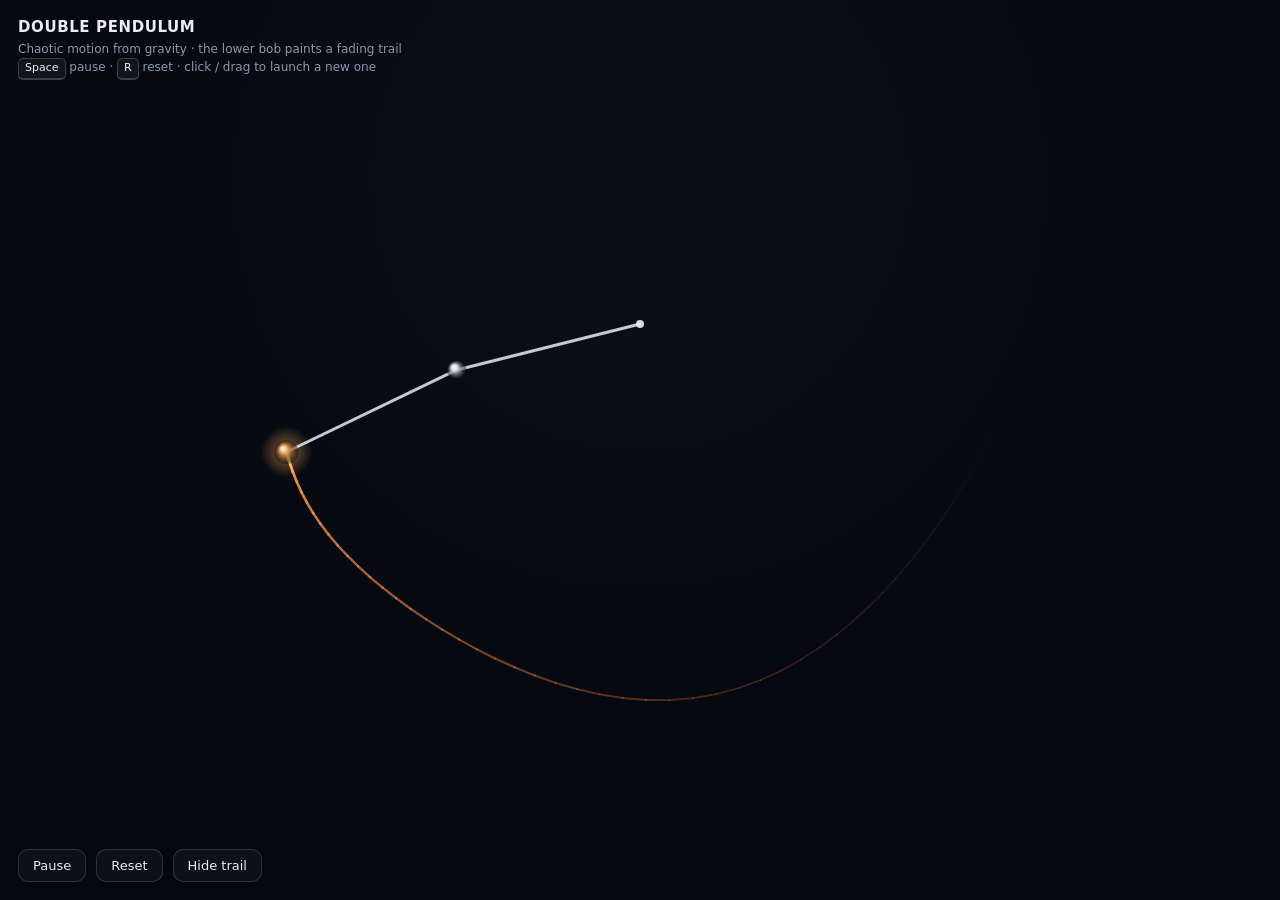
==== index.html @ 977352c2 "Add chaotic double pendulum animation with fading trail Self-contained HTML/CSS/JS page that simulat" ====
<!DOCTYPE html>
<html lang="en">
<head>
<meta charset="UTF-8">
<meta name="viewport" content="width=device-width, initial-scale=1.0">
<title>Double Pendulum</title>
<style>
  :root {
    --bg-top: #0b0f1a;
    --bg-bottom: #05070d;
    --ink: #e7ecf5;
    --muted: #8b97ad;
    --accent: #4fd1ff;
  }

  * { box-sizing: border-box; }

  html, body {
    margin: 0;
    height: 100%;
    overflow: hidden;
    background: radial-gradient(circle at 50% 20%, var(--bg-top), var(--bg-bottom) 70%);
    color: var(--ink);
    font-family: "Inter", "Segoe UI", system-ui, -apple-system, sans-serif;
    -webkit-font-smoothing: antialiased;
  }

  #stage { position: fixed; inset: 0; display: block; }

  .hud {
    position: fixed;
    top: 18px;
    left: 18px;
    z-index: 2;
    user-select: none;
    pointer-events: none;
  }

  .hud h1 {
    margin: 0;
    font-size: 15px;
    font-weight: 600;
    letter-spacing: 0.04em;
    text-transform: uppercase;
    color: var(--ink);
  }

  .hud p {
    margin: 4px 0 0;
    font-size: 12px;
    line-height: 1.5;
    color: var(--muted);
  }

  .hud kbd {
    display: inline-block;
    padding: 1px 6px;
    border: 1px solid rgba(255, 255, 255, 0.18);
    border-bottom-width: 2px;
    border-radius: 5px;
    background: rgba(255, 255, 255, 0.05);
    font: inherit;
    font-size: 11px;
    color: var(--ink);
  }

  .controls {
    position: fixed;
    bottom: 18px;
    left: 18px;
    z-index: 2;
    display: flex;
    gap: 10px;
    flex-wrap: wrap;
  }

  .controls button {
    appearance: none;
    border: 1px solid rgba(255, 255, 255, 0.14);
    border-radius: 10px;
    padding: 8px 14px;
    background: rgba(255, 255, 255, 0.04);
    color: var(--ink);
    font: inherit;
    font-size: 13px;
    cursor: pointer;
    transition: background 0.15s ease, border-color 0.15s ease, transform 0.05s ease;
  }

  .controls button:hover {
    background: rgba(79, 209, 255, 0.14);
    border-color: rgba(79, 209, 255, 0.5);
  }

  .controls button:active { transform: translateY(1px); }
</style>
</head>
<body>
  <canvas id="stage"></canvas>

  <div class="hud">
    <h1>Double Pendulum</h1>
    <p>
      Chaotic motion from gravity &middot; the lower bob paints a fading trail<br>
      <kbd>Space</kbd> pause &middot; <kbd>R</kbd> reset &middot; click / drag to launch a new one
    </p>
  </div>

  <div class="controls">
    <button id="btn-pause" type="button">Pause</button>
    <button id="btn-reset" type="button">Reset</button>
    <button id="btn-trail" type="button">Hide trail</button>
  </div>

<script>
(() => {
  "use strict";

  const canvas = document.getElementById("stage");
  const ctx = canvas.getContext("2d");

  // ---- Physics parameters -------------------------------------------------
  // A double pendulum: two rods pinned end-to-end, swinging under gravity.
  const G  = 9.81;   // gravitational acceleration
  const L1 = 1.0;    // length of upper rod
  const L2 = 1.0;    // length of lower rod
  const M1 = 1.0;    // mass of upper bob
  const M2 = 1.0;    // mass of lower bob

  // State: angles (from vertical) and angular velocities.
  let state = { t1: 0, t2: 0, w1: 0, w2: 0 };

  // Fixed-timestep accumulator keeps the simulation deterministic and stable
  // regardless of the display frame rate.
  const DT = 1 / 240;      // seconds per physics step
  let acc = 0;
  let lastTime = 0;

  // ---- Trail --------------------------------------------------------------
  const trail = [];            // recent world positions of the lower bob
  const MAX_TRAIL = 1400;      // how many points we keep
  let showTrail = true;
  let hue = 0;                 // slowly rotating hue for the ribbon

  // ---- View / layout ------------------------------------------------------
  let dpr = 1, cx = 0, cy = 0, scale = 1;

  function resize() {
    dpr = Math.min(window.devicePixelRatio || 1, 2);
    canvas.width  = Math.floor(window.innerWidth  * dpr);
    canvas.height = Math.floor(window.innerHeight * dpr);
    canvas.style.width  = window.innerWidth + "px";
    canvas.style.height = window.innerHeight + "px";

    // Pivot sits a little above centre; scale so the pendulum fits the view.
    cx = canvas.width / 2;
    cy = canvas.height * 0.36;
    const reach = L1 + L2;
    scale = Math.min(canvas.width, canvas.height) * 0.42 / reach;
  }

  // Map physics coordinates (metres, +y down from pivot) to canvas pixels.
  function bobPositions(s) {
    const x1 = cx + Math.sin(s.t1) * L1 * scale;
    const y1 = cy + Math.cos(s.t1) * L1 * scale;
    const x2 = x1 + Math.sin(s.t2) * L2 * scale;
    const y2 = y1 + Math.cos(s.t2) * L2 * scale;
    return { x1, y1, x2, y2 };
  }

  // ---- Equations of motion ------------------------------------------------
  // Standard analytic angular accelerations for the double pendulum
  // (derived from the Lagrangian). Given a state, return its derivative.
  function derivatives(s) {
    const { t1, t2, w1, w2 } = s;
    const d = t1 - t2;
    const sd = Math.sin(d), cd = Math.cos(d);
    const den = 2 * M1 + M2 - M2 * Math.cos(2 * d);

    const a1 = (
      -G * (2 * M1 + M2) * Math.sin(t1)
      - M2 * G * Math.sin(t1 - 2 * t2)
      - 2 * sd * M2 * (w2 * w2 * L2 + w1 * w1 * L1 * cd)
    ) / (L1 * den);

    const a2 = (
      2 * sd * (
        w1 * w1 * L1 * (M1 + M2)
        + G * (M1 + M2) * Math.cos(t1)
        + w2 * w2 * L2 * M2 * cd
      )
    ) / (L2 * den);

    return { t1: w1, t2: w2, w1: a1, w2: a2 };
  }

  // Fourth-order Runge–Kutta step — accurate enough that energy stays put
  // and the chaos is the real thing, not integrator drift.
  function step(s, dt) {
    const add = (a, b, h) => ({
      t1: a.t1 + b.t1 * h, t2: a.t2 + b.t2 * h,
      w1: a.w1 + b.w1 * h, w2: a.w2 + b.w2 * h,
    });
    const k1 = derivatives(s);
    const k2 = derivatives(add(s, k1, dt / 2));
    const k3 = derivatives(add(s, k2, dt / 2));
    const k4 = derivatives(add(s, k3, dt));
    return {
      t1: s.t1 + (dt / 6) * (k1.t1 + 2 * k2.t1 + 2 * k3.t1 + k4.t1),
      t2: s.t2 + (dt / 6) * (k1.t2 + 2 * k2.t2 + 2 * k3.t2 + k4.t2),
      w1: s.w1 + (dt / 6) * (k1.w1 + 2 * k2.w1 + 2 * k3.w1 + k4.w1),
      w2: s.w2 + (dt / 6) * (k1.w2 + 2 * k2.w2 + 2 * k3.w2 + k4.w2),
    };
  }

  // ---- Setup / reset ------------------------------------------------------
  function reset(t1, t2) {
    // Near-horizontal start with a tiny random nudge → immediate chaos.
    state = {
      t1: t1 !== undefined ? t1 : Math.PI / 2 + (Math.random() - 0.5) * 0.6,
      t2: t2 !== undefined ? t2 : Math.PI / 2 + (Math.random() - 0.5) * 0.6,
      w1: 0,
      w2: 0,
    };
    trail.length = 0;
  }

  // ---- Rendering ----------------------------------------------------------
  function drawTrail() {
    if (!showTrail || trail.length < 2) return;
    ctx.lineCap = "round";
    ctx.lineJoin = "round";
    for (let i = 1; i < trail.length; i++) {
      const p0 = trail[i - 1], p1 = trail[i];
      const a = i / trail.length;            // 0 = oldest, 1 = newest
      ctx.beginPath();
      ctx.moveTo(p0.x, p0.y);
      ctx.lineTo(p1.x, p1.y);
      ctx.strokeStyle = `hsla(${p1.hue}, 90%, 62%, ${a * a})`;
      ctx.lineWidth = (0.6 + a * 2.2) * dpr;
      ctx.stroke();
    }
    // Soft glow at the leading tip.
    const tip = trail[trail.length - 1];
    ctx.save();
    ctx.globalCompositeOperation = "lighter";
    const glow = ctx.createRadialGradient(tip.x, tip.y, 0, tip.x, tip.y, 26 * dpr);
    glow.addColorStop(0, `hsla(${tip.hue}, 95%, 68%, 0.55)`);
    glow.addColorStop(1, `hsla(${tip.hue}, 95%, 68%, 0)`);
    ctx.fillStyle = glow;
    ctx.beginPath();
    ctx.arc(tip.x, tip.y, 26 * dpr, 0, Math.PI * 2);
    ctx.fill();
    ctx.restore();
  }

  function drawPendulum(p) {
    // Rods
    ctx.lineCap = "round";
    ctx.strokeStyle = "rgba(231, 236, 245, 0.85)";
    ctx.lineWidth = 3 * dpr;
    ctx.beginPath();
    ctx.moveTo(cx, cy);
    ctx.lineTo(p.x1, p.y1);
    ctx.lineTo(p.x2, p.y2);
    ctx.stroke();

    // Pivot
    ctx.fillStyle = "rgba(231, 236, 245, 0.9)";
    ctx.beginPath();
    ctx.arc(cx, cy, 4 * dpr, 0, Math.PI * 2);
    ctx.fill();

    // Bobs
    bob(p.x1, p.y1, 10 * dpr, "#cfd8e6");
    bob(p.x2, p.y2, 12 * dpr, `hsl(${hue}, 90%, 65%)`);
  }

  function bob(x, y, r, color) {
    const g = ctx.createRadialGradient(x - r * 0.3, y - r * 0.3, r * 0.1, x, y, r);
    g.addColorStop(0, "rgba(255,255,255,0.95)");
    g.addColorStop(0.25, color);
    g.addColorStop(1, "rgba(0,0,0,0.35)");
    ctx.fillStyle = g;
    ctx.beginPath();
    ctx.arc(x, y, r, 0, Math.PI * 2);
    ctx.fill();
  }

  // ---- Main loop ----------------------------------------------------------
  let paused = false;

  function frame(now) {
    requestAnimationFrame(frame);
    if (!lastTime) lastTime = now;
    let elapsed = (now - lastTime) / 1000;
    lastTime = now;
    if (elapsed > 0.25) elapsed = 0.25;   // avoid a huge jump after a tab switch

    if (!paused) {
      acc += elapsed;
      while (acc >= DT) {
        state = step(state, DT);
        acc -= DT;
      }
      hue = (hue + elapsed * 24) % 360;

      const p = bobPositions(state);
      trail.push({ x: p.x2, y: p.y2, hue });
      if (trail.length > MAX_TRAIL) trail.shift();
    }

    // Clear to the background gradient each frame; the trail array carries
    // the persistence, so old paths fade by their own per-point alpha.
    ctx.clearRect(0, 0, canvas.width, canvas.height);

    drawTrail();
    drawPendulum(bobPositions(state));
  }

  // ---- Interaction --------------------------------------------------------
  function pointToAngles(clientX, clientY) {
    // Launch a fresh pendulum aimed at wherever the user clicked.
    const dx = clientX * dpr - cx;
    const dy = clientY * dpr - cy;
    const t = Math.atan2(dx, dy);
    reset(t, t + (Math.random() - 0.5) * 0.4);
  }

  canvas.addEventListener("pointerdown", (e) => {
    pointToAngles(e.clientX, e.clientY);
  });

  const btnPause = document.getElementById("btn-pause");
  const btnTrail = document.getElementById("btn-trail");

  function togglePause() {
    paused = !paused;
    btnPause.textContent = paused ? "Play" : "Pause";
  }

  btnPause.addEventListener("click", togglePause);
  document.getElementById("btn-reset").addEventListener("click", () => reset());
  btnTrail.addEventListener("click", () => {
    showTrail = !showTrail;
    btnTrail.textContent = showTrail ? "Hide trail" : "Show trail";
    if (!showTrail) trail.length = 0;
  });

  window.addEventListener("keydown", (e) => {
    if (e.code === "Space") { e.preventDefault(); togglePause(); }
    else if (e.key === "r" || e.key === "R") reset();
  });

  window.addEventListener("resize", () => {
    const before = trail.length;
    resize();
    // Positions are scale-dependent, so clear a stale trail after a resize.
    if (before) trail.length = 0;
  });

  // ---- Go -----------------------------------------------------------------
  resize();
  reset();
  requestAnimationFrame(frame);
})();
</script>
</body>
</html>
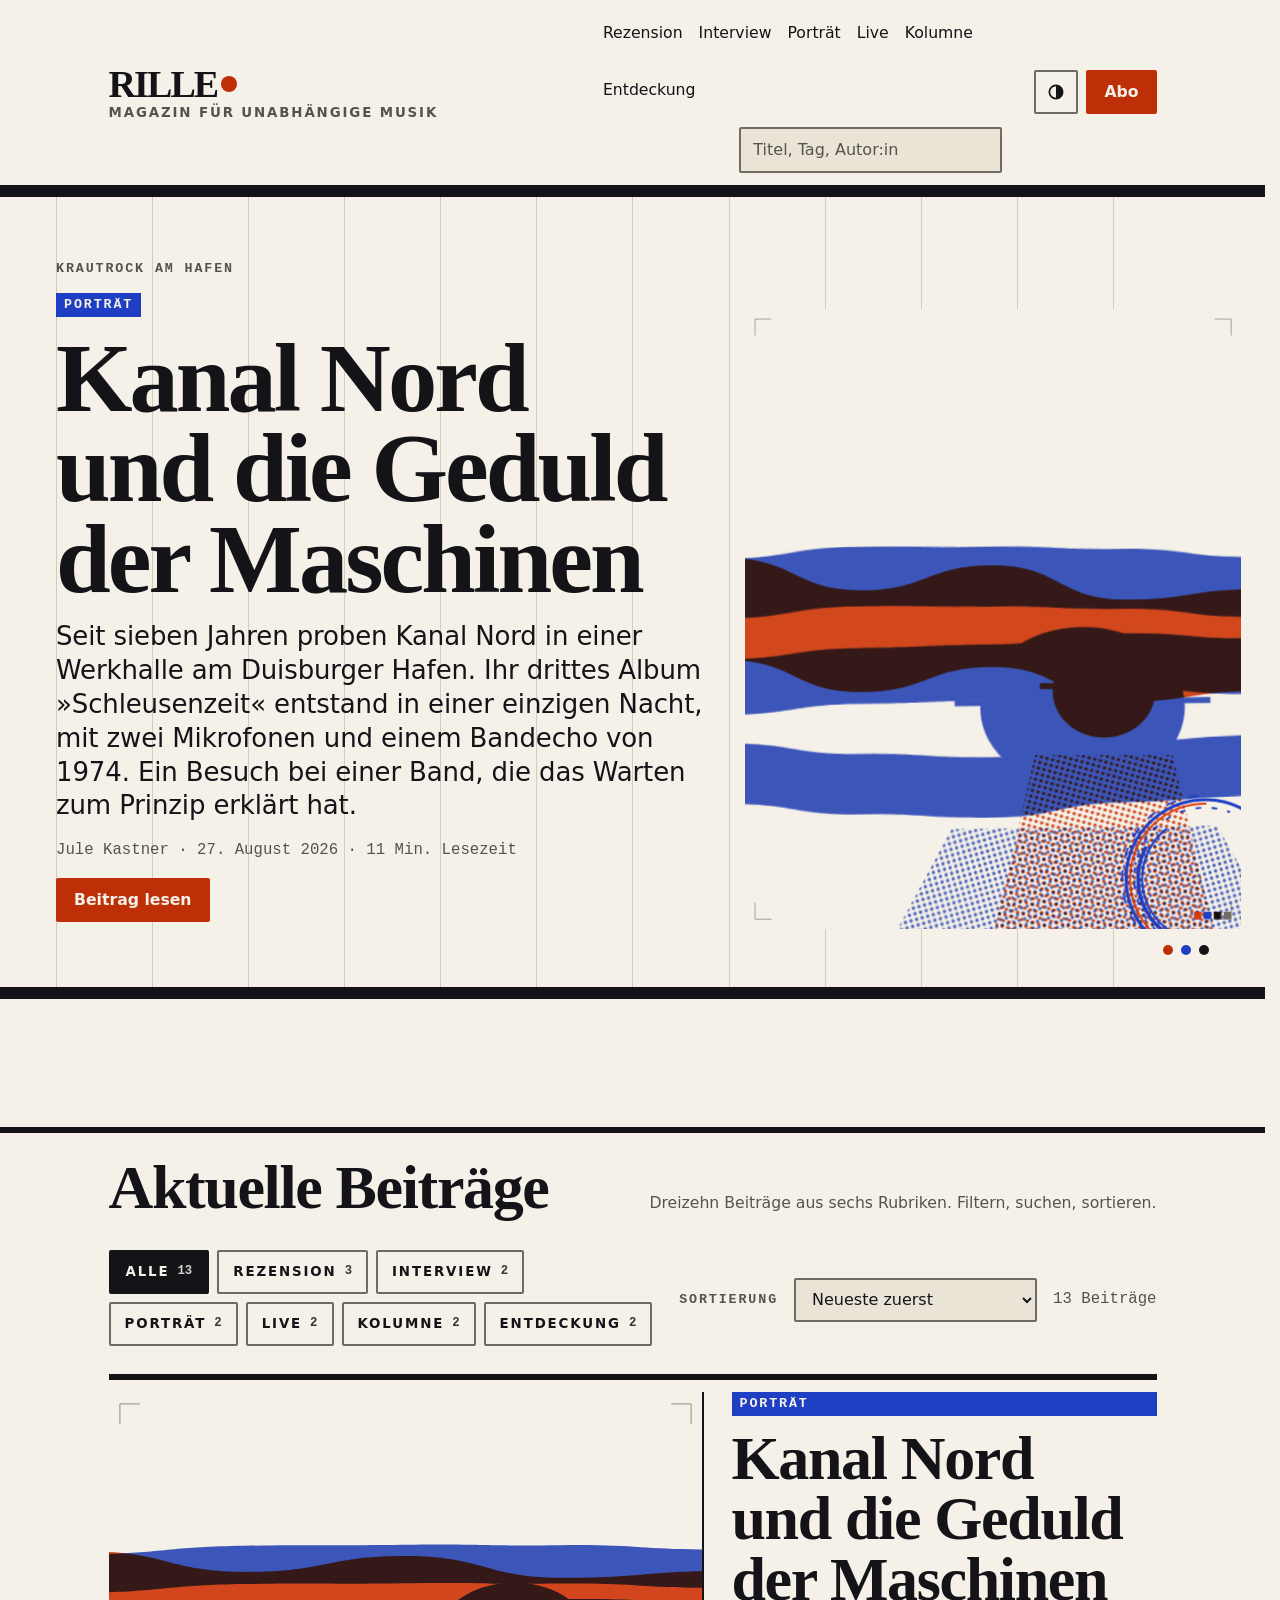
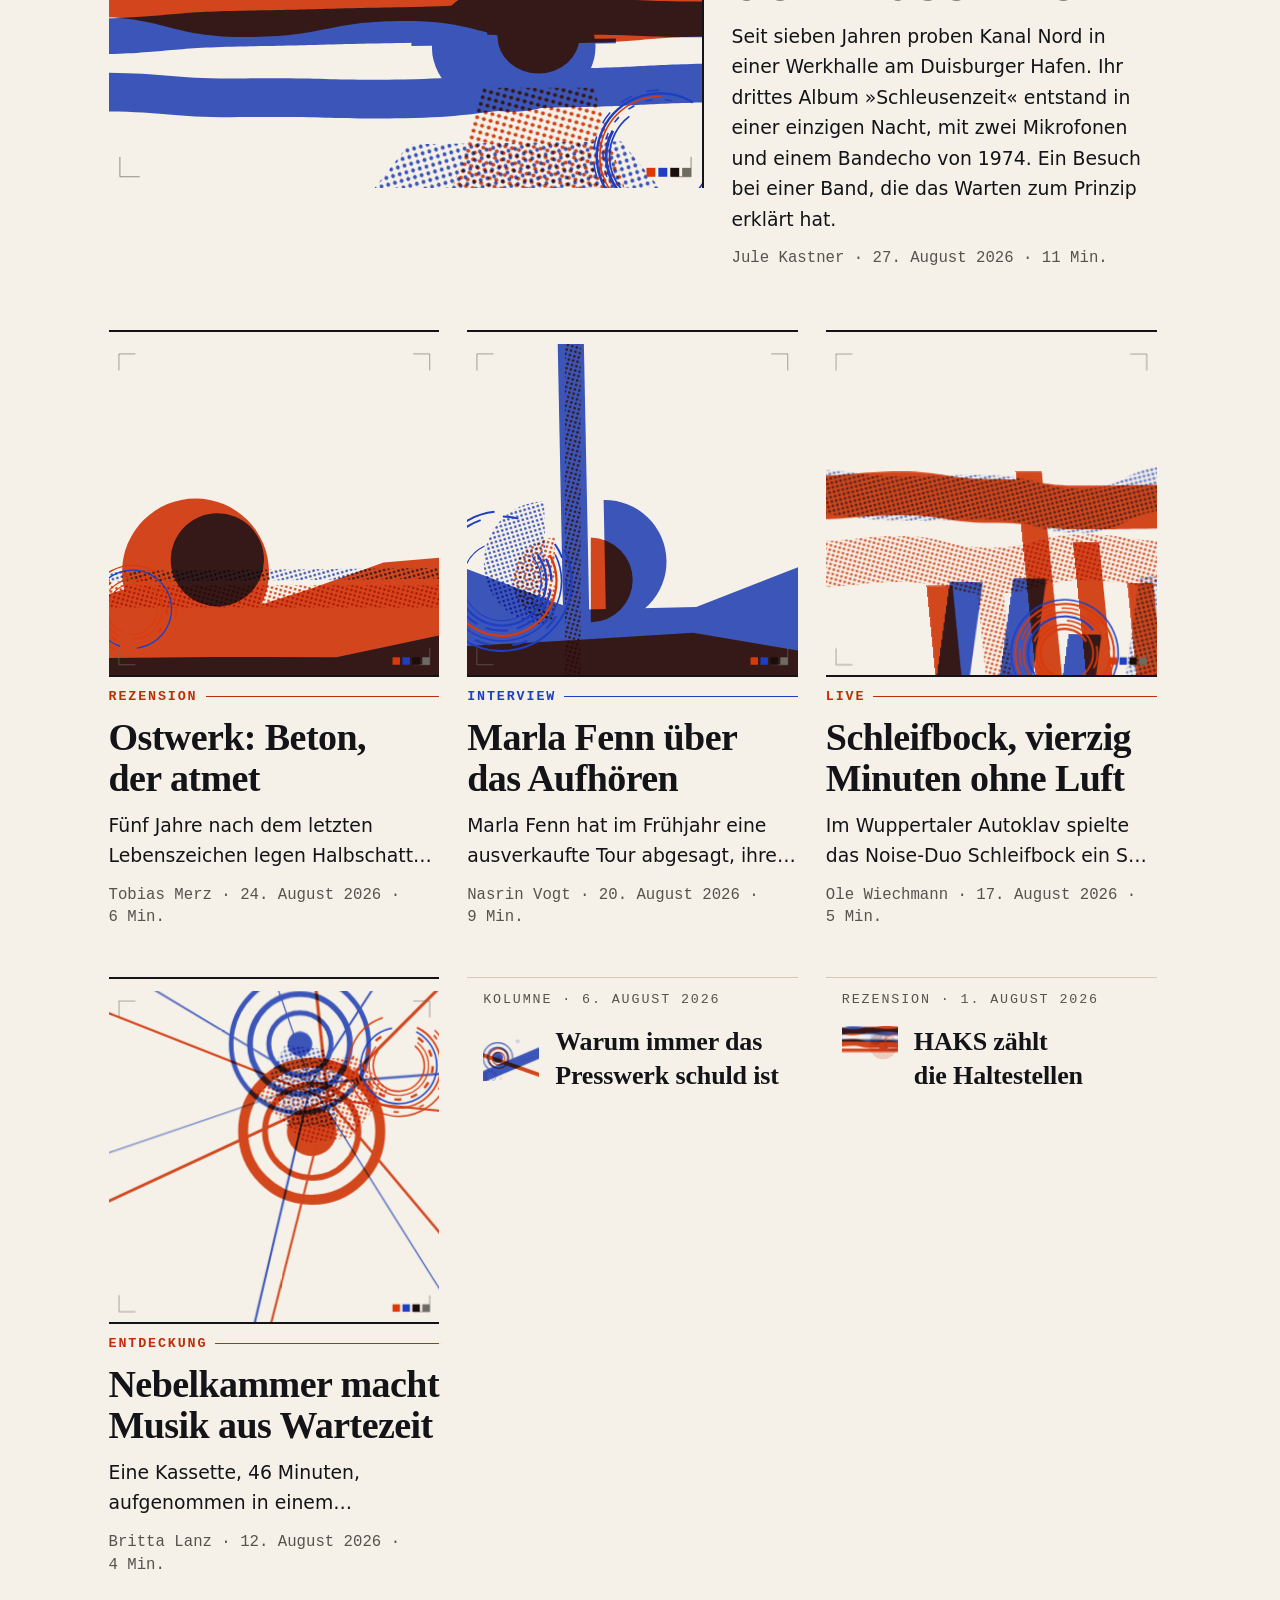
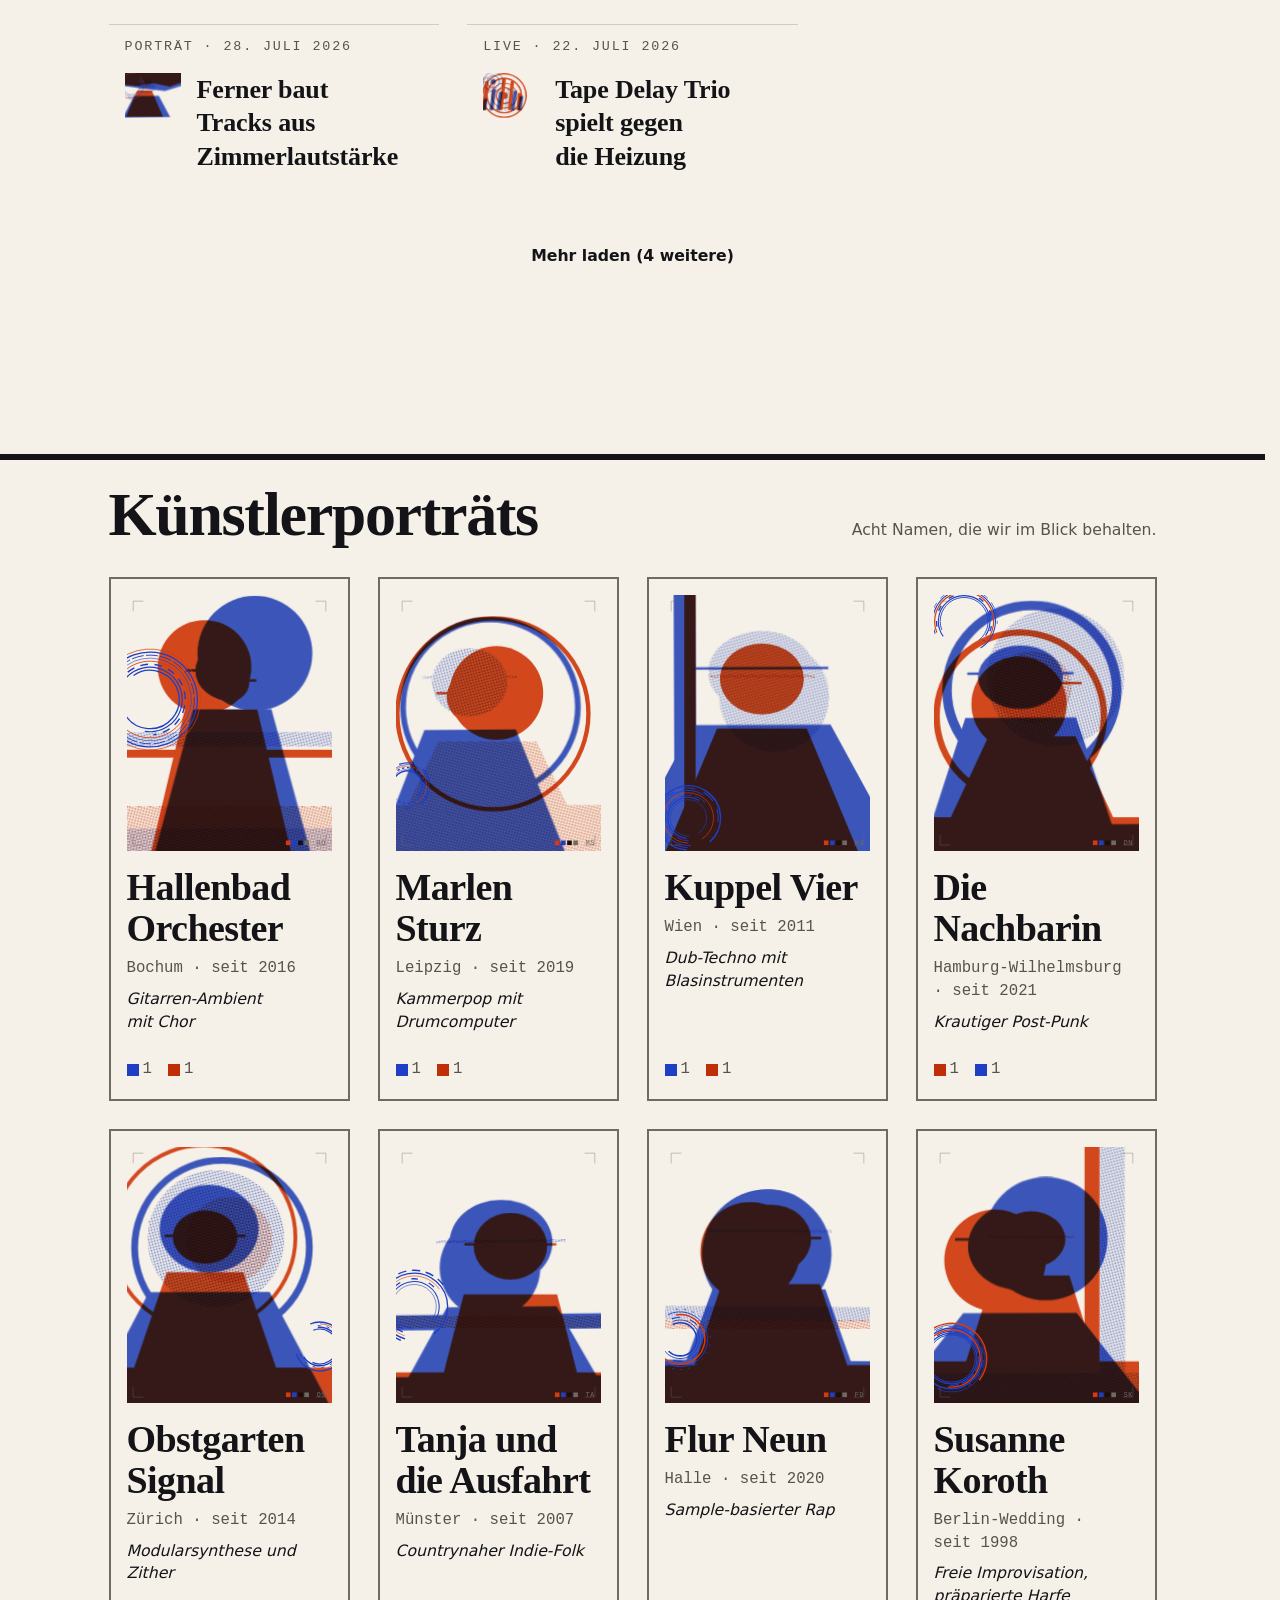
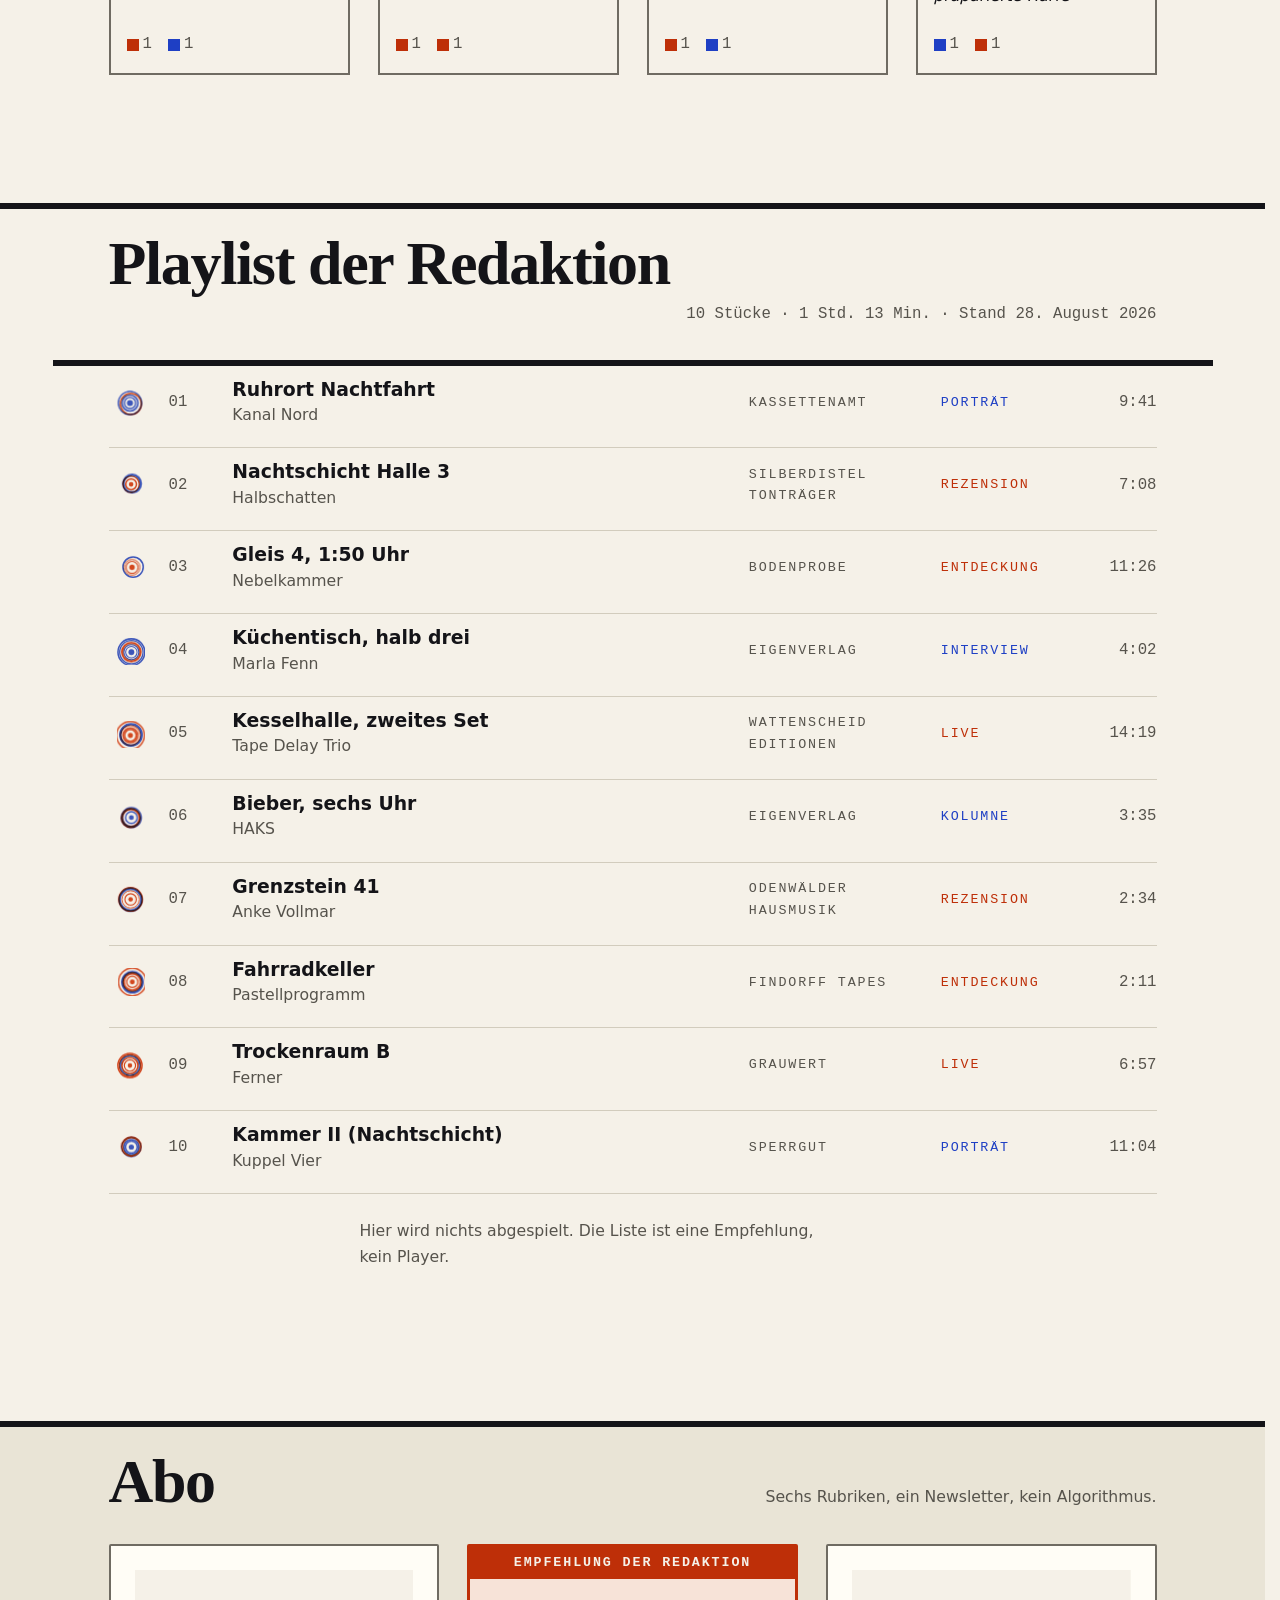
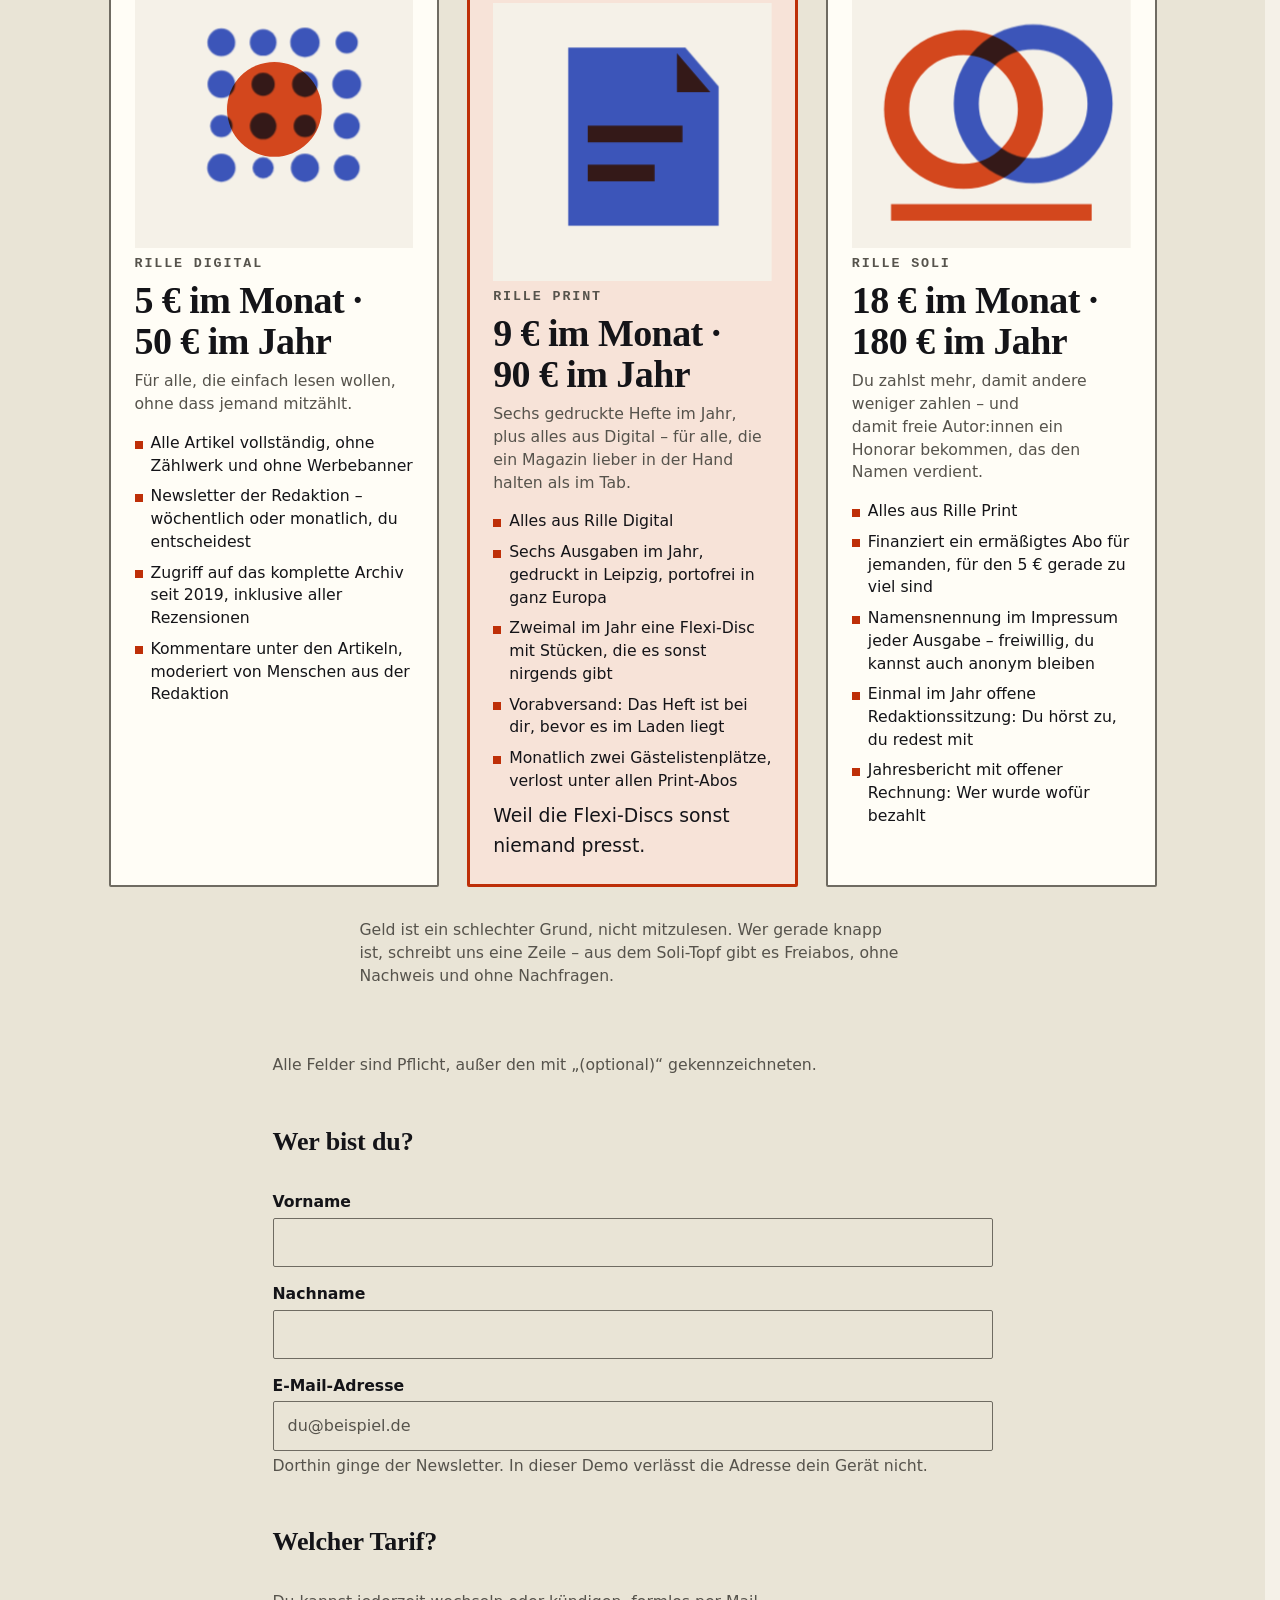
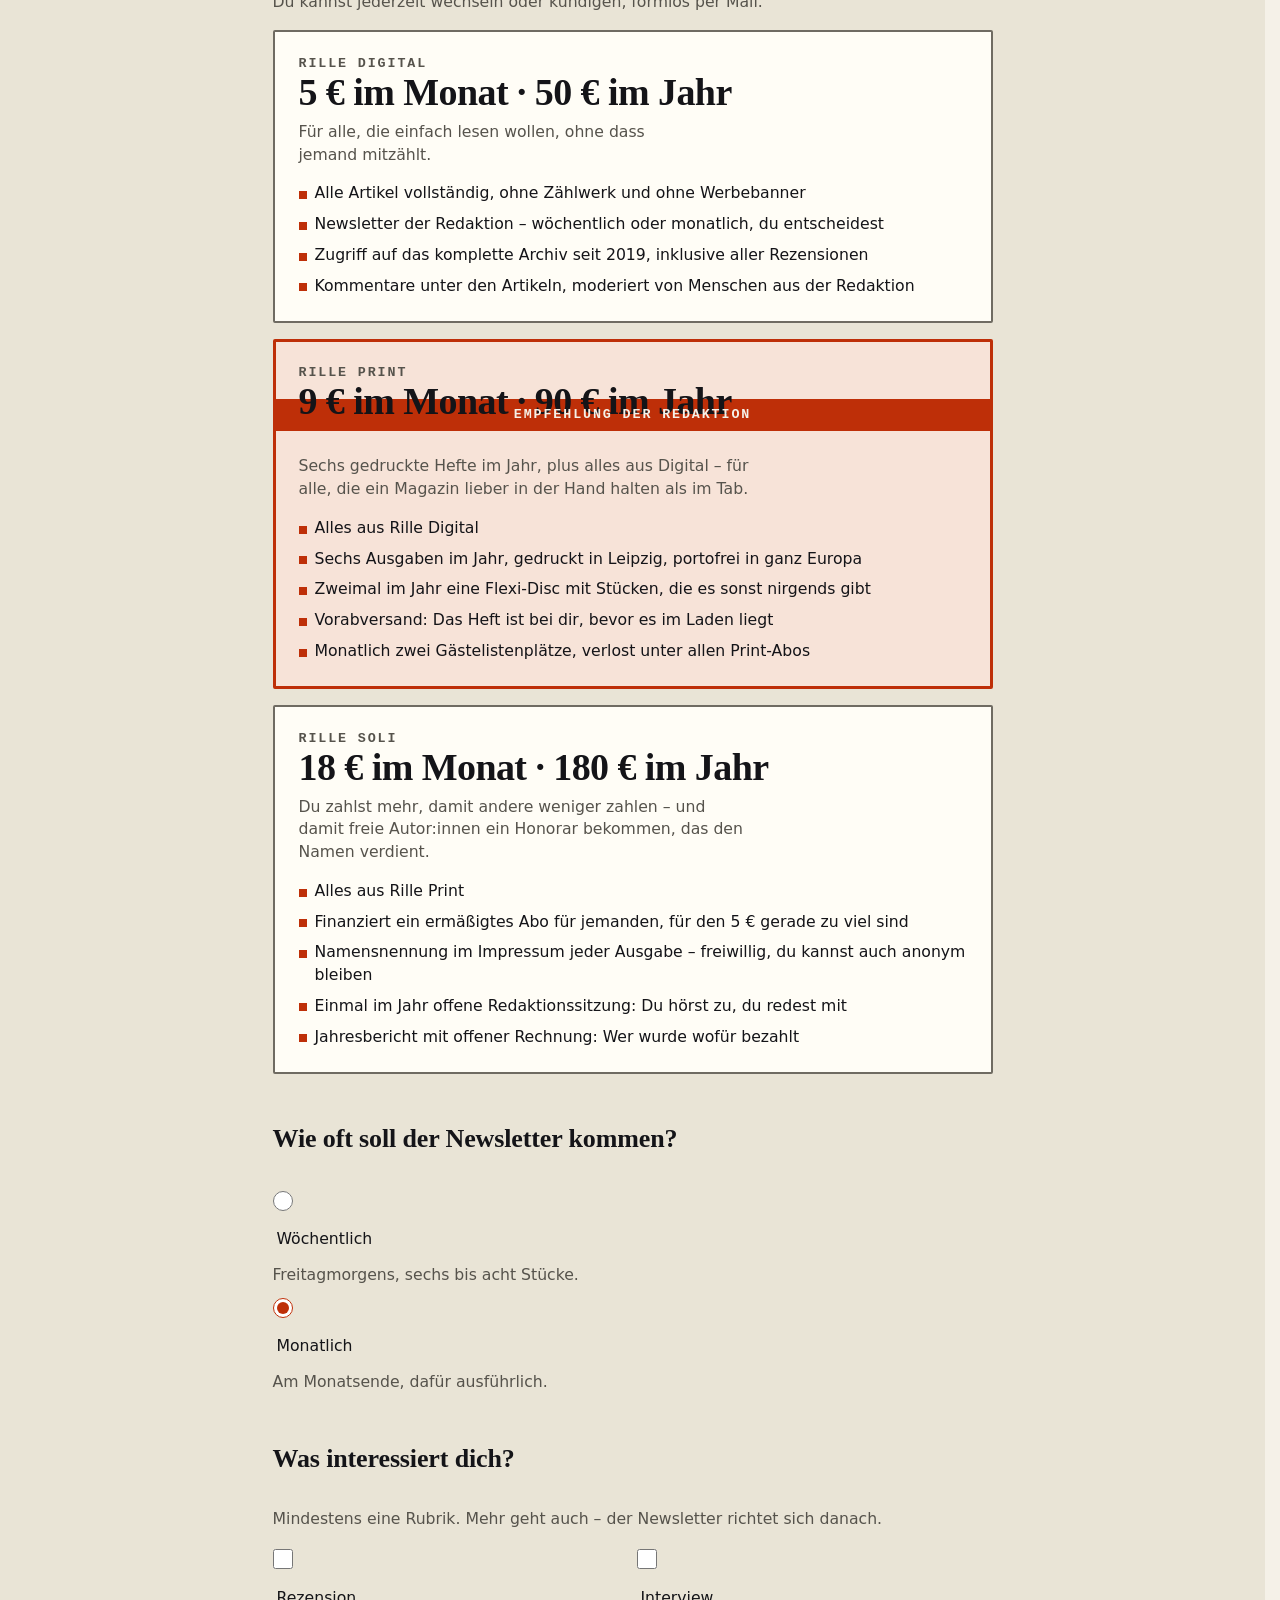
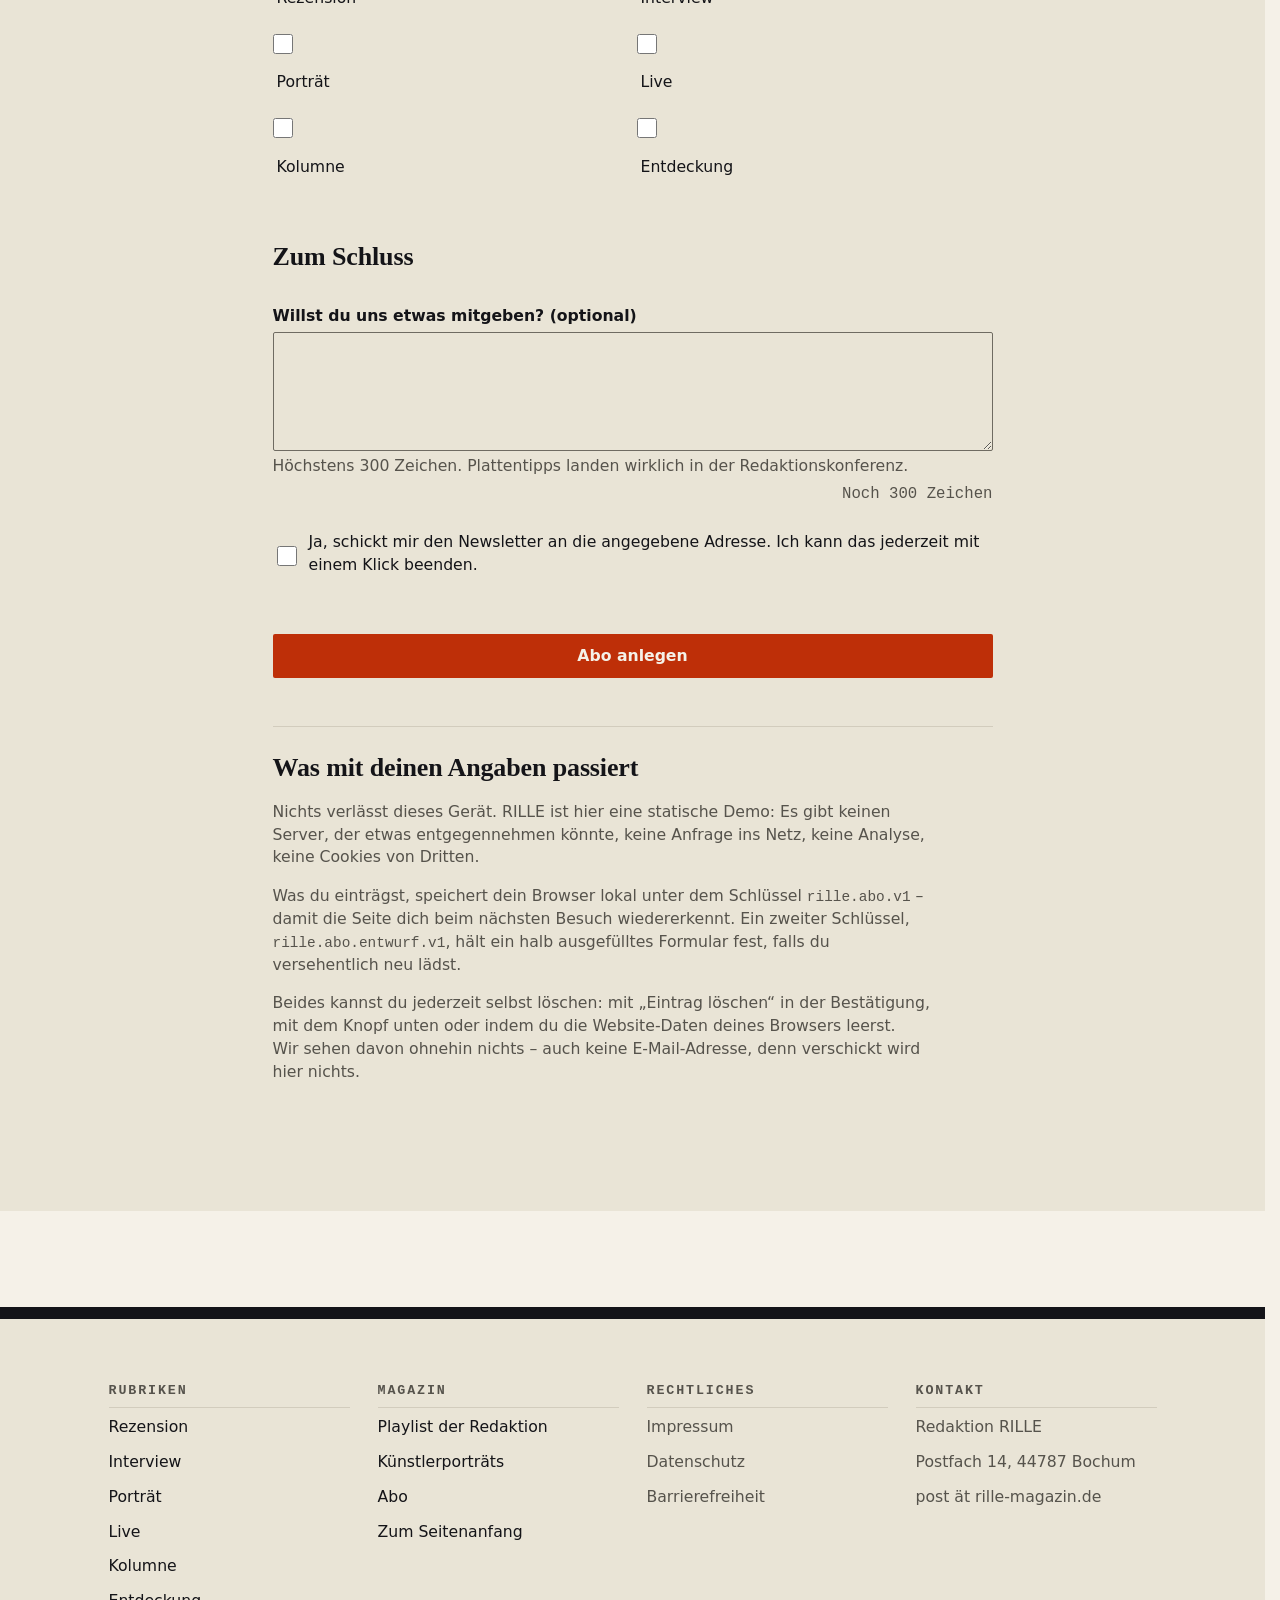
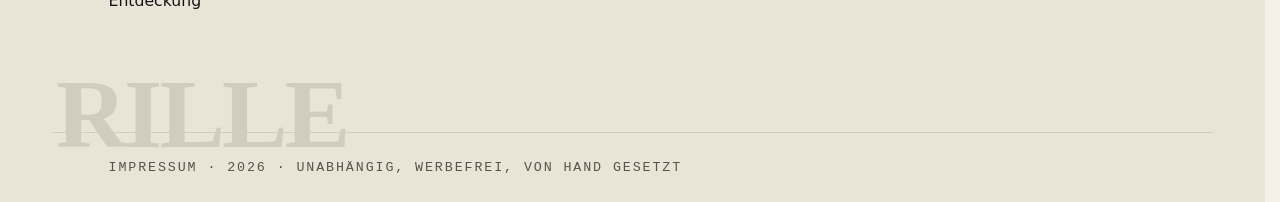
==== commit 69b3b4a0: "Add RILLE indie music magazine site (work in progress) Static, dependency-free single-page magazine " ====
--- a/index.html
+++ b/index.html
@@ -1,369 +1,473 @@
 <!DOCTYPE html>
-<html lang="en">
+<html lang="de">
 <head>
-<meta charset="UTF-8">
-<meta name="viewport" content="width=device-width, initial-scale=1.0">
-<title>Double Pendulum</title>
-<style>
-  :root {
-    --bg-top: #0b0f1a;
-    --bg-bottom: #05070d;
-    --ink: #e7ecf5;
-    --muted: #8b97ad;
-    --accent: #4fd1ff;
-  }
-
-  * { box-sizing: border-box; }
-
-  html, body {
-    margin: 0;
-    height: 100%;
-    overflow: hidden;
-    background: radial-gradient(circle at 50% 20%, var(--bg-top), var(--bg-bottom) 70%);
-    color: var(--ink);
-    font-family: "Inter", "Segoe UI", system-ui, -apple-system, sans-serif;
-    -webkit-font-smoothing: antialiased;
-  }
-
-  #stage { position: fixed; inset: 0; display: block; }
-
-  .hud {
-    position: fixed;
-    top: 18px;
-    left: 18px;
-    z-index: 2;
-    user-select: none;
-    pointer-events: none;
-  }
-
-  .hud h1 {
-    margin: 0;
-    font-size: 15px;
-    font-weight: 600;
-    letter-spacing: 0.04em;
-    text-transform: uppercase;
-    color: var(--ink);
-  }
-
-  .hud p {
-    margin: 4px 0 0;
-    font-size: 12px;
-    line-height: 1.5;
-    color: var(--muted);
-  }
-
-  .hud kbd {
-    display: inline-block;
-    padding: 1px 6px;
-    border: 1px solid rgba(255, 255, 255, 0.18);
-    border-bottom-width: 2px;
-    border-radius: 5px;
-    background: rgba(255, 255, 255, 0.05);
-    font: inherit;
-    font-size: 11px;
-    color: var(--ink);
-  }
-
-  .controls {
-    position: fixed;
-    bottom: 18px;
-    left: 18px;
-    z-index: 2;
-    display: flex;
-    gap: 10px;
-    flex-wrap: wrap;
-  }
-
-  .controls button {
-    appearance: none;
-    border: 1px solid rgba(255, 255, 255, 0.14);
-    border-radius: 10px;
-    padding: 8px 14px;
-    background: rgba(255, 255, 255, 0.04);
-    color: var(--ink);
-    font: inherit;
-    font-size: 13px;
-    cursor: pointer;
-    transition: background 0.15s ease, border-color 0.15s ease, transform 0.05s ease;
-  }
-
-  .controls button:hover {
-    background: rgba(79, 209, 255, 0.14);
-    border-color: rgba(79, 209, 255, 0.5);
-  }
-
-  .controls button:active { transform: translateY(1px); }
-</style>
+<meta charset="utf-8">
+<meta name="viewport" content="width=device-width, initial-scale=1">
+
+<script>
+/* Startthema vor dem ersten Anstrich setzen (verhindert FOUC). Siehe Bauplan V2. */
+(function () {
+  try {
+    var gespeichert = window.localStorage.getItem('rille.thema');
+    if (gespeichert === 'dark' || gespeichert === 'light') {
+      document.documentElement.setAttribute('data-theme', gespeichert);
+    }
+  } catch (fehler) { /* localStorage kann unter file:// werfen – dann gilt das Systemthema. */ }
+})();
+</script>
+
+<title>RILLE – Magazin für unabhängige Musik</title>
+<meta name="description" content="RILLE ist ein unabhängiges Online-Magazin für Musik abseits der Verwertungsketten: Rezensionen, Interviews, Porträts, Konzertberichte, Kolumnen und Entdeckungen – werbefrei und von Hand gesetzt.">
+<meta name="color-scheme" content="dark light">
+<meta name="theme-color" content="#101014" media="(prefers-color-scheme: dark)">
+<meta name="theme-color" content="#F5F1E8" media="(prefers-color-scheme: light)">
+<link rel="icon" href="data:image/svg+xml,%3Csvg xmlns='http://www.w3.org/2000/svg' viewBox='0 0 32 32'%3E%3Crect width='32' height='32' fill='%23101014'/%3E%3Ccircle cx='16' cy='16' r='12.5' fill='none' stroke='%23F5F1E8' stroke-width='1.5'/%3E%3Ccircle cx='16' cy='16' r='8' fill='none' stroke='%23F5F1E8' stroke-width='1.5'/%3E%3Ccircle cx='16' cy='16' r='3.5' fill='%23FF5A1F'/%3E%3C/svg%3E">
+<link rel="stylesheet" href="assets/css/style.css">
+<script src="assets/js/data.js" defer></script>
+<script src="assets/js/artwork.js" defer></script>
+<script src="assets/js/app.js" defer></script>
 </head>
 <body>
-  <canvas id="stage"></canvas>
-
-  <div class="hud">
-    <h1>Double Pendulum</h1>
-    <p>
-      Chaotic motion from gravity &middot; the lower bob paints a fading trail<br>
-      <kbd>Space</kbd> pause &middot; <kbd>R</kbd> reset &middot; click / drag to launch a new one
+
+<a class="sprungmarke" id="sprungmarke" href="#inhalt">Direkt zum Inhalt</a>
+
+<header class="kopfzeile" id="kopf">
+  <div class="kopfzeile__innen inhalt">
+
+    <h1 class="wortmarke">
+      RILLE<span class="wortmarke__punkt" aria-hidden="true"></span>
+      <span class="wortmarke__beizeile">Magazin für unabhängige Musik</span>
+    </h1>
+
+    <button class="menuknopf" id="menuknopf" type="button"
+            data-aktion="menu-umschalten"
+            aria-expanded="false" aria-controls="hauptnav">Menü</button>
+
+    <nav class="hauptnav" id="hauptnav" aria-label="Rubriken">
+      <ul class="hauptnav__liste">
+        <li class="hauptnav__eintrag">
+          <a class="hauptnav__link" href="#beitraege" data-rubrik="rezension">Rezension</a>
+        </li>
+        <li class="hauptnav__eintrag">
+          <a class="hauptnav__link" href="#beitraege" data-rubrik="interview">Interview</a>
+        </li>
+        <li class="hauptnav__eintrag">
+          <a class="hauptnav__link" href="#beitraege" data-rubrik="portraet">Porträt</a>
+        </li>
+        <li class="hauptnav__eintrag">
+          <a class="hauptnav__link" href="#beitraege" data-rubrik="live">Live</a>
+        </li>
+        <li class="hauptnav__eintrag">
+          <a class="hauptnav__link" href="#beitraege" data-rubrik="kolumne">Kolumne</a>
+        </li>
+        <li class="hauptnav__eintrag">
+          <a class="hauptnav__link" href="#beitraege" data-rubrik="entdeckung">Entdeckung</a>
+        </li>
+      </ul>
+
+      <form class="suche" id="suche" role="search" autocomplete="off">
+        <label class="suche__label" for="suchfeld">Beiträge durchsuchen</label>
+        <input class="suche__feld" id="suchfeld" name="suche" type="search"
+               placeholder="Titel, Tag, Autor:in" enterkeyhint="search"
+               aria-describedby="suchstatus">
+        <button class="suche__loeschen" id="suche-loeschen" type="button"
+                data-aktion="suche-loeschen" hidden>Suche löschen</button>
+      </form>
+    </nav>
+
+    <div class="kopfzeile__werkzeuge">
+      <button class="themenschalter" id="themenschalter" type="button"
+              data-aktion="thema-umschalten"
+              aria-label="Zu hellem Design wechseln">
+        <!-- LAUFZEIT: SVG aus RILLE_ARTWORK.symbol('thema', 20) -->
+      </button>
+      <a class="knopf knopf--primaer kopfzeile__abo" href="#abo">Abo</a>
+    </div>
+
+  </div>
+</header>
+
+<main id="inhalt" tabindex="-1">
+
+<noscript>
+  <p class="noscript-hinweis inhalt">
+    Für Rubrikfilter, Suche, Sortierung, Lesemodus, Künstlerblatt und das Abo-Formular braucht
+    diese Seite JavaScript. Ohne JavaScript bleiben Aufmacher, Artikelraster, Künstlerporträts
+    und Playlist leer – die Texte der Abo-Sektion und die Fußzeile stehen weiterhin bereit.
+  </p>
+</noscript>
+
+<section class="aufmacher" id="aufmacher" aria-labelledby="aufmacher-titel">
+  <!-- LAUFZEIT: app.js -> rendereAufmacher(): .aufmacher__text mit
+       p.rubrikmarke, h2#aufmacher-titel, .aufmacher__dachzeile, .aufmacher__lead,
+       .aufmacher__meta, Knopf [data-aktion="lesemodus-oeffnen"];
+       .aufmacher__artwork mit RILLE_ARTWORK.hero(); .aufmacher__marken -->
+</section>
+
+<section class="ressort" id="beitraege" aria-labelledby="beitraege-titel">
+  <div class="ressort__balken" aria-hidden="true"></div>
+  <div class="ressort__kopf inhalt">
+    <h2 class="ressort__titel" id="beitraege-titel">Aktuelle Beiträge</h2>
+    <p class="ressort__beizeile">Dreizehn Beiträge aus sechs Rubriken. Filtern, suchen, sortieren.</p>
+  </div>
+
+  <div class="filterleiste inhalt" id="filter">
+    <h3 class="sr-only">Nach Rubrik filtern</h3>
+    <ul class="filterleiste__liste" id="filterliste">
+      <!-- LAUFZEIT: app.js -> 1 Chip „Alle“ + 6 Rubrik-Chips (li.filterleiste__eintrag > button.filter-chip) -->
+    </ul>
+
+    <div class="filterleiste__werkzeuge">
+      <label class="filterleiste__sortlabel" for="sortierung">Sortierung</label>
+      <select class="filterleiste__sortierung" id="sortierung" data-aktion="sortieren">
+        <option value="datum-neu" selected>Neueste zuerst</option>
+        <option value="datum-alt">Älteste zuerst</option>
+        <option value="lesezeit-kurz">Kürzeste Lesezeit zuerst</option>
+        <option value="titel-az">Titel A–Z</option>
+      </select>
+      <p class="filterleiste__zaehler mono" id="ergebniszaehler">13 Beiträge</p>
+    </div>
+  </div>
+
+  <p class="suchstatus" id="suchstatus" role="status" aria-live="polite"></p>
+
+  <div class="artikelraster raster inhalt" id="artikelraster">
+    <!-- LAUFZEIT: app.js -> Artikelkarten (article.artikelkarte--gross | --mittel | --kompakt) -->
+  </div>
+
+  <p class="leerzustand" id="leerzustand" hidden>
+    <span class="leerzustand__titel">Nichts gefunden.</span>
+    <span class="leerzustand__text" id="leerzustand-text"><!-- LAUFZEIT: Erläuterung --></span>
+    <button class="knopf knopf--geist" type="button" data-aktion="filter-zuruecksetzen">
+      Filter zurücksetzen
+    </button>
+  </p>
+
+  <div class="nachladen inhalt">
+    <button class="knopf knopf--sekundaer" id="nachladen" type="button" data-aktion="mehr-laden">
+      Mehr laden
+    </button>
+  </div>
+</section>
+
+<section class="ressort" id="kuenstler" aria-labelledby="kuenstler-titel">
+  <div class="ressort__balken" aria-hidden="true"></div>
+  <div class="ressort__kopf inhalt">
+    <h2 class="ressort__titel" id="kuenstler-titel">Künstlerporträts</h2>
+    <p class="ressort__beizeile">Acht Namen, die wir im Blick behalten.</p>
+  </div>
+  <div class="kuenstlerraster raster inhalt" id="kuenstlerraster">
+    <!-- LAUFZEIT: app.js -> Künstlerkarten (article.kuenstlerkarte) -->
+  </div>
+</section>
+
+<section class="ressort" id="playlist" aria-labelledby="playlist-titel">
+  <div class="ressort__balken" aria-hidden="true"></div>
+  <div class="ressort__kopf inhalt">
+    <h2 class="ressort__titel" id="playlist-titel">Playlist der Redaktion</h2>
+    <p class="playlist__stand mono" id="playlist-stand"><!-- LAUFZEIT: Gesamtdauer und Stand --></p>
+  </div>
+  <ol class="playlist inhalt" id="playlistliste">
+    <!-- LAUFZEIT: app.js -> li.playlistzeile je Stück -->
+  </ol>
+  <p class="playlist__fussnote inhalt">
+    Hier wird nichts abgespielt. Die Liste ist eine Empfehlung, kein Player.
+  </p>
+</section>
+
+<section class="ressort ressort--abo" id="abo" aria-labelledby="abo-titel">
+  <div class="ressort__balken" aria-hidden="true"></div>
+  <div class="ressort__kopf inhalt">
+    <h2 class="ressort__titel" id="abo-titel">Abo</h2>
+    <p class="ressort__beizeile" id="abo-vorspann">Sechs Rubriken, ein Newsletter, kein Algorithmus.</p>
+  </div>
+
+  <div class="tarife raster inhalt" id="abo-tarife">
+    <!-- LAUFZEIT: app.js -> drei Tarifkarten aus RILLE_DATA.abo.tarife -->
+  </div>
+
+  <p class="abo-hinweis inhalt">
+    Geld ist ein schlechter Grund, nicht mitzulesen. Wer gerade knapp ist, schreibt uns eine Zeile –
+    aus dem Soli-Topf gibt es Freiabos, ohne Nachweis und ohne Nachfragen.
+  </p>
+
+  <div class="abo-block schmal" id="abo-block">
+
+    <p class="abo-entwurf" id="abo-entwurf" hidden>
+      <!-- LAUFZEIT: Hinweis auf wiederhergestellten Entwurf + Knopf [data-aktion="abo-entwurf-verwerfen"] -->
     </p>
-  </div>
-
-  <div class="controls">
-    <button id="btn-pause" type="button">Pause</button>
-    <button id="btn-reset" type="button">Reset</button>
-    <button id="btn-trail" type="button">Hide trail</button>
-  </div>
-
-<script>
-(() => {
-  "use strict";
-
-  const canvas = document.getElementById("stage");
-  const ctx = canvas.getContext("2d");
-
-  // ---- Physics parameters -------------------------------------------------
-  // A double pendulum: two rods pinned end-to-end, swinging under gravity.
-  const G  = 9.81;   // gravitational acceleration
-  const L1 = 1.0;    // length of upper rod
-  const L2 = 1.0;    // length of lower rod
-  const M1 = 1.0;    // mass of upper bob
-  const M2 = 1.0;    // mass of lower bob
-
-  // State: angles (from vertical) and angular velocities.
-  let state = { t1: 0, t2: 0, w1: 0, w2: 0 };
-
-  // Fixed-timestep accumulator keeps the simulation deterministic and stable
-  // regardless of the display frame rate.
-  const DT = 1 / 240;      // seconds per physics step
-  let acc = 0;
-  let lastTime = 0;
-
-  // ---- Trail --------------------------------------------------------------
-  const trail = [];            // recent world positions of the lower bob
-  const MAX_TRAIL = 1400;      // how many points we keep
-  let showTrail = true;
-  let hue = 0;                 // slowly rotating hue for the ribbon
-
-  // ---- View / layout ------------------------------------------------------
-  let dpr = 1, cx = 0, cy = 0, scale = 1;
-
-  function resize() {
-    dpr = Math.min(window.devicePixelRatio || 1, 2);
-    canvas.width  = Math.floor(window.innerWidth  * dpr);
-    canvas.height = Math.floor(window.innerHeight * dpr);
-    canvas.style.width  = window.innerWidth + "px";
-    canvas.style.height = window.innerHeight + "px";
-
-    // Pivot sits a little above centre; scale so the pendulum fits the view.
-    cx = canvas.width / 2;
-    cy = canvas.height * 0.36;
-    const reach = L1 + L2;
-    scale = Math.min(canvas.width, canvas.height) * 0.42 / reach;
-  }
-
-  // Map physics coordinates (metres, +y down from pivot) to canvas pixels.
-  function bobPositions(s) {
-    const x1 = cx + Math.sin(s.t1) * L1 * scale;
-    const y1 = cy + Math.cos(s.t1) * L1 * scale;
-    const x2 = x1 + Math.sin(s.t2) * L2 * scale;
-    const y2 = y1 + Math.cos(s.t2) * L2 * scale;
-    return { x1, y1, x2, y2 };
-  }
-
-  // ---- Equations of motion ------------------------------------------------
-  // Standard analytic angular accelerations for the double pendulum
-  // (derived from the Lagrangian). Given a state, return its derivative.
-  function derivatives(s) {
-    const { t1, t2, w1, w2 } = s;
-    const d = t1 - t2;
-    const sd = Math.sin(d), cd = Math.cos(d);
-    const den = 2 * M1 + M2 - M2 * Math.cos(2 * d);
-
-    const a1 = (
-      -G * (2 * M1 + M2) * Math.sin(t1)
-      - M2 * G * Math.sin(t1 - 2 * t2)
-      - 2 * sd * M2 * (w2 * w2 * L2 + w1 * w1 * L1 * cd)
-    ) / (L1 * den);
-
-    const a2 = (
-      2 * sd * (
-        w1 * w1 * L1 * (M1 + M2)
-        + G * (M1 + M2) * Math.cos(t1)
-        + w2 * w2 * L2 * M2 * cd
-      )
-    ) / (L2 * den);
-
-    return { t1: w1, t2: w2, w1: a1, w2: a2 };
-  }
-
-  // Fourth-order Runge–Kutta step — accurate enough that energy stays put
-  // and the chaos is the real thing, not integrator drift.
-  function step(s, dt) {
-    const add = (a, b, h) => ({
-      t1: a.t1 + b.t1 * h, t2: a.t2 + b.t2 * h,
-      w1: a.w1 + b.w1 * h, w2: a.w2 + b.w2 * h,
-    });
-    const k1 = derivatives(s);
-    const k2 = derivatives(add(s, k1, dt / 2));
-    const k3 = derivatives(add(s, k2, dt / 2));
-    const k4 = derivatives(add(s, k3, dt));
-    return {
-      t1: s.t1 + (dt / 6) * (k1.t1 + 2 * k2.t1 + 2 * k3.t1 + k4.t1),
-      t2: s.t2 + (dt / 6) * (k1.t2 + 2 * k2.t2 + 2 * k3.t2 + k4.t2),
-      w1: s.w1 + (dt / 6) * (k1.w1 + 2 * k2.w1 + 2 * k3.w1 + k4.w1),
-      w2: s.w2 + (dt / 6) * (k1.w2 + 2 * k2.w2 + 2 * k3.w2 + k4.w2),
-    };
-  }
-
-  // ---- Setup / reset ------------------------------------------------------
-  function reset(t1, t2) {
-    // Near-horizontal start with a tiny random nudge → immediate chaos.
-    state = {
-      t1: t1 !== undefined ? t1 : Math.PI / 2 + (Math.random() - 0.5) * 0.6,
-      t2: t2 !== undefined ? t2 : Math.PI / 2 + (Math.random() - 0.5) * 0.6,
-      w1: 0,
-      w2: 0,
-    };
-    trail.length = 0;
-  }
-
-  // ---- Rendering ----------------------------------------------------------
-  function drawTrail() {
-    if (!showTrail || trail.length < 2) return;
-    ctx.lineCap = "round";
-    ctx.lineJoin = "round";
-    for (let i = 1; i < trail.length; i++) {
-      const p0 = trail[i - 1], p1 = trail[i];
-      const a = i / trail.length;            // 0 = oldest, 1 = newest
-      ctx.beginPath();
-      ctx.moveTo(p0.x, p0.y);
-      ctx.lineTo(p1.x, p1.y);
-      ctx.strokeStyle = `hsla(${p1.hue}, 90%, 62%, ${a * a})`;
-      ctx.lineWidth = (0.6 + a * 2.2) * dpr;
-      ctx.stroke();
-    }
-    // Soft glow at the leading tip.
-    const tip = trail[trail.length - 1];
-    ctx.save();
-    ctx.globalCompositeOperation = "lighter";
-    const glow = ctx.createRadialGradient(tip.x, tip.y, 0, tip.x, tip.y, 26 * dpr);
-    glow.addColorStop(0, `hsla(${tip.hue}, 95%, 68%, 0.55)`);
-    glow.addColorStop(1, `hsla(${tip.hue}, 95%, 68%, 0)`);
-    ctx.fillStyle = glow;
-    ctx.beginPath();
-    ctx.arc(tip.x, tip.y, 26 * dpr, 0, Math.PI * 2);
-    ctx.fill();
-    ctx.restore();
-  }
-
-  function drawPendulum(p) {
-    // Rods
-    ctx.lineCap = "round";
-    ctx.strokeStyle = "rgba(231, 236, 245, 0.85)";
-    ctx.lineWidth = 3 * dpr;
-    ctx.beginPath();
-    ctx.moveTo(cx, cy);
-    ctx.lineTo(p.x1, p.y1);
-    ctx.lineTo(p.x2, p.y2);
-    ctx.stroke();
-
-    // Pivot
-    ctx.fillStyle = "rgba(231, 236, 245, 0.9)";
-    ctx.beginPath();
-    ctx.arc(cx, cy, 4 * dpr, 0, Math.PI * 2);
-    ctx.fill();
-
-    // Bobs
-    bob(p.x1, p.y1, 10 * dpr, "#cfd8e6");
-    bob(p.x2, p.y2, 12 * dpr, `hsl(${hue}, 90%, 65%)`);
-  }
-
-  function bob(x, y, r, color) {
-    const g = ctx.createRadialGradient(x - r * 0.3, y - r * 0.3, r * 0.1, x, y, r);
-    g.addColorStop(0, "rgba(255,255,255,0.95)");
-    g.addColorStop(0.25, color);
-    g.addColorStop(1, "rgba(0,0,0,0.35)");
-    ctx.fillStyle = g;
-    ctx.beginPath();
-    ctx.arc(x, y, r, 0, Math.PI * 2);
-    ctx.fill();
-  }
-
-  // ---- Main loop ----------------------------------------------------------
-  let paused = false;
-
-  function frame(now) {
-    requestAnimationFrame(frame);
-    if (!lastTime) lastTime = now;
-    let elapsed = (now - lastTime) / 1000;
-    lastTime = now;
-    if (elapsed > 0.25) elapsed = 0.25;   // avoid a huge jump after a tab switch
-
-    if (!paused) {
-      acc += elapsed;
-      while (acc >= DT) {
-        state = step(state, DT);
-        acc -= DT;
-      }
-      hue = (hue + elapsed * 24) % 360;
-
-      const p = bobPositions(state);
-      trail.push({ x: p.x2, y: p.y2, hue });
-      if (trail.length > MAX_TRAIL) trail.shift();
-    }
-
-    // Clear to the background gradient each frame; the trail array carries
-    // the persistence, so old paths fade by their own per-point alpha.
-    ctx.clearRect(0, 0, canvas.width, canvas.height);
-
-    drawTrail();
-    drawPendulum(bobPositions(state));
-  }
-
-  // ---- Interaction --------------------------------------------------------
-  function pointToAngles(clientX, clientY) {
-    // Launch a fresh pendulum aimed at wherever the user clicked.
-    const dx = clientX * dpr - cx;
-    const dy = clientY * dpr - cy;
-    const t = Math.atan2(dx, dy);
-    reset(t, t + (Math.random() - 0.5) * 0.4);
-  }
-
-  canvas.addEventListener("pointerdown", (e) => {
-    pointToAngles(e.clientX, e.clientY);
-  });
-
-  const btnPause = document.getElementById("btn-pause");
-  const btnTrail = document.getElementById("btn-trail");
-
-  function togglePause() {
-    paused = !paused;
-    btnPause.textContent = paused ? "Play" : "Pause";
-  }
-
-  btnPause.addEventListener("click", togglePause);
-  document.getElementById("btn-reset").addEventListener("click", () => reset());
-  btnTrail.addEventListener("click", () => {
-    showTrail = !showTrail;
-    btnTrail.textContent = showTrail ? "Hide trail" : "Show trail";
-    if (!showTrail) trail.length = 0;
-  });
-
-  window.addEventListener("keydown", (e) => {
-    if (e.code === "Space") { e.preventDefault(); togglePause(); }
-    else if (e.key === "r" || e.key === "R") reset();
-  });
-
-  window.addEventListener("resize", () => {
-    const before = trail.length;
-    resize();
-    // Positions are scale-dependent, so clear a stale trail after a resize.
-    if (before) trail.length = 0;
-  });
-
-  // ---- Go -----------------------------------------------------------------
-  resize();
-  reset();
-  requestAnimationFrame(frame);
-})();
-</script>
+
+    <form class="abo-formular" id="abo-formular" novalidate aria-describedby="abo-vorspann">
+
+      <div class="fehlerliste" id="abo-fehlerliste" tabindex="-1" hidden>
+        <!-- LAUFZEIT: h3 „Da fehlt noch etwas“, Zählsatz, ol mit Links [data-aktion="abo-fehler-springen"] -->
+      </div>
+
+      <p class="abo-pflichthinweis">Alle Felder sind Pflicht, außer den mit „(optional)“ gekennzeichneten.</p>
+
+      <fieldset class="abo-gruppe" id="abo-fs-person">
+        <legend>Wer bist du?</legend>
+
+        <div class="feld" data-feld="vorname">
+          <label for="abo-vorname">Vorname</label>
+          <input type="text" id="abo-vorname" name="vorname" required
+                 autocomplete="given-name" autocapitalize="words" spellcheck="false"
+                 maxlength="60">
+          <p class="feld-fehler" id="abo-vorname-fehler" hidden></p>
+        </div>
+
+        <div class="feld" data-feld="nachname">
+          <label for="abo-nachname">Nachname</label>
+          <input type="text" id="abo-nachname" name="nachname" required
+                 autocomplete="family-name" autocapitalize="words" spellcheck="false"
+                 maxlength="60">
+          <p class="feld-fehler" id="abo-nachname-fehler" hidden></p>
+        </div>
+
+        <div class="feld" data-feld="email">
+          <label for="abo-email">E-Mail-Adresse</label>
+          <input type="email" id="abo-email" name="email" required
+                 autocomplete="email" inputmode="email" placeholder="du@beispiel.de"
+                 maxlength="254" autocapitalize="none" autocorrect="off" spellcheck="false"
+                 aria-describedby="abo-email-hilfe">
+          <p class="feld-hilfe" id="abo-email-hilfe">Dorthin ginge der Newsletter. In dieser Demo verlässt die Adresse dein Gerät nicht.</p>
+          <p class="feld-notiz" id="abo-email-notiz" hidden>
+            <!-- LAUFZEIT: freundlicher Hinweis „schon angemeldet“ bzw. Tippfehler-Vorschlag
+                 mit Knopf [data-aktion="email-vorschlag-uebernehmen"] -->
+          </p>
+          <p class="feld-fehler" id="abo-email-fehler" hidden></p>
+        </div>
+      </fieldset>
+
+      <fieldset class="abo-gruppe tarife-auswahl" id="abo-fs-tarif" data-feld="tarif"
+                aria-describedby="abo-tarif-hilfe">
+        <legend>Welcher Tarif?</legend>
+        <p class="feld-hilfe" id="abo-tarif-hilfe">Du kannst jederzeit wechseln oder kündigen, formlos per Mail.</p>
+        <p class="feld-fehler" id="abo-tarif-fehler" hidden></p>
+        <div class="tarife-auswahl__liste" id="abo-tarif-liste">
+          <!-- LAUFZEIT: app.js -> drei .tarif-karte mit input[type=radio][name=tarif]
+               id="abo-tarif-digital" | "abo-tarif-print" | "abo-tarif-soli" -->
+        </div>
+      </fieldset>
+
+      <fieldset class="abo-gruppe" id="abo-fs-intervall" data-feld="intervall">
+        <legend>Wie oft soll der Newsletter kommen?</legend>
+        <p class="feld-fehler" id="abo-intervall-fehler" hidden></p>
+        <div class="wahlliste" id="abo-intervall-liste">
+          <!-- LAUFZEIT: app.js -> zwei input[type=radio][name=intervall]
+               id="abo-intervall-woechentlich" | "abo-intervall-monatlich" (monatlich vorausgewählt) -->
+        </div>
+      </fieldset>
+
+      <fieldset class="abo-gruppe" id="abo-fs-interessen" data-feld="interessen"
+                aria-describedby="abo-interessen-hilfe">
+        <legend>Was interessiert dich?</legend>
+        <p class="feld-hilfe" id="abo-interessen-hilfe">Mindestens eine Rubrik. Mehr geht auch – der Newsletter richtet sich danach.</p>
+        <p class="feld-fehler" id="abo-interessen-fehler" hidden></p>
+        <div class="wahlliste wahlliste--zweispaltig" id="abo-interessen-liste">
+          <!-- LAUFZEIT: app.js -> sechs input[type=checkbox][name=interessen]
+               id="abo-interesse-<rubrikId>" aus RILLE_DATA.rubriken -->
+        </div>
+      </fieldset>
+
+      <fieldset class="abo-gruppe" id="abo-adresse" data-feld="adresse"
+                aria-describedby="abo-adresse-hilfe" hidden disabled>
+        <legend>Wohin soll das Heft?</legend>
+        <p class="feld-hilfe" id="abo-adresse-hilfe">Brauchen wir nur, damit das gedruckte Heft ankommt.</p>
+
+        <div class="feld" data-feld="strasse">
+          <label for="abo-strasse">Straße und Hausnummer</label>
+          <input type="text" id="abo-strasse" name="strasse"
+                 autocomplete="address-line1" autocapitalize="words" maxlength="80"
+                 placeholder="Bahnhofstraße 4">
+          <p class="feld-fehler" id="abo-strasse-fehler" hidden></p>
+        </div>
+
+        <div class="feld" data-feld="plz">
+          <label for="abo-plz">Postleitzahl</label>
+          <input type="text" id="abo-plz" name="plz"
+                 autocomplete="postal-code" inputmode="numeric" spellcheck="false"
+                 maxlength="5" placeholder="44137"
+                 aria-describedby="abo-plz-hilfe">
+          <p class="feld-hilfe" id="abo-plz-hilfe">Fünf Ziffern.</p>
+          <p class="feld-fehler" id="abo-plz-fehler" hidden></p>
+        </div>
+
+        <div class="feld" data-feld="ort">
+          <label for="abo-ort">Ort</label>
+          <input type="text" id="abo-ort" name="ort"
+                 autocomplete="address-level2" autocapitalize="words" maxlength="60">
+          <p class="feld-fehler" id="abo-ort-fehler" hidden></p>
+        </div>
+
+        <div class="feld" data-feld="land">
+          <label for="abo-land">Land</label>
+          <select id="abo-land" name="land" autocomplete="country-name">
+            <option value="DE" selected>Deutschland</option>
+            <option value="AT">Österreich</option>
+            <option value="CH">Schweiz</option>
+            <option value="EU">Übriges Europa</option>
+          </select>
+          <p class="feld-fehler" id="abo-land-fehler" hidden></p>
+        </div>
+      </fieldset>
+
+      <fieldset class="abo-gruppe" id="abo-fs-schluss">
+        <legend>Zum Schluss</legend>
+
+        <div class="feld" data-feld="kommentar">
+          <label for="abo-kommentar">Willst du uns etwas mitgeben? (optional)</label>
+          <textarea id="abo-kommentar" name="kommentar" rows="4" maxlength="300"
+                    spellcheck="true" autocomplete="off"
+                    aria-describedby="abo-kommentar-hilfe"></textarea>
+          <p class="feld-hilfe" id="abo-kommentar-hilfe">Höchstens 300 Zeichen. Plattentipps landen wirklich in der Redaktionskonferenz.</p>
+          <p class="feld-zaehler mono" id="abo-kommentar-zaehler" aria-hidden="true">Noch 300 Zeichen</p>
+          <p class="feld-fehler" id="abo-kommentar-fehler" hidden></p>
+        </div>
+
+        <div class="feld feld--kontrolle" data-feld="einwilligung">
+          <label class="feld__kontrolle" for="abo-einwilligung">
+            <input type="checkbox" id="abo-einwilligung" name="einwilligung" value="ja" required>
+            <span class="feld__kontrolltext">Ja, schickt mir den Newsletter an die angegebene Adresse. Ich kann das jederzeit mit einem Klick beenden.</span>
+          </label>
+          <p class="feld-fehler" id="abo-einwilligung-fehler" hidden></p>
+        </div>
+      </fieldset>
+
+      <div class="hp" aria-hidden="true">
+        <label for="abo-webseite">Webseite (bitte frei lassen)</label>
+        <input type="text" id="abo-webseite" name="webseite" tabindex="-1" autocomplete="off">
+      </div>
+
+      <button class="knopf knopf--primaer" id="abo-absenden" type="submit">Abo anlegen</button>
+    </form>
+
+    <div class="abo-quittung-ziel" id="abo-quittung-ziel">
+      <!-- LAUFZEIT: Erfolgs-, Aktualisiert- oder „bereits angemeldet“-Karte
+           mit h3[tabindex="-1"], dl.abo-quittung und den Knöpfen
+           [data-aktion="abo-aendern" | "abo-loeschen" | "abo-aktualisieren" | "abo-andere-adresse"] -->
+    </div>
+
+    <div class="datenschutz" id="abo-datenschutz">
+      <h3>Was mit deinen Angaben passiert</h3>
+      <p>
+        Nichts verlässt dieses Gerät. RILLE ist hier eine statische Demo: Es gibt keinen Server,
+        der etwas entgegennehmen könnte, keine Anfrage ins Netz, keine Analyse, keine Cookies
+        von Dritten.
+      </p>
+      <p>
+        Was du einträgst, speichert dein Browser lokal unter dem Schlüssel
+        <code class="mono">rille.abo.v1</code> – damit die Seite dich beim nächsten Besuch
+        wiedererkennt. Ein zweiter Schlüssel, <code class="mono">rille.abo.entwurf.v1</code>,
+        hält ein halb ausgefülltes Formular fest, falls du versehentlich neu lädst.
+      </p>
+      <p>
+        Beides kannst du jederzeit selbst löschen: mit „Eintrag löschen“ in der Bestätigung, mit
+        dem Knopf unten oder indem du die Website-Daten deines Browsers leerst. Wir sehen davon
+        ohnehin nichts – auch keine E-Mail-Adresse, denn verschickt wird hier nichts.
+      </p>
+      <button class="knopf knopf--geist" id="abo-alles-loeschen" type="button"
+              data-aktion="abo-alles-loeschen" hidden>
+        Alle lokal gespeicherten Abo-Daten löschen
+      </button>
+    </div>
+
+    <p class="sr-only" id="abo-status" role="status" aria-live="polite"></p>
+  </div>
+</section>
+
+</main>
+
+<footer class="fusszeile" id="fuss" aria-labelledby="fuss-titel">
+  <h2 class="sr-only" id="fuss-titel">Fußzeile</h2>
+  <div class="fusszeile__innen inhalt raster">
+    <nav class="fussgruppe" aria-label="Rubriken">
+      <h3 class="fussgruppe__kopf">Rubriken</h3>
+      <ul class="fussgruppe__liste">
+        <li><a class="fussgruppe__link" href="#beitraege" data-rubrik="rezension">Rezension</a></li>
+        <li><a class="fussgruppe__link" href="#beitraege" data-rubrik="interview">Interview</a></li>
+        <li><a class="fussgruppe__link" href="#beitraege" data-rubrik="portraet">Porträt</a></li>
+        <li><a class="fussgruppe__link" href="#beitraege" data-rubrik="live">Live</a></li>
+        <li><a class="fussgruppe__link" href="#beitraege" data-rubrik="kolumne">Kolumne</a></li>
+        <li><a class="fussgruppe__link" href="#beitraege" data-rubrik="entdeckung">Entdeckung</a></li>
+      </ul>
+    </nav>
+    <nav class="fussgruppe" aria-label="Magazin">
+      <h3 class="fussgruppe__kopf">Magazin</h3>
+      <ul class="fussgruppe__liste">
+        <li><a class="fussgruppe__link" href="#playlist">Playlist der Redaktion</a></li>
+        <li><a class="fussgruppe__link" href="#kuenstler">Künstlerporträts</a></li>
+        <li><a class="fussgruppe__link" href="#abo">Abo</a></li>
+        <li><a class="fussgruppe__link" href="#kopf">Zum Seitenanfang</a></li>
+      </ul>
+    </nav>
+    <div class="fussgruppe">
+      <h3 class="fussgruppe__kopf">Rechtliches</h3>
+      <ul class="fussgruppe__liste">
+        <li><span class="fussgruppe__eintrag">Impressum</span></li>
+        <li><span class="fussgruppe__eintrag">Datenschutz</span></li>
+        <li><span class="fussgruppe__eintrag">Barrierefreiheit</span></li>
+      </ul>
+    </div>
+    <div class="fussgruppe">
+      <h3 class="fussgruppe__kopf">Kontakt</h3>
+      <ul class="fussgruppe__liste">
+        <li><span class="fussgruppe__eintrag">Redaktion RILLE</span></li>
+        <li><span class="fussgruppe__eintrag">Postfach 14, 44787 Bochum</span></li>
+        <li><span class="fussgruppe__eintrag">post ät rille-magazin.de</span></li>
+      </ul>
+    </div>
+  </div>
+  <p class="fusszeile__marke" aria-hidden="true">RILLE</p>
+  <p class="fusszeile__kolophon mono inhalt">
+    Impressum · <span id="fuss-jahr">2026</span> · Unabhängig, werbefrei, von Hand gesetzt
+  </p>
+</footer>
+
+<div class="overlay" id="lesemodus" role="dialog" aria-modal="true"
+     aria-labelledby="lesemodus-titel" hidden>
+  <div class="overlay__verdunkler" data-aktion="overlay-schliessen"></div>
+  <div class="overlay__panel lesemodus__panel" data-schriftgroesse="m">
+
+    <div class="lesemodus__leiste">
+      <p class="rubrikmarke" id="lesemodus-rubrik" data-rubrik=""></p>
+      <div class="lesemodus__fortschritt" aria-hidden="true">
+        <div class="lesemodus__balken" id="lesemodus-balken"></div>
+      </div>
+      <div class="lesemodus__groesse" role="group" aria-label="Schriftgröße">
+        <button type="button" data-aktion="schriftgroesse" data-groesse="s" aria-pressed="false">S</button>
+        <button type="button" data-aktion="schriftgroesse" data-groesse="m" aria-pressed="true">M</button>
+        <button type="button" data-aktion="schriftgroesse" data-groesse="l" aria-pressed="false">L</button>
+      </div>
+      <button class="overlay__schliessen" type="button" data-aktion="overlay-schliessen">
+        Schließen
+      </button>
+    </div>
+
+    <article class="lesemodus__inhalt" id="lesemodus-inhalt" tabindex="-1">
+      <!-- LAUFZEIT: .lesemodus__dachzeile, h2.lesemodus__titel#lesemodus-titel,
+           .lesemodus__meta, .lesemodus__text mit .lesemodus__absatz und blockquote.pullquote,
+           ul.taglist -->
+    </article>
+  </div>
+</div>
+
+<div class="overlay" id="kuenstlerblatt" role="dialog" aria-modal="true"
+     aria-labelledby="kuenstlerblatt-titel" hidden>
+  <div class="overlay__verdunkler" data-aktion="overlay-schliessen"></div>
+  <div class="overlay__panel kuenstlerblatt__panel">
+    <button class="overlay__schliessen" type="button" data-aktion="overlay-schliessen">
+      Schließen
+    </button>
+    <div class="kuenstlerblatt__inhalt" id="kuenstlerblatt-inhalt" tabindex="-1">
+      <!-- LAUFZEIT: .kuenstlerblatt__kopf mit h2#kuenstlerblatt-titel und dl.steckbrief,
+           .kuenstlerblatt__satz mit .kuenstlerblatt__text und aside.marginalie,
+           .kuenstlerblatt__bezuege, Knopf .kuenstlerblatt__zurueck -->
+    </div>
+  </div>
+</div>
+
+<p class="sr-only" id="seiten-status" role="status" aria-live="polite"></p>
+
 </body>
 </html>
--- a/assets/css/style.css
+++ b/assets/css/style.css
@@ -0,0 +1,3016 @@
+@charset "utf-8";
+
+/* ============================================================
+   RILLE - Magazin fuer unabhaengige Musik
+   style.css - einziges Stylesheet, keine Abhaengigkeiten,
+   keine Netzanfragen, keine Webfonts. Laeuft ueber file://.
+
+   Gliederung (Bauplan 6.3):
+     01 TOKENS UND THEMES
+     02 GRUNDLAGEN
+     03 TYPOGRAFIE
+     04 LAYOUT UND RASTER
+     05 SPRUNGMARKE UND KOPFZEILE
+     06 KNOEPFE UND CHIPS
+     07 AUFMACHER
+     08 RESSORT UND FILTERLEISTE
+     09 ARTIKELKARTEN
+     10 KUENSTLERKARTEN
+     11 PLAYLIST
+     12 ABO
+     13 FUSSZEILE
+     14 OVERLAYS
+     15 ARTWORK
+     16 BEWEGUNG UND REDUZIERTE BEWEGUNG
+   ============================================================ */
+
+
+/* ============================================================
+   01 · TOKENS UND THEMES
+   ============================================================ */
+
+/* Dark ist der Standard und steht vollstaendig auf :root.
+   Die Light-Werte stehen zweimal (Medienblock fuer den Startwert ohne
+   gespeicherte Wahl, Attributblock fuer den Umschalter). Das ist der
+   einzige zulaessige Duplikatblock - Bauplan 6.2. */
+
+:root {
+  color-scheme: dark;
+
+  /* --- Flaechen --- */
+  --flaeche-basis:            #101014;
+  --flaeche-erhoben:          #17171C;
+  --flaeche-vertieft:         #0A0A0D;
+  --flaeche-invers:           #F5F1E8;
+  --flaeche-akzent-a-leise:   #2E1A12;
+  --flaeche-akzent-b-leise:   #161E33;
+
+  /* --- Schriftfarben --- */
+  --farbe-text:               #F5F1E8;
+  --farbe-text-leise:         #ABA69B;
+  --farbe-text-invers:        #101014;
+
+  /* --- Linienfarben --- */
+  --linie-stark:              #F5F1E8;
+  --linie-ui:                 #686874;
+  --linie-leise:              #2A2A31;
+
+  /* --- Akzente --- */
+  --akzent-a:                 #FF5A1F;
+  --akzent-a-flaeche:         #FF5A1F;
+  --akzent-a-auf:             #101014;
+  --akzent-b:                 #6E96FF;
+  --akzent-b-flaeche:         #6E96FF;
+  --akzent-b-auf:             #101014;
+  --akzent-fokus:             #FFD166;
+
+  /* --- Zustaende (ENTSCHEIDUNG 0.3) --- */
+  --fehler:                   #FF8080;
+  --fehler-flaeche:           #2A1416;
+  --erfolg:                   #7BD88F;
+  --erfolg-flaeche:           #12241A;
+
+  /* --- Artwork-Inks --- */
+  --artwork-papier:           #17171C;
+  --artwork-ink-a:            #FF5A1F;
+  --artwork-ink-b:            #2F6BFF;
+  --artwork-ueberdruck:       #FFA0FF;
+  --artwork-marken:           #686874;
+
+  /* --- Schriftstapel (systemsicher, keine Webfonts) --- */
+  --schrift-display:
+    "Hoefler Text", "Iowan Old Style", "Charter", "Bitstream Charter",
+    Constantia, "Palatino Linotype", Palatino, "Book Antiqua",
+    P052, "URW Palladio L", "Liberation Serif", Georgia,
+    "Times New Roman", ui-serif, serif;
+  --schrift-text:
+    system-ui, -apple-system, "Segoe UI", Roboto, "Helvetica Neue",
+    "Liberation Sans", "Noto Sans", "DejaVu Sans", Arial, sans-serif;
+  --schrift-meta:
+    ui-monospace, SFMono-Regular, "SF Mono", Menlo, Consolas,
+    "Liberation Mono", "DejaVu Sans Mono", "Courier New", monospace;
+
+  /* --- Type-Scale, sieben Stufen (AD 3.2) --- */
+  --schrift-xxl:   clamp(2.875rem, 1.55rem + 5.75vw, 6.5rem);
+  --schrift-xl:    clamp(2rem, 1.25rem + 3.4vw, 3.875rem);
+  --schrift-l:     clamp(1.5rem, 1.05rem + 1.9vw, 2.375rem);
+  --schrift-m:     clamp(1.25rem, 1.05rem + 0.85vw, 1.625rem);
+  --schrift-basis: clamp(1.0625rem, 1rem + 0.22vw, 1.1875rem);
+  --schrift-s:     clamp(0.9375rem, 0.9rem + 0.1vw, 1rem);
+  --schrift-xs:    clamp(0.8125rem, 0.78rem + 0.07vw, 0.875rem);
+
+  /* --- Abstandsskala, 4er-Basis (AD 4.4) --- */
+  --raum-3xs:   4px;
+  --raum-2xs:   8px;
+  --raum-xs:   12px;
+  --raum-s:    16px;
+  --raum-m:    24px;
+  --raum-l:    32px;
+  --raum-xl:   48px;
+  --raum-2xl:  64px;
+  --raum-3xl:  96px;
+  --raum-4xl: 128px;
+  --raum-5xl: 192px;
+
+  /* Startwerte; die Stufen stehen bei den Breakpoints in Abschnitt 04. */
+  --gasse: var(--raum-s);
+  --rand:  20px;
+
+  /* --- Containerbreiten (AD 4.2) --- */
+  --breite-schmal:  720px;
+  --breite-inhalt: 1160px;
+  --breite-weit:   1440px;
+  --breite-rand:   1600px;
+
+  /* --- Regellinien-Staerken (AD 4.5) --- */
+  --linie-haar:    1px;
+  --linie-fein:    2px;
+  --linie-mittel:  3px;
+  --linie-fett:    6px;
+  --linie-block:  12px;
+  --radius:        2px;
+
+  /* --- Bewegung (AD 6.1) --- */
+  --dauer-mikro:  120ms;
+  --dauer-kurz:   180ms;
+  --dauer-mittel: 260ms;
+  --dauer-lang:   420ms;
+  --kurve-standard: cubic-bezier(.2, .7, .3, 1);
+  --kurve-rein:     cubic-bezier(0, 0, .2, 1);
+  --kurve-raus:     cubic-bezier(.4, 0, 1, 1);
+}
+
+/* Startwert ohne gespeicherte Wahl: das Systemthema. */
+@media (prefers-color-scheme: light) {
+  :root:not([data-theme="dark"]) {
+    color-scheme: light;
+
+    --flaeche-basis:          #F5F1E8;
+    --flaeche-erhoben:        #FFFDF6;
+    --flaeche-vertieft:       #E9E4D6;
+    --flaeche-invers:         #141418;
+    --flaeche-akzent-a-leise: #F7E3D8;
+    --flaeche-akzent-b-leise: #E2E6F7;
+
+    --farbe-text:             #141418;
+    --farbe-text-leise:       #56534C;
+    --farbe-text-invers:      #F5F1E8;
+
+    --linie-stark:            #141418;
+    --linie-ui:               #6F6B62;
+    --linie-leise:            #D2CCBD;
+
+    --akzent-a:               #BE2F08;
+    --akzent-a-flaeche:       #BE2F08;
+    --akzent-a-auf:           #F5F1E8;
+    --akzent-b:               #1E3FC4;
+    --akzent-b-flaeche:       #1E3FC4;
+    --akzent-b-auf:           #F5F1E8;
+    --akzent-fokus:           #1E3FC4;
+
+    --fehler:                 #A8102A;
+    --fehler-flaeche:         #FBE4E4;
+    --erfolg:                 #1F6B36;
+    --erfolg-flaeche:         #E4EFE2;
+
+    --artwork-papier:         #F5F1E8;
+    --artwork-ink-a:          #D93A0C;
+    --artwork-ink-b:          #1E3FC4;
+    --artwork-ueberdruck:     #190E09;
+    --artwork-marken:         #6F6B62;
+  }
+}
+
+/* Die ausdrueckliche Wahl gewinnt immer - in beide Richtungen. */
+:root[data-theme="light"] {
+  color-scheme: light;
+
+  --flaeche-basis:          #F5F1E8;
+  --flaeche-erhoben:        #FFFDF6;
+  --flaeche-vertieft:       #E9E4D6;
+  --flaeche-invers:         #141418;
+  --flaeche-akzent-a-leise: #F7E3D8;
+  --flaeche-akzent-b-leise: #E2E6F7;
+
+  --farbe-text:             #141418;
+  --farbe-text-leise:       #56534C;
+  --farbe-text-invers:      #F5F1E8;
+
+  --linie-stark:            #141418;
+  --linie-ui:               #6F6B62;
+  --linie-leise:            #D2CCBD;
+
+  --akzent-a:               #BE2F08;
+  --akzent-a-flaeche:       #BE2F08;
+  --akzent-a-auf:           #F5F1E8;
+  --akzent-b:               #1E3FC4;
+  --akzent-b-flaeche:       #1E3FC4;
+  --akzent-b-auf:           #F5F1E8;
+  --akzent-fokus:           #1E3FC4;
+
+  --fehler:                 #A8102A;
+  --fehler-flaeche:         #FBE4E4;
+  --erfolg:                 #1F6B36;
+  --erfolg-flaeche:         #E4EFE2;
+
+  --artwork-papier:         #F5F1E8;
+  --artwork-ink-a:          #D93A0C;
+  --artwork-ink-b:          #1E3FC4;
+  --artwork-ueberdruck:     #190E09;
+  --artwork-marken:         #6F6B62;
+}
+
+:root[data-theme="dark"] {
+  color-scheme: dark;
+
+  --flaeche-basis:          #101014;
+  --flaeche-erhoben:        #17171C;
+  --flaeche-vertieft:       #0A0A0D;
+  --flaeche-invers:         #F5F1E8;
+  --flaeche-akzent-a-leise: #2E1A12;
+  --flaeche-akzent-b-leise: #161E33;
+
+  --farbe-text:             #F5F1E8;
+  --farbe-text-leise:       #ABA69B;
+  --farbe-text-invers:      #101014;
+
+  --linie-stark:            #F5F1E8;
+  --linie-ui:               #686874;
+  --linie-leise:            #2A2A31;
+
+  --akzent-a:               #FF5A1F;
+  --akzent-a-flaeche:       #FF5A1F;
+  --akzent-a-auf:           #101014;
+  --akzent-b:               #6E96FF;
+  --akzent-b-flaeche:       #6E96FF;
+  --akzent-b-auf:           #101014;
+  --akzent-fokus:           #FFD166;
+
+  --fehler:                 #FF8080;
+  --fehler-flaeche:         #2A1416;
+  --erfolg:                 #7BD88F;
+  --erfolg-flaeche:         #12241A;
+
+  --artwork-papier:         #17171C;
+  --artwork-ink-a:          #FF5A1F;
+  --artwork-ink-b:          #2F6BFF;
+  --artwork-ueberdruck:     #FFA0FF;
+  --artwork-marken:         #686874;
+}
+
+/* Rubrikfarbe als ortsgebundener Alias. Fuehrt keine neuen Farbwerte ein,
+   sondern zeigt je Rubrik auf einen der beiden bereits definierten Akzente
+   (AD 7.5: Rezension, Live, Entdeckung fuehren mit Ink A; Interview,
+   Portraet, Kolumne mit Ink B). Erspart sechs fast gleiche Regelbloecke
+   je Bauteil. */
+[data-rubrik] {
+  --akzent-rubrik:         var(--akzent-a);
+  --akzent-rubrik-flaeche: var(--akzent-a-flaeche);
+  --akzent-rubrik-auf:     var(--akzent-a-auf);
+}
+[data-rubrik="interview"],
+[data-rubrik="portraet"],
+[data-rubrik="kolumne"] {
+  --akzent-rubrik:         var(--akzent-b);
+  --akzent-rubrik-flaeche: var(--akzent-b-flaeche);
+  --akzent-rubrik-auf:     var(--akzent-b-auf);
+}
+/* „Alle“ und der noch leere Wert im Lesemodus bleiben neutral. */
+[data-rubrik=""],
+[data-rubrik="alle"] {
+  --akzent-rubrik:         var(--farbe-text);
+  --akzent-rubrik-flaeche: var(--flaeche-invers);
+  --akzent-rubrik-auf:     var(--farbe-text-invers);
+}
+
+
+/* ============================================================
+   02 · GRUNDLAGEN
+   ============================================================ */
+
+*,
+*::before,
+*::after { box-sizing: border-box; }
+
+html {
+  -webkit-text-size-adjust: 100%;
+  text-size-adjust: 100%;
+  scroll-behavior: smooth;
+  scrollbar-gutter: stable;
+}
+
+body {
+  margin: 0;
+  background: var(--flaeche-basis);
+  color: var(--farbe-text);
+  font-family: var(--schrift-text);
+  font-size: var(--schrift-basis);
+  line-height: 1.62;
+  font-synthesis-weight: none;
+  /* clip statt hidden: hidden wuerde aus dem body einen Scrollcontainer
+     machen und die klebende Kopfzeile aushebeln. */
+  overflow-x: clip;
+}
+
+/* Scrollsperre bei offenem Overlay (Bauplan V23). */
+.body--fixiert {
+  overflow: hidden;
+  scrollbar-gutter: stable;
+}
+
+h1, h2, h3, h4,
+p, figure, blockquote, dl, dd, ol, ul, fieldset, legend { margin: 0; }
+
+ul, ol { padding: 0; list-style: none; }
+
+img, svg, video { display: block; max-width: 100%; }
+svg { height: auto; }
+
+a { color: inherit; }
+
+button, input, select, textarea {
+  font: inherit;
+  color: inherit;
+  letter-spacing: inherit;
+  margin: 0;
+}
+
+button {
+  background: none;
+  border: 0;
+  padding: 0;
+  cursor: pointer;
+  text-align: inherit;
+  color: inherit;
+}
+
+button[disabled],
+button[aria-disabled="true"] { cursor: not-allowed; }
+
+fieldset { border: 0; padding: 0; min-width: 0; }
+
+textarea { resize: vertical; }
+
+table { border-collapse: collapse; }
+
+[hidden] { display: none; }
+
+hr {
+  border: 0;
+  border-block-start: var(--linie-haar) solid var(--linie-leise);
+  margin: var(--raum-m) 0;
+}
+
+::selection {
+  background: var(--akzent-a-flaeche);
+  color: var(--akzent-a-auf);
+}
+
+::placeholder {
+  color: var(--farbe-text-leise);
+  opacity: 1;
+}
+
+/* Fokus, einheitlich und nicht verhandelbar (AD 2.5).
+   Der box-shadow fuellt den 2-px-Spalt, damit der Ring auch auf einer
+   Zinnoberflaeche gegen die Grundflaeche gemessen wird. */
+:where(a, button, input, select, textarea, summary, [tabindex]):focus-visible {
+  outline: 3px solid var(--akzent-fokus);
+  outline-offset: 2px;
+  box-shadow: 0 0 0 2px var(--flaeche-basis);
+  border-radius: var(--radius);
+}
+
+/* Programmatisch fokussierte Container (main, Overlay-Inhalte,
+   Fehlerliste) sollen keinen Ring zeigen - sie sind kein Bedienelement. */
+[tabindex="-1"]:focus { outline: none; }
+[tabindex="-1"]:focus-visible {
+  outline: 3px solid var(--akzent-fokus);
+  outline-offset: 2px;
+}
+
+/* --- Die genau sechs erlaubten Utility-Klassen (Bauplan 6.5) --- */
+
+.sr-only {
+  position: absolute;
+  width: 1px;
+  height: 1px;
+  margin: -1px;
+  padding: 0;
+  overflow: hidden;
+  clip-path: inset(50%);
+  white-space: nowrap;
+  border: 0;
+}
+
+/* Botfalle: niemals display:none, sonst fuellen Browser sie automatisch
+   nicht aus und manche Bots erkennen sie (AF 2.7 / Bauplan V45). */
+.hp {
+  position: absolute;
+  left: -9999px;
+  top: auto;
+  width: 1px;
+  height: 1px;
+  overflow: hidden;
+}
+
+.inhalt {
+  inline-size: 100%;
+  max-inline-size: var(--breite-inhalt);
+  margin-inline: auto;
+  padding-inline: var(--rand);
+}
+
+.schmal {
+  inline-size: 100%;
+  max-inline-size: var(--breite-schmal);
+  margin-inline: auto;
+  padding-inline: var(--rand);
+}
+
+.raster {
+  display: grid;
+  grid-template-columns: repeat(12, minmax(0, 1fr));
+  gap: var(--gasse);
+}
+
+.mono {
+  font-family: var(--schrift-meta);
+  font-variant-numeric: tabular-nums;
+}
+
+
+/* ============================================================
+   03 · TYPOGRAFIE
+   ============================================================ */
+
+h1, h2, h3, h4 {
+  font-family: var(--schrift-display);
+  font-weight: 600;
+  text-wrap: balance;
+  hyphens: manual;
+  /* Deutsche Komposita sprengen sonst bei 360 px die Spalte. */
+  overflow-wrap: break-word;
+}
+
+h2 {
+  font-size: var(--schrift-xl);
+  line-height: 0.98;
+  letter-spacing: -0.022em;
+  font-weight: 700;
+}
+
+h3 {
+  font-size: var(--schrift-m);
+  line-height: 1.3;
+  letter-spacing: -0.005em;
+}
+
+h4 {
+  font-size: var(--schrift-s);
+  line-height: 1.45;
+  letter-spacing: 0.005em;
+}
+
+p { text-wrap: pretty; }
+
+strong, b { font-weight: 700; }
+
+em, i, cite { font-style: italic; }
+
+code, kbd, samp {
+  font-family: var(--schrift-meta);
+  font-size: 0.92em;
+}
+
+small { font-size: var(--schrift-s); }
+
+blockquote { quotes: "\00BB" "\00AB" "\203A" "\2039"; }
+
+mark {
+  background: none;
+  color: inherit;
+}
+
+legend {
+  font-family: var(--schrift-display);
+  font-size: var(--schrift-m);
+  font-weight: 600;
+  line-height: 1.3;
+  letter-spacing: -0.005em;
+  padding: 0;
+}
+
+label { display: block; }
+
+/* Deutsche Komposita brechen in schmalen Spalten sonst ueber den Rand. */
+@media (max-width: 639px) {
+  p { hyphens: auto; }
+}
+
+/* Suchtreffer: nie allein ueber Farbe - Flaeche plus Unterstreichung. */
+.treffer {
+  background: var(--flaeche-akzent-a-leise);
+  color: var(--akzent-a);
+  text-decoration: underline;
+  text-decoration-thickness: var(--linie-fein);
+  text-underline-offset: 2px;
+  padding-inline: 1px;
+}
+
+
+/* ============================================================
+   04 · LAYOUT UND RASTER
+   ============================================================ */
+
+/* Seitenrand und Gasse wachsen in den fuenf Stufen aus AD 4.1/4.3.
+   Alles andere am Raster bleibt gleich: zwoelf Spalten, immer. */
+@media (min-width: 640px) {
+  :root { --gasse: 20px; --rand: 28px; }
+}
+@media (min-width: 900px) {
+  :root { --gasse: var(--raum-m); --rand: 40px; }
+}
+@media (min-width: 1200px) {
+  :root { --gasse: 28px; --rand: 56px; }
+}
+@media (min-width: 1440px) {
+  :root { --gasse: var(--raum-l); --rand: 72px; }
+}
+
+/* Die aeusserste Begrenzung: darueber waechst nur der Rand. */
+body > header,
+body > main,
+body > footer {
+  max-inline-size: var(--breite-rand);
+  margin-inline: auto;
+}
+
+main { display: block; }
+
+main:focus { outline: none; }
+
+/* Sprungziele muessen unter der klebenden Kopfzeile landen. */
+.aufmacher,
+.ressort,
+.feld,
+.abo-gruppe { scroll-margin-block-start: var(--raum-3xl); }
+
+/* Abstand zwischen den Ressorts (AD 4.4). */
+.ressort { margin-block-start: var(--raum-3xl); }
+
+@media (min-width: 900px) {
+  .ressort { margin-block-start: var(--raum-4xl); }
+}
+
+.noscript-hinweis {
+  margin-block: var(--raum-l);
+  padding: var(--raum-m);
+  border: var(--linie-fein) solid var(--linie-ui);
+  background: var(--flaeche-erhoben);
+  font-size: var(--schrift-s);
+  max-inline-size: 66ch;
+}
+
+
+/* ============================================================
+   05 · SPRUNGMARKE UND KOPFZEILE
+   ============================================================ */
+
+.sprungmarke {
+  position: absolute;
+  inset-inline-start: var(--raum-s);
+  inset-block-start: var(--raum-s);
+  z-index: 200;
+  transform: translateY(-200%);
+  display: inline-block;
+  padding: var(--raum-xs) var(--raum-s);
+  background: var(--flaeche-invers);
+  color: var(--farbe-text-invers);
+  border: var(--linie-mittel) solid var(--linie-stark);
+  font-family: var(--schrift-text);
+  font-size: var(--schrift-s);
+  font-weight: 600;
+  text-decoration: none;
+  transition: transform var(--dauer-kurz) var(--kurve-standard);
+}
+
+.sprungmarke:focus-visible { transform: translateY(0); }
+
+/* --- Kopfzeile --- */
+
+.kopfzeile {
+  position: sticky;
+  inset-block-start: 0;
+  z-index: 90;
+  background: var(--flaeche-basis);
+  border-block-end: var(--linie-block) solid var(--linie-stark);
+  transition: background-color var(--dauer-kurz) var(--kurve-standard);
+}
+
+.kopfzeile--kompakt { background: var(--flaeche-vertieft); }
+
+.kopfzeile__innen {
+  display: grid;
+  grid-template-columns: minmax(0, 1fr) auto auto;
+  grid-template-areas:
+    "marke menu werkzeuge"
+    "nav   nav  nav";
+  align-items: center;
+  column-gap: var(--raum-s);
+  row-gap: 0;
+  padding-block: var(--raum-s);
+}
+
+/* Wortmarke */
+
+.wortmarke {
+  grid-area: marke;
+  min-width: 0;
+  display: flex;
+  flex-wrap: wrap;
+  align-items: baseline;
+  gap: 0 var(--raum-3xs);
+  font-family: var(--schrift-display);
+  font-size: var(--schrift-l);
+  font-weight: 700;
+  line-height: 1.08;
+  letter-spacing: -0.05em;
+}
+
+.wortmarke__punkt {
+  inline-size: 0.42em;
+  block-size: 0.42em;
+  background: var(--akzent-a-flaeche);
+  border-radius: 50%;
+  flex: 0 0 auto;
+  align-self: center;
+}
+
+.wortmarke__beizeile {
+  display: none;
+  flex-basis: 100%;
+  font-family: var(--schrift-text);
+  font-size: var(--schrift-xs);
+  font-weight: 600;
+  line-height: 1.2;
+  letter-spacing: 0.14em;
+  text-transform: uppercase;
+  color: var(--farbe-text-leise);
+}
+
+/* Menueknopf, nur unter 900 px */
+
+.menuknopf {
+  grid-area: menu;
+  padding: var(--raum-2xs) var(--raum-xs);
+  min-block-size: 44px;
+  border: var(--linie-fein) solid var(--linie-ui);
+  border-radius: var(--radius);
+  font-size: var(--schrift-xs);
+  font-weight: 600;
+  letter-spacing: 0.14em;
+  text-transform: uppercase;
+  transition: border-color var(--dauer-mikro) var(--kurve-standard),
+              color var(--dauer-mikro) var(--kurve-standard);
+}
+
+.menuknopf:hover { border-color: var(--linie-stark); }
+
+.menuknopf[aria-expanded="true"] {
+  border-color: var(--linie-stark);
+  background: var(--flaeche-invers);
+  color: var(--farbe-text-invers);
+}
+
+/* Hauptnavigation */
+
+.hauptnav {
+  grid-area: nav;
+  display: none;
+  min-width: 0;
+  padding-block-start: var(--raum-s);
+}
+
+.menuknopf[aria-expanded="true"] + .hauptnav { display: block; }
+
+.hauptnav__liste {
+  display: flex;
+  flex-direction: column;
+  border-block-start: var(--linie-haar) solid var(--linie-leise);
+}
+
+.hauptnav__eintrag { border-block-end: var(--linie-haar) solid var(--linie-leise); }
+
+.hauptnav__link {
+  display: block;
+  padding: var(--raum-xs) 0;
+  min-block-size: 44px;
+  font-size: var(--schrift-s);
+  text-decoration: none;
+  text-underline-offset: 6px;
+  text-decoration-thickness: var(--linie-mittel);
+  transition: color var(--dauer-mikro) var(--kurve-standard);
+}
+
+.hauptnav__link:hover { text-decoration: underline; }
+
+.hauptnav__link--aktiv {
+  color: var(--akzent-a);
+  font-weight: 600;
+  text-decoration: underline;
+  text-decoration-color: var(--akzent-a);
+}
+
+/* Suche */
+
+.suche {
+  display: flex;
+  flex-wrap: wrap;
+  align-items: center;
+  gap: var(--raum-2xs);
+  padding-block: var(--raum-s);
+  min-width: 0;
+}
+
+/* Sichtbar bleibt der Platzhalter; das Label traegt den zugaenglichen
+   Namen und ist geclippt, nicht abgeschaltet. */
+.suche__label {
+  position: absolute;
+  width: 1px;
+  height: 1px;
+  margin: -1px;
+  overflow: hidden;
+  clip-path: inset(50%);
+  white-space: nowrap;
+}
+
+.suche__feld {
+  flex: 1 1 12ch;
+  min-inline-size: 0;
+  min-block-size: 44px;
+  padding: var(--raum-2xs) var(--raum-xs);
+  background: var(--flaeche-vertieft);
+  color: var(--farbe-text);
+  border: var(--linie-fein) solid var(--linie-ui);
+  border-radius: var(--radius);
+  font-size: 1rem;
+  transition: border-color var(--dauer-mikro) var(--kurve-standard);
+}
+
+.suche__feld:hover { border-color: var(--linie-stark); }
+.suche__feld::-webkit-search-cancel-button { display: none; }
+
+.suche__loeschen:not([hidden]) {
+  display: inline-flex;
+  align-items: center;
+  min-block-size: 44px;
+  padding-inline: var(--raum-2xs);
+  font-size: var(--schrift-xs);
+  font-weight: 600;
+  letter-spacing: 0.14em;
+  text-transform: uppercase;
+  color: var(--farbe-text-leise);
+  text-decoration: underline;
+  text-underline-offset: 4px;
+  transition: color var(--dauer-mikro) var(--kurve-standard);
+}
+
+.suche__loeschen:hover { color: var(--farbe-text); }
+
+/* Werkzeuge rechts */
+
+.kopfzeile__werkzeuge {
+  grid-area: werkzeuge;
+  display: flex;
+  align-items: center;
+  gap: var(--raum-2xs);
+}
+
+.themenschalter {
+  display: inline-flex;
+  align-items: center;
+  justify-content: center;
+  inline-size: 44px;
+  block-size: 44px;
+  flex: 0 0 auto;
+  border: var(--linie-fein) solid var(--linie-ui);
+  border-radius: var(--radius);
+  color: var(--farbe-text);
+  transition: border-color var(--dauer-mikro) var(--kurve-standard),
+              color var(--dauer-mikro) var(--kurve-standard);
+}
+
+.themenschalter:hover {
+  border-color: var(--linie-stark);
+  color: var(--akzent-a);
+}
+
+.kopfzeile__abo { flex: 0 0 auto; }
+
+/* Ab 900 px: eine Zeile, Beizeile sichtbar, kein Menueknopf. */
+@media (min-width: 900px) {
+  .kopfzeile__innen {
+    grid-template-columns: auto minmax(0, 1fr) auto;
+    grid-template-areas: "marke nav werkzeuge";
+    column-gap: var(--raum-l);
+    min-block-size: 88px;
+    padding-block: var(--raum-xs);
+  }
+
+  .menuknopf { display: none; }
+
+  .wortmarke__beizeile { display: block; }
+
+  .hauptnav {
+    display: flex;
+    align-items: center;
+    justify-content: flex-end;
+    flex-wrap: wrap;
+    gap: var(--raum-s) var(--raum-m);
+    padding-block-start: 0;
+  }
+
+  .hauptnav__liste {
+    flex-direction: row;
+    flex-wrap: wrap;
+    gap: var(--raum-s);
+    border-block-start: 0;
+  }
+
+  .hauptnav__eintrag { border-block-end: 0; }
+
+  .hauptnav__link {
+    padding: var(--raum-2xs) 0;
+    min-block-size: 0;
+  }
+
+  .suche {
+    padding-block: 0;
+    flex: 0 1 22ch;
+  }
+
+  /* Ein offen gelassenes Menue darf ab 900 px nicht die Blockform erben. */
+  .menuknopf[aria-expanded="true"] + .hauptnav { display: flex; }
+
+  .kopfzeile--kompakt .kopfzeile__innen { min-block-size: 60px; }
+
+  .kopfzeile--kompakt .wortmarke__beizeile { display: none; }
+}
+
+
+/* ============================================================
+   06 · KNOEPFE UND CHIPS
+   ============================================================ */
+
+.knopf:not([hidden]) {
+  display: inline-flex;
+  align-items: center;
+  justify-content: center;
+  gap: var(--raum-2xs);
+  min-block-size: 44px;
+  padding: var(--raum-2xs) var(--raum-s);
+  border: var(--linie-fein) solid transparent;
+  border-radius: var(--radius);
+  font-family: var(--schrift-text);
+  font-size: var(--schrift-s);
+  font-weight: 600;
+  line-height: 1.45;
+  text-align: center;
+  text-decoration: none;
+  transition: background-color var(--dauer-mikro) var(--kurve-standard),
+              border-color var(--dauer-mikro) var(--kurve-standard),
+              color var(--dauer-mikro) var(--kurve-standard);
+}
+
+.knopf--primaer {
+  background: var(--akzent-a-flaeche);
+  color: var(--akzent-a-auf);
+  border-color: var(--akzent-a-flaeche);
+}
+
+.knopf--primaer:hover {
+  background: var(--flaeche-invers);
+  border-color: var(--linie-stark);
+  color: var(--farbe-text-invers);
+}
+
+.knopf--sekundaer {
+  background: transparent;
+  color: var(--farbe-text);
+  border-color: var(--linie-ui);
+  border-width: var(--linie-mittel);
+}
+
+.knopf--sekundaer:hover { border-color: var(--linie-stark); }
+
+.knopf--geist {
+  background: transparent;
+  color: var(--farbe-text-leise);
+  border-color: transparent;
+  text-decoration: underline;
+  text-underline-offset: 4px;
+  text-decoration-thickness: var(--linie-fein);
+}
+
+.knopf--geist:hover { color: var(--farbe-text); }
+
+.knopf[disabled],
+.knopf[aria-disabled="true"] {
+  opacity: 0.72;
+  cursor: progress;
+}
+
+/* Filterchips */
+
+.filter-chip {
+  display: inline-flex;
+  align-items: center;
+  gap: var(--raum-2xs);
+  min-block-size: 44px;
+  padding: var(--raum-2xs) 14px;
+  background: transparent;
+  color: var(--farbe-text);
+  border: var(--linie-fein) solid var(--linie-ui);
+  border-radius: var(--radius);
+  font-size: var(--schrift-xs);
+  font-weight: 600;
+  line-height: 1.2;
+  letter-spacing: 0.14em;
+  text-transform: uppercase;
+  white-space: nowrap;
+  transition: background-color var(--dauer-kurz) var(--kurve-standard),
+              border-color var(--dauer-kurz) var(--kurve-standard),
+              color var(--dauer-kurz) var(--kurve-standard);
+}
+
+/* Beim Ueberfahren wandert nur der Rahmen. Nichts bewegt sich. */
+.filter-chip:hover { border-color: var(--linie-stark); }
+
+.filter-chip--aktiv,
+.filter-chip[aria-pressed="true"] {
+  background: var(--flaeche-invers);
+  color: var(--farbe-text-invers);
+  border-width: var(--linie-mittel);
+  border-color: var(--linie-stark);
+}
+
+.filter-chip__zahl {
+  font-size: 0.92em;
+  letter-spacing: 0;
+  opacity: 0.85;
+}
+
+/* Rubrikmarke */
+
+.rubrikmarke {
+  margin: 0;
+  font-family: var(--schrift-meta);
+  font-size: var(--schrift-xs);
+  font-weight: 600;
+  line-height: 1.2;
+  letter-spacing: 0.14em;
+  text-transform: uppercase;
+  color: var(--akzent-rubrik);
+  display: flex;
+  align-items: center;
+  gap: var(--raum-2xs);
+}
+
+/* Mittlere Karte: reine gesperrte Schrift plus Strich bis zum Rand. */
+.rubrikmarke::after {
+  content: "";
+  flex: 1 1 auto;
+  block-size: var(--linie-haar);
+  background: var(--akzent-rubrik);
+  transition: transform var(--dauer-kurz) var(--kurve-standard);
+  transform-origin: left center;
+}
+
+.rubrikmarke--kasten {
+  display: inline-flex;
+  padding: var(--raum-3xs) var(--raum-2xs);
+  background: var(--akzent-rubrik-flaeche);
+  color: var(--akzent-rubrik-auf);
+}
+
+.rubrikmarke--kasten::after { content: none; }
+
+
+/* ============================================================
+   07 · AUFMACHER
+   ============================================================ */
+
+.aufmacher {
+  position: relative;
+  overflow: clip;
+  padding-block: var(--raum-xl) var(--raum-l);
+  border-block-end: var(--linie-block) solid var(--linie-stark);
+  display: grid;
+  grid-template-columns: minmax(0, 1fr);
+  gap: var(--raum-l);
+  inline-size: 100%;
+  max-inline-size: var(--breite-weit);
+  margin-inline: auto;
+  padding-inline: var(--rand);
+}
+
+.aufmacher__text {
+  grid-column: 1 / -1;
+  grid-row: 2;
+  min-width: 0;
+  display: flex;
+  flex-direction: column;
+  align-items: flex-start;
+  gap: var(--raum-s);
+}
+
+.aufmacher__titel {
+  font-size: var(--schrift-xxl);
+  line-height: 0.92;
+  letter-spacing: -0.03em;
+  font-weight: 700;
+  margin: 0;
+}
+
+.aufmacher__dachzeile {
+  order: -1;
+  font-family: var(--schrift-meta);
+  font-size: var(--schrift-xs);
+  font-weight: 600;
+  letter-spacing: 0.14em;
+  line-height: 1.2;
+  text-transform: uppercase;
+  color: var(--farbe-text-leise);
+}
+
+.aufmacher__lead {
+  font-size: var(--schrift-m);
+  font-weight: 400;
+  line-height: 1.3;
+  letter-spacing: -0.005em;
+  color: var(--farbe-text);
+  max-inline-size: 52ch;
+}
+
+.aufmacher__meta {
+  font-size: var(--schrift-s);
+  line-height: 1.45;
+  color: var(--farbe-text-leise);
+}
+
+.aufmacher__artwork {
+  grid-column: 1 / -1;
+  grid-row: 1;
+  min-width: 0;
+  aspect-ratio: 3 / 2;
+  background: var(--artwork-papier);
+}
+
+/* Farbkontrolle wie auf einem Andruckbogen: drei Punkte, rechtsbuendig. */
+.aufmacher__marken {
+  grid-column: 1 / -1;
+  display: flex;
+  justify-content: flex-end;
+  gap: var(--raum-2xs);
+  margin-block-start: var(--raum-s);
+}
+
+.aufmacher__marken span {
+  inline-size: 10px;
+  block-size: 10px;
+  border-radius: 50%;
+  background: var(--linie-stark);
+}
+
+.aufmacher__marken span:first-child { background: var(--akzent-a-flaeche); }
+.aufmacher__marken span:nth-child(2) { background: var(--akzent-b-flaeche); }
+
+@media (min-width: 900px) {
+  .aufmacher {
+    grid-template-columns: repeat(12, minmax(0, 1fr));
+    column-gap: var(--gasse);
+    row-gap: 0;
+    padding-block: var(--raum-2xl) var(--raum-l);
+    /* Senkrechte Haarlinien halten die zwoelf Spalten sichtbar. */
+    background-image: repeating-linear-gradient(
+      to right,
+      var(--linie-leise) 0,
+      var(--linie-leise) 1px,
+      transparent 1px,
+      transparent calc(100% / 12)
+    );
+    background-position: var(--rand) 0;
+    background-size: calc(100% - 2 * var(--rand)) 100%;
+    background-repeat: no-repeat;
+  }
+
+  .aufmacher__text {
+    grid-column: 1 / span 7;
+    grid-row: 1;
+    align-self: start;
+  }
+
+  .aufmacher__artwork {
+    grid-column: 8 / span 5;
+    grid-row: 1;
+    aspect-ratio: 4 / 5;
+    margin-block-start: var(--raum-xl);
+    margin-inline-end: calc(-1 * var(--raum-l));
+  }
+}
+
+@media (min-width: 1440px) {
+  .aufmacher__text { grid-column: 1 / span 8; }
+  .aufmacher__artwork { grid-column: 9 / span 4; }
+}
+
+
+/* ============================================================
+   08 · RESSORT UND FILTERLEISTE
+   ============================================================ */
+
+.ressort__balken {
+  block-size: var(--linie-fett);
+  background: var(--linie-stark);
+  inline-size: 100%;
+  max-inline-size: var(--breite-weit);
+  margin-inline: auto;
+}
+
+.ressort__kopf {
+  display: flex;
+  flex-wrap: wrap;
+  align-items: baseline;
+  justify-content: space-between;
+  gap: var(--raum-2xs) var(--raum-m);
+  padding-block: var(--raum-m) var(--raum-l);
+}
+
+.ressort__titel {
+  min-width: 0;
+  margin: 0;
+}
+
+.ressort__beizeile {
+  font-size: var(--schrift-s);
+  line-height: 1.45;
+  color: var(--farbe-text-leise);
+  max-inline-size: 52ch;
+}
+
+.ressort--abo {
+  background: var(--flaeche-vertieft);
+  padding-block-end: var(--raum-3xl);
+}
+
+/* --- Filterleiste --- */
+
+.filterleiste {
+  position: relative;
+  display: flex;
+  flex-direction: column;
+  gap: var(--raum-s);
+  padding-block-end: var(--raum-m);
+}
+
+.filterleiste__liste {
+  display: flex;
+  gap: var(--raum-2xs);
+  overflow-x: auto;
+  scroll-snap-type: x proximity;
+  /* Platz fuer den Fokusring, der sonst am Scrollrand abgeschnitten wird. */
+  padding: var(--raum-3xs) var(--raum-3xs) var(--raum-2xs);
+  margin: calc(-1 * var(--raum-3xs));
+  scrollbar-width: none;
+}
+
+.filterleiste__liste::-webkit-scrollbar { display: none; }
+
+.filterleiste__eintrag {
+  flex: 0 0 auto;
+  scroll-snap-align: start;
+}
+
+/* Weiche Abschnittskante rechts, solange die Leiste scrollt. */
+.filterleiste::after {
+  content: "";
+  position: absolute;
+  inset-block-start: 0;
+  inset-inline-end: 0;
+  inline-size: var(--raum-l);
+  block-size: 44px;
+  pointer-events: none;
+  background: linear-gradient(to right, transparent, var(--flaeche-basis));
+}
+
+.filterleiste__werkzeuge {
+  display: flex;
+  flex-wrap: wrap;
+  align-items: center;
+  gap: var(--raum-2xs) var(--raum-s);
+}
+
+.filterleiste__sortlabel {
+  font-family: var(--schrift-meta);
+  font-size: var(--schrift-xs);
+  font-weight: 600;
+  letter-spacing: 0.14em;
+  text-transform: uppercase;
+  color: var(--farbe-text-leise);
+}
+
+.filterleiste__sortierung {
+  min-block-size: 44px;
+  padding: var(--raum-2xs) var(--raum-xs);
+  background: var(--flaeche-vertieft);
+  color: var(--farbe-text);
+  border: var(--linie-fein) solid var(--linie-ui);
+  border-radius: var(--radius);
+  font-size: 1rem;
+  max-inline-size: 100%;
+  transition: border-color var(--dauer-mikro) var(--kurve-standard);
+}
+
+.filterleiste__sortierung:hover { border-color: var(--linie-stark); }
+
+.filterleiste__zaehler {
+  font-size: var(--schrift-s);
+  color: var(--farbe-text-leise);
+  margin-inline-start: auto;
+}
+
+@media (min-width: 900px) {
+  .filterleiste {
+    flex-direction: row;
+    align-items: center;
+    justify-content: space-between;
+    gap: var(--raum-m);
+  }
+
+  .filterleiste__liste {
+    flex-wrap: wrap;
+    overflow-x: visible;
+  }
+
+  .filterleiste::after { content: none; }
+
+  .filterleiste__werkzeuge { flex: 0 0 auto; }
+}
+
+/* --- Suchstatus, Leerzustand, Nachladen --- */
+
+.suchstatus {
+  inline-size: 100%;
+  max-inline-size: var(--breite-inhalt);
+  margin-inline: auto;
+  padding-inline: var(--rand);
+  padding-block-end: var(--raum-s);
+  font-family: var(--schrift-meta);
+  font-size: var(--schrift-s);
+  color: var(--farbe-text-leise);
+}
+
+.suchstatus:empty { padding-block-end: 0; }
+
+.leerzustand:not([hidden]) {
+  display: flex;
+  flex-direction: column;
+  align-items: flex-start;
+  gap: var(--raum-s);
+  inline-size: 100%;
+  max-inline-size: var(--breite-schmal);
+  margin-inline: auto;
+  margin-block: var(--raum-l);
+  padding: var(--raum-m);
+  border: var(--linie-fein) solid var(--linie-ui);
+  background: var(--flaeche-erhoben);
+}
+
+.leerzustand__titel {
+  font-family: var(--schrift-display);
+  font-size: var(--schrift-l);
+  font-weight: 600;
+  line-height: 1.08;
+  letter-spacing: -0.015em;
+}
+
+.leerzustand__text {
+  font-size: var(--schrift-basis);
+  color: var(--farbe-text-leise);
+  max-inline-size: 52ch;
+}
+
+.nachladen {
+  display: flex;
+  justify-content: center;
+  padding-block: var(--raum-xl);
+}
+
+
+/* ============================================================
+   09 · ARTIKELKARTEN
+   ============================================================ */
+
+/* Auch ohne .raster ein Raster: im Kuenstlerblatt steht
+   .artikelraster ohne die Utility-Klasse. */
+.artikelraster {
+  display: grid;
+  grid-template-columns: repeat(12, minmax(0, 1fr));
+  gap: var(--raum-xl) var(--gasse);
+  align-items: start;
+}
+
+.artikelkarte {
+  grid-column: span 12;
+  min-width: 0;
+  display: flex;
+  flex-direction: column;
+  gap: var(--raum-xs);
+}
+
+.artikelkarte__regel {
+  block-size: var(--linie-fein);
+  background: var(--linie-stark);
+  transition: background-color var(--dauer-kurz) var(--kurve-standard);
+}
+
+.artikelkarte__artwork {
+  min-width: 0;
+  aspect-ratio: 3 / 2;
+  background: var(--artwork-papier);
+  border-block-end: var(--linie-fein) solid var(--linie-stark);
+  transition: transform var(--dauer-kurz) var(--kurve-standard);
+}
+
+.artikelkarte__titel {
+  margin: 0;
+  font-size: var(--schrift-l);
+  line-height: 1.08;
+  letter-spacing: -0.015em;
+  font-weight: 600;
+}
+
+.artikelkarte__link {
+  text-decoration: none;
+  text-underline-offset: 6px;
+  text-decoration-thickness: var(--linie-mittel);
+  transition: color var(--dauer-mikro) var(--kurve-standard);
+}
+
+.artikelkarte__link:hover { text-decoration: underline; }
+
+.artikelkarte__anriss {
+  font-size: var(--schrift-basis);
+  color: var(--farbe-text);
+  max-inline-size: 46ch;
+}
+
+.artikelkarte__meta {
+  margin-block-start: auto;
+  font-size: var(--schrift-s);
+  line-height: 1.45;
+  color: var(--farbe-text-leise);
+}
+
+/* Zustaende der ganzen Karte - der Link bleibt die einzige Klickflaeche. */
+.artikelkarte:hover .artikelkarte__regel,
+.artikelkarte:focus-within .artikelkarte__regel { background: var(--akzent-a); }
+
+.artikelkarte:hover .artikelkarte__link,
+.artikelkarte:focus-within .artikelkarte__link { text-decoration: underline; }
+
+/* --- gross --- */
+
+.artikelkarte--gross .artikelkarte__regel { block-size: var(--linie-fett); }
+
+.artikelkarte--gross .artikelkarte__titel {
+  font-size: var(--schrift-xl);
+  line-height: 0.98;
+  letter-spacing: -0.022em;
+  font-weight: 700;
+}
+
+/* Der Papierlauf verzieht sich um 4 px - die einzige Bewegung am Artwork. */
+.artikelkarte--gross:hover .artikelkarte__artwork,
+.artikelkarte--gross:focus-within .artikelkarte__artwork {
+  transform: translateX(4px);
+}
+
+/* --- mittel --- */
+
+.artikelkarte--mittel .artikelkarte__artwork { aspect-ratio: 1 / 1; }
+
+.artikelkarte--mittel .artikelkarte__anriss {
+  display: -webkit-box;
+  -webkit-box-orient: vertical;
+  -webkit-line-clamp: 2;
+  line-clamp: 2;
+  overflow: hidden;
+  max-block-size: calc(2 * 1.62em);
+}
+
+/* Der Strich der Rubrikmarke rutscht um 8 px nach rechts. */
+.artikelkarte--mittel:hover .rubrikmarke::after,
+.artikelkarte--mittel:focus-within .rubrikmarke::after {
+  transform: translateX(8px);
+}
+
+/* --- kompakt --- */
+
+.artikelkarte--kompakt {
+  position: relative;
+  flex-direction: row;
+  align-items: flex-start;
+  flex-wrap: wrap;
+  gap: var(--raum-s);
+  min-block-size: 56px;
+  padding: var(--raum-xs) var(--raum-xs) var(--raum-xs) var(--raum-s);
+  border-block-start: var(--linie-haar) solid var(--linie-leise);
+  transition: background-color var(--dauer-kurz) var(--kurve-standard);
+}
+
+.artikelkarte--kompakt::before {
+  content: "";
+  position: absolute;
+  inset-block: 0;
+  inset-inline-start: 0;
+  inline-size: var(--linie-mittel);
+  background: transparent;
+  transition: background-color var(--dauer-kurz) var(--kurve-standard);
+}
+
+.artikelkarte--kompakt:hover,
+.artikelkarte--kompakt:focus-within { background: var(--flaeche-erhoben); }
+
+.artikelkarte--kompakt:hover::before,
+.artikelkarte--kompakt:focus-within::before { background: var(--akzent-a-flaeche); }
+
+.artikelkarte--kompakt .artikelkarte__marke {
+  flex: 0 0 auto;
+  inline-size: 56px;
+  block-size: 56px;
+  background: var(--artwork-papier);
+}
+
+.artikelkarte--kompakt .artikelkarte__titel {
+  flex: 1 1 12ch;
+  min-width: 0;
+  font-size: var(--schrift-m);
+  line-height: 1.3;
+  letter-spacing: -0.005em;
+}
+
+.artikelkarte--kompakt .artikelkarte__meta {
+  flex: 1 1 100%;
+  order: -1;
+  margin-block-start: 0;
+  font-size: var(--schrift-xs);
+  letter-spacing: 0.14em;
+  text-transform: uppercase;
+}
+
+@media (min-width: 640px) {
+  .artikelkarte--mittel,
+  .artikelkarte--kompakt { grid-column: span 6; }
+}
+
+@media (min-width: 900px) {
+  .artikelkarte--gross {
+    display: grid;
+    grid-template-columns: minmax(0, 7fr) minmax(0, 5fr);
+    grid-template-rows: auto auto;
+    column-gap: var(--gasse);
+    align-items: start;
+  }
+
+  .artikelkarte--gross .artikelkarte__regel { grid-column: 1 / -1; }
+
+  .artikelkarte--gross .artikelkarte__artwork {
+    grid-column: 1;
+    grid-row: 2 / span 5;
+    border-block-end: 0;
+    border-inline-end: var(--linie-fein) solid var(--linie-stark);
+  }
+
+  .artikelkarte--gross .rubrikmarke,
+  .artikelkarte--gross .artikelkarte__titel,
+  .artikelkarte--gross .artikelkarte__anriss,
+  .artikelkarte--gross .artikelkarte__meta { grid-column: 2; }
+
+  .artikelkarte--kompakt { grid-column: span 4; }
+}
+
+@media (min-width: 1200px) {
+  .artikelkarte--mittel { grid-column: span 4; }
+}
+
+/* Im Kuenstlerblatt bleiben kompakte Karten eine Liste. */
+.kuenstlerblatt__bezuege .artikelkarte--kompakt { grid-column: span 12; }
+
+/* --- Schlagwoerter --- */
+
+.taglist {
+  display: flex;
+  flex-wrap: wrap;
+  gap: var(--raum-2xs);
+  margin-block-start: var(--raum-l);
+}
+
+.taglist__tag {
+  padding: var(--raum-3xs) var(--raum-2xs);
+  border: var(--linie-haar) solid var(--linie-ui);
+  border-radius: var(--radius);
+  font-size: var(--schrift-xs);
+  letter-spacing: 0.14em;
+  text-transform: uppercase;
+  color: var(--farbe-text-leise);
+}
+
+
+/* ============================================================
+   10 · KUENSTLERKARTEN
+   ============================================================ */
+
+.kuenstlerraster { align-items: stretch; }
+
+.kuenstlerkarte {
+  grid-column: span 12;
+  min-width: 0;
+  display: flex;
+  flex-direction: column;
+  gap: var(--raum-2xs);
+  padding: var(--raum-s);
+  background: var(--flaeche-basis);
+  border: var(--linie-fein) solid var(--linie-ui);
+  transition: border-color var(--dauer-kurz) var(--kurve-standard);
+}
+
+.kuenstlerkarte:hover,
+.kuenstlerkarte:focus-within {
+  border-width: var(--linie-mittel);
+  border-color: var(--linie-stark);
+  /* Der Rahmen waechst um 1 px - die Karte selbst bleibt stehen. */
+  padding: 15px;
+}
+
+.kuenstlerkarte__artwork {
+  min-width: 0;
+  aspect-ratio: 1 / 1.25;
+  background: var(--artwork-papier);
+  margin-block-end: var(--raum-2xs);
+}
+
+.kuenstlerkarte__name {
+  margin: 0;
+  font-size: var(--schrift-l);
+  line-height: 1.08;
+  letter-spacing: -0.015em;
+  font-weight: 600;
+}
+
+.kuenstlerkarte__knopf {
+  text-align: start;
+  text-underline-offset: 6px;
+  text-decoration-thickness: var(--linie-mittel);
+  transition: color var(--dauer-mikro) var(--kurve-standard);
+}
+
+.kuenstlerkarte__knopf:hover { text-decoration: underline; }
+
+.kuenstlerkarte:hover .kuenstlerkarte__knopf,
+.kuenstlerkarte:focus-within .kuenstlerkarte__knopf { text-decoration: underline; }
+
+.kuenstlerkarte__ort {
+  font-size: var(--schrift-s);
+  line-height: 1.45;
+  color: var(--farbe-text-leise);
+}
+
+.kuenstlerkarte__genre {
+  font-size: var(--schrift-s);
+  line-height: 1.45;
+  font-style: italic;
+  display: -webkit-box;
+  -webkit-box-orient: vertical;
+  -webkit-line-clamp: 2;
+  line-clamp: 2;
+  overflow: hidden;
+  max-block-size: calc(2 * 1.45em);
+}
+
+.kuenstlerkarte__bezuege {
+  display: flex;
+  flex-wrap: wrap;
+  gap: var(--raum-2xs) var(--raum-s);
+  margin-block-start: auto;
+  padding-block-start: var(--raum-s);
+}
+
+.kuenstlerkarte__bezug {
+  display: flex;
+  align-items: center;
+  gap: var(--raum-3xs);
+  font-size: var(--schrift-s);
+  color: var(--farbe-text-leise);
+}
+
+.kuenstlerkarte__feld {
+  inline-size: 12px;
+  block-size: 12px;
+  flex: 0 0 auto;
+  background: var(--akzent-rubrik-flaeche);
+}
+
+@media (min-width: 640px) {
+  .kuenstlerkarte { grid-column: span 6; }
+}
+
+@media (min-width: 900px) {
+  .kuenstlerkarte { grid-column: span 4; }
+}
+
+@media (min-width: 1200px) {
+  .kuenstlerkarte { grid-column: span 3; }
+}
+
+
+/* ============================================================
+   11 · PLAYLIST
+   ============================================================ */
+
+.playlist__stand {
+  font-size: var(--schrift-s);
+  color: var(--farbe-text-leise);
+  margin-inline-start: auto;
+}
+
+.playlist {
+  border-block-start: var(--linie-fett) solid var(--linie-stark);
+}
+
+.playlist__fussnote {
+  padding-block: var(--raum-m);
+  font-size: var(--schrift-s);
+  color: var(--farbe-text-leise);
+  max-inline-size: 66ch;
+}
+
+.playlistzeile {
+  position: relative;
+  display: grid;
+  grid-template-columns: 44px minmax(0, 1fr) auto;
+  grid-template-areas:
+    "marke  nummer  laenge"
+    "marke  werk    werk"
+    "marke  label   rubrik"
+    "balken balken  balken"
+    "zeit   zeit    zeit"
+    "text   text    text";
+  align-items: center;
+  column-gap: var(--raum-s);
+  row-gap: var(--raum-3xs);
+  padding-block: var(--raum-xs);
+  border-block-end: var(--linie-haar) solid var(--linie-leise);
+  transition: background-color var(--dauer-kurz) var(--kurve-standard);
+}
+
+.playlistzeile:hover,
+.playlistzeile:focus-within { background: var(--flaeche-erhoben); }
+
+.playlistzeile__marke {
+  grid-area: marke;
+  display: flex;
+  align-items: center;
+  justify-content: center;
+  inline-size: 44px;
+  block-size: 44px;
+  color: var(--akzent-rubrik);
+  transition: transform var(--dauer-kurz) var(--kurve-standard);
+}
+
+.playlistzeile:hover .playlistzeile__marke { transform: rotate(30deg); }
+
+/* Der Ausloeser ist die Rillenmarke selbst (ENTSCHEIDUNG 5.8):
+   der Knopf liegt deckungsgleich darueber, ohne eigenes Play-Zeichen. */
+.playlistzeile__knopf {
+  grid-area: marke;
+  inline-size: 44px;
+  block-size: 44px;
+  border-radius: 50%;
+  z-index: 1;
+}
+
+.playlistzeile__nummer {
+  grid-area: nummer;
+  font-size: var(--schrift-s);
+  color: var(--farbe-text-leise);
+}
+
+.playlistzeile__werk {
+  grid-area: werk;
+  min-width: 0;
+  display: flex;
+  flex-direction: column;
+}
+
+.playlistzeile__titel {
+  font-weight: 600;
+  line-height: 1.3;
+}
+
+.playlistzeile__interpret {
+  font-size: var(--schrift-s);
+  color: var(--farbe-text-leise);
+}
+
+.playlistzeile__label {
+  grid-area: label;
+  min-width: 0;
+  font-size: var(--schrift-xs);
+  letter-spacing: 0.14em;
+  text-transform: uppercase;
+  color: var(--farbe-text-leise);
+  overflow-wrap: anywhere;
+}
+
+.playlistzeile__rubrik {
+  grid-area: rubrik;
+  justify-self: end;
+  font-size: var(--schrift-xs);
+  letter-spacing: 0.14em;
+  text-transform: uppercase;
+  color: var(--akzent-rubrik);
+}
+
+.playlistzeile__laenge {
+  grid-area: laenge;
+  justify-self: end;
+  font-size: var(--schrift-s);
+  color: var(--farbe-text-leise);
+}
+
+.playlistzeile__laufzeit {
+  grid-area: zeit;
+  display: none;
+  font-size: var(--schrift-s);
+  color: var(--akzent-a);
+}
+
+.playlistzeile__fortschritt {
+  grid-area: balken;
+  display: none;
+  block-size: var(--linie-fein);
+  background: var(--linie-leise);
+  margin-block-start: var(--raum-2xs);
+}
+
+.playlistzeile__fortschritt span {
+  display: block;
+  block-size: 100%;
+  inline-size: 100%;
+  background: var(--akzent-a-flaeche);
+  transform: scaleX(0);
+  transform-origin: left center;
+  transition: transform var(--dauer-kurz) linear;
+}
+
+.playlistzeile__kommentar {
+  grid-area: text;
+  display: none;
+  margin-block-start: var(--raum-2xs);
+  padding-inline-start: var(--raum-s);
+  border-inline-start: var(--linie-mittel) solid var(--akzent-rubrik);
+  font-size: var(--schrift-s);
+  color: var(--farbe-text-leise);
+  max-inline-size: 66ch;
+}
+
+.playlistzeile--laeuft { background: var(--flaeche-erhoben); }
+
+.playlistzeile--laeuft .playlistzeile__laufzeit,
+.playlistzeile--laeuft .playlistzeile__fortschritt { display: block; }
+
+.playlistzeile--laeuft .playlistzeile__kommentar { display: block; }
+
+.playlistzeile--laeuft .playlistzeile__marke { color: var(--akzent-a); }
+
+@media (min-width: 900px) {
+  .playlistzeile {
+    grid-template-columns:
+      44px 4ch minmax(0, 1fr) minmax(0, 11rem) minmax(0, 8rem) 6ch;
+    grid-template-areas:
+      "marke  nummer werk   label  rubrik laenge"
+      "balken balken balken balken balken zeit"
+      "text   text   text   text   text   text";
+  }
+
+  .playlistzeile__rubrik { justify-self: start; }
+}
+
+
+/* ============================================================
+   12 · ABO
+   ============================================================ */
+
+.tarife { align-items: stretch; }
+
+.tarif-karte {
+  position: relative;
+  grid-column: span 12;
+  min-width: 0;
+  display: flex;
+  flex-direction: column;
+  gap: var(--raum-2xs);
+  padding: var(--raum-m);
+  background: var(--flaeche-erhoben);
+  border: var(--linie-fein) solid var(--linie-ui);
+  border-radius: var(--radius);
+  transition: border-color var(--dauer-kurz) var(--kurve-standard),
+              background-color var(--dauer-kurz) var(--kurve-standard);
+}
+
+.tarif-karte:hover { border-color: var(--linie-stark); }
+
+.tarif-karte__badge {
+  display: block;
+  order: -1;
+  margin: calc(-1 * var(--raum-m)) calc(-1 * var(--raum-m)) var(--raum-s);
+  padding: var(--raum-2xs) var(--raum-m);
+  background: var(--akzent-a-flaeche);
+  color: var(--akzent-a-auf);
+  font-family: var(--schrift-meta);
+  font-size: var(--schrift-xs);
+  font-weight: 600;
+  line-height: 1.2;
+  letter-spacing: 0.14em;
+  text-transform: uppercase;
+  text-align: center;
+}
+
+.tarif-karte__name {
+  display: block;
+  font-family: var(--schrift-meta);
+  font-size: var(--schrift-xs);
+  font-weight: 600;
+  line-height: 1.2;
+  letter-spacing: 0.14em;
+  text-transform: uppercase;
+  color: var(--farbe-text-leise);
+}
+
+.tarif-karte__preis {
+  display: block;
+  font-family: var(--schrift-display);
+  font-size: var(--schrift-l);
+  font-weight: 700;
+  line-height: 1.08;
+  letter-spacing: -0.015em;
+  font-variant-numeric: tabular-nums;
+}
+
+.tarif-karte__satz {
+  font-size: var(--schrift-s);
+  line-height: 1.45;
+  color: var(--farbe-text-leise);
+  max-inline-size: 46ch;
+}
+
+/* Leistungsliste: 8-x-8-Quadrat statt Punkt. Die Liste entsteht zur
+   Laufzeit und traegt nur eine id, deshalb der Elementselektor. */
+.tarif-karte ul {
+  display: flex;
+  flex-direction: column;
+  gap: var(--raum-2xs);
+  margin-block-start: var(--raum-2xs);
+  font-size: var(--schrift-s);
+  line-height: 1.45;
+}
+
+.tarif-karte li {
+  position: relative;
+  padding-inline-start: var(--raum-s);
+}
+
+.tarif-karte li::before {
+  content: "";
+  position: absolute;
+  inset-inline-start: 0;
+  inset-block-start: 0.55em;
+  inline-size: 8px;
+  block-size: 8px;
+  background: var(--akzent-a-flaeche);
+}
+
+.tarif-karte--empfehlung {
+  background: var(--flaeche-akzent-a-leise);
+  border-width: var(--linie-mittel);
+  border-color: var(--akzent-a);
+  padding: 23px;
+}
+
+.tarif-karte--empfehlung .tarif-karte__badge {
+  margin: -23px -23px var(--raum-s);
+}
+
+/* Gewaehlt: Farbe, Rahmenstaerke und Haken - nie nur Farbe (AF 5.4). */
+.tarif-karte--gewaehlt {
+  border-width: var(--linie-mittel);
+  border-color: var(--akzent-a);
+}
+
+.tarif-karte--gewaehlt .tarif-karte__name::before {
+  content: "\2713\00A0";
+  color: var(--akzent-a);
+}
+
+/* Die ganze Karte ist Klickflaeche; das Radio steckt geclippt darin. */
+.tarif-karte label {
+  display: block;
+  cursor: pointer;
+}
+
+.tarif-karte input:checked + label .tarif-karte__name::before {
+  content: "\2713\00A0";
+  color: var(--akzent-a);
+}
+
+/* Rueckfall fuer Engines ohne :has() - der Rahmen kommt vom Label. */
+.tarif-karte input:focus-visible + label {
+  outline: 3px solid var(--akzent-fokus);
+  outline-offset: var(--raum-2xs);
+  border-radius: var(--radius);
+}
+
+.tarif-karte:has(input:focus-visible) {
+  outline: 3px solid var(--akzent-fokus);
+  outline-offset: 2px;
+}
+
+.tarif-karte:has(input:focus-visible) label { outline: none; }
+
+.tarif-karte:has(input:checked) {
+  border-width: var(--linie-mittel);
+  border-color: var(--akzent-a);
+}
+
+.abo-hinweis {
+  padding-block: var(--raum-l);
+  font-size: var(--schrift-s);
+  line-height: 1.45;
+  color: var(--farbe-text-leise);
+  max-inline-size: 66ch;
+}
+
+.abo-block {
+  padding-block: var(--raum-l);
+  max-inline-size: calc(var(--breite-schmal) + 2 * var(--rand));
+}
+
+.abo-entwurf:not([hidden]) {
+  display: flex;
+  flex-wrap: wrap;
+  align-items: center;
+  gap: var(--raum-s);
+  margin-block-end: var(--raum-m);
+  padding: var(--raum-s);
+  background: var(--flaeche-akzent-b-leise);
+  border-inline-start: var(--linie-mittel) solid var(--akzent-b);
+  font-size: var(--schrift-s);
+}
+
+.abo-formular {
+  display: flex;
+  flex-direction: column;
+  gap: var(--raum-xl);
+}
+
+.abo-formular[aria-busy="true"] { cursor: progress; }
+
+.abo-pflichthinweis {
+  font-size: var(--schrift-s);
+  color: var(--farbe-text-leise);
+}
+
+.abo-gruppe:not([hidden]) {
+  display: flex;
+  flex-direction: column;
+  gap: var(--raum-s);
+  padding-block-start: var(--raum-m);
+  border-block-start: var(--linie-haar) solid var(--linie-leise);
+}
+
+/* Das <fieldset> ist ein Flex-Container, die <legend> darin ein
+   Flex-Element - deshalb kein Float-Behelf. */
+.abo-gruppe legend {
+  inline-size: 100%;
+  margin-block-end: var(--raum-2xs);
+}
+
+/* --- Einzelfeld --- */
+
+.feld {
+  display: flex;
+  flex-direction: column;
+  gap: var(--raum-3xs);
+  min-width: 0;
+}
+
+.feld label {
+  font-size: var(--schrift-s);
+  font-weight: 600;
+  line-height: 1.45;
+}
+
+.feld input,
+.feld select,
+.feld textarea {
+  inline-size: 100%;
+  min-block-size: 44px;
+  padding: var(--raum-xs) 14px;
+  background: var(--flaeche-vertieft);
+  color: var(--farbe-text);
+  border: var(--linie-haar) solid var(--linie-ui);
+  border-radius: var(--radius);
+  /* 16 px verhindern das Auto-Zoom auf iOS. */
+  font-size: 1rem;
+  line-height: 1.45;
+  transition: border-color var(--dauer-mikro) var(--kurve-standard);
+}
+
+.feld input:hover,
+.feld select:hover,
+.feld textarea:hover { border-color: var(--linie-stark); }
+
+.feld input:focus,
+.feld select:focus,
+.feld textarea:focus { border-color: var(--farbe-text); }
+
+.feld input[aria-invalid="true"],
+.feld select[aria-invalid="true"],
+.feld textarea[aria-invalid="true"] {
+  border-width: var(--linie-fein);
+  border-color: var(--fehler);
+}
+
+.feld--fehler label { color: var(--fehler); }
+
+.feld-hilfe {
+  font-size: var(--schrift-s);
+  line-height: 1.45;
+  color: var(--farbe-text-leise);
+}
+
+.feld-notiz:not([hidden]) {
+  display: flex;
+  flex-wrap: wrap;
+  align-items: center;
+  gap: var(--raum-2xs);
+  font-size: var(--schrift-s);
+  line-height: 1.45;
+  color: var(--farbe-text-leise);
+}
+
+.feld-zaehler {
+  font-size: var(--schrift-s);
+  color: var(--farbe-text-leise);
+  align-self: flex-end;
+}
+
+.feld-fehler:not([hidden]) {
+  display: flex;
+  align-items: flex-start;
+  gap: var(--raum-2xs);
+  padding: var(--raum-3xs) var(--raum-2xs);
+  background: var(--fehler-flaeche);
+  color: var(--fehler);
+  font-size: var(--schrift-s);
+  font-weight: 600;
+  line-height: 1.45;
+}
+
+.feld-fehler__zeichen {
+  flex: 0 0 auto;
+  inline-size: 16px;
+  block-size: 16px;
+  margin-block-start: 0.15em;
+  fill: currentColor;
+}
+
+/* --- Kontrollkaestchen und Wahllisten --- */
+
+.feld--kontrolle { gap: var(--raum-2xs); }
+
+.feld__kontrolle {
+  display: flex;
+  align-items: flex-start;
+  gap: var(--raum-xs);
+  padding: var(--raum-2xs) var(--raum-3xs);
+  min-block-size: 44px;
+  cursor: pointer;
+  font-weight: 400;
+}
+
+.feld__kontrolle input {
+  flex: 0 0 auto;
+  inline-size: 20px;
+  block-size: 20px;
+  margin-block-start: 0.2em;
+  accent-color: var(--akzent-a-flaeche);
+}
+
+.feld__kontrolltext {
+  font-size: var(--schrift-s);
+  line-height: 1.45;
+  font-weight: 400;
+}
+
+.wahlliste {
+  display: grid;
+  grid-template-columns: minmax(0, 1fr);
+  gap: var(--raum-2xs);
+}
+
+.wahlliste label {
+  display: flex;
+  align-items: flex-start;
+  gap: var(--raum-xs);
+  padding: var(--raum-2xs) var(--raum-3xs);
+  min-block-size: 44px;
+  font-size: var(--schrift-s);
+  line-height: 1.45;
+  cursor: pointer;
+}
+
+.wahlliste input {
+  flex: 0 0 auto;
+  inline-size: 20px;
+  block-size: 20px;
+  margin-block-start: 0.15em;
+  accent-color: var(--akzent-a-flaeche);
+}
+
+.tarife-auswahl { gap: var(--raum-m); }
+
+.tarife-auswahl__liste {
+  display: grid;
+  grid-template-columns: minmax(0, 1fr);
+  gap: var(--raum-s);
+}
+
+@media (min-width: 640px) {
+  .wahlliste--zweispaltig { grid-template-columns: repeat(2, minmax(0, 1fr)); }
+}
+
+@media (min-width: 900px) {
+  .tarif-karte { grid-column: span 4; }
+  .tarife-auswahl__liste { grid-template-columns: repeat(3, minmax(0, 1fr)); }
+}
+
+/* --- Fehlerzusammenfassung --- */
+
+.fehlerliste:not([hidden]) {
+  display: block;
+  padding: var(--raum-s) var(--raum-m);
+  background: var(--fehler-flaeche);
+  border-inline-start: var(--linie-mittel) solid var(--fehler);
+}
+
+.fehlerliste h3 {
+  font-size: var(--schrift-m);
+  color: var(--fehler);
+  margin-block-end: var(--raum-2xs);
+}
+
+.fehlerliste ol {
+  list-style: decimal;
+  padding-inline-start: var(--raum-m);
+  margin-block-start: var(--raum-2xs);
+  display: flex;
+  flex-direction: column;
+  gap: var(--raum-2xs);
+  font-size: var(--schrift-s);
+}
+
+/* Links bleiben als Links lesbar; die Farbe traegt der Balken. */
+.fehlerliste a {
+  color: var(--farbe-text);
+  text-underline-offset: 3px;
+}
+
+/* --- Quittung und Datenschutz --- */
+
+.abo-quittung-ziel:has(> *) {
+  display: block;
+  margin-block-start: var(--raum-m);
+  padding: var(--raum-m);
+  background: var(--erfolg-flaeche);
+  border: var(--linie-haar) solid var(--erfolg);
+}
+
+.abo-quittung-ziel h3 {
+  font-size: var(--schrift-l);
+  line-height: 1.08;
+  letter-spacing: -0.015em;
+  margin-block-end: var(--raum-2xs);
+}
+
+.abo-quittung-ziel p {
+  font-size: var(--schrift-s);
+  line-height: 1.45;
+  margin-block-start: var(--raum-2xs);
+  max-inline-size: 66ch;
+}
+
+.abo-quittung-ziel button { margin-block-start: var(--raum-s); }
+
+.abo-quittung {
+  display: grid;
+  grid-template-columns: minmax(0, 1fr);
+  gap: var(--raum-2xs);
+  margin-block: var(--raum-s);
+  font-size: var(--schrift-s);
+}
+
+.abo-quittung div {
+  display: grid;
+  grid-template-columns: minmax(0, 1fr);
+  gap: var(--raum-3xs);
+  padding-block: var(--raum-2xs);
+  border-block-start: var(--linie-haar) solid var(--linie-leise);
+}
+
+.abo-quittung dt {
+  font-family: var(--schrift-meta);
+  font-size: var(--schrift-xs);
+  font-weight: 600;
+  letter-spacing: 0.14em;
+  text-transform: uppercase;
+  color: var(--farbe-text-leise);
+}
+
+.abo-quittung dd {
+  margin: 0;
+  overflow-wrap: anywhere;
+}
+
+@media (min-width: 640px) {
+  .abo-quittung div {
+    grid-template-columns: minmax(0, 12rem) minmax(0, 1fr);
+    gap: var(--raum-s);
+    align-items: baseline;
+  }
+}
+
+.datenschutz {
+  margin-block-start: var(--raum-xl);
+  padding-block-start: var(--raum-m);
+  border-block-start: var(--linie-haar) solid var(--linie-leise);
+  display: flex;
+  flex-direction: column;
+  align-items: flex-start;
+  gap: var(--raum-s);
+  font-size: var(--schrift-s);
+  line-height: 1.45;
+  color: var(--farbe-text-leise);
+}
+
+.datenschutz h3 {
+  font-size: var(--schrift-m);
+  color: var(--farbe-text);
+}
+
+.datenschutz p { max-inline-size: 66ch; }
+
+.datenschutz code { overflow-wrap: anywhere; }
+
+
+/* ============================================================
+   13 · FUSSZEILE
+   ============================================================ */
+
+.fusszeile {
+  position: relative;
+  overflow: clip;
+  margin-block-start: var(--raum-3xl);
+  border-block-start: var(--linie-block) solid var(--linie-stark);
+  background: var(--flaeche-vertieft);
+  padding-block-start: var(--raum-2xl);
+}
+
+.fusszeile__innen { align-items: start; }
+
+.fussgruppe {
+  grid-column: span 12;
+  min-width: 0;
+  display: flex;
+  flex-direction: column;
+  gap: var(--raum-2xs);
+  margin-block-end: var(--raum-m);
+}
+
+.fussgruppe__kopf {
+  font-family: var(--schrift-meta);
+  font-size: var(--schrift-xs);
+  font-weight: 600;
+  line-height: 1.2;
+  letter-spacing: 0.14em;
+  text-transform: uppercase;
+  color: var(--farbe-text-leise);
+  padding-block-end: var(--raum-2xs);
+  border-block-end: var(--linie-haar) solid var(--linie-leise);
+}
+
+.fussgruppe__liste {
+  display: flex;
+  flex-direction: column;
+  gap: var(--raum-xs);
+  font-size: var(--schrift-s);
+  line-height: 1.45;
+}
+
+.fussgruppe__link {
+  text-decoration: none;
+  text-underline-offset: 4px;
+  text-decoration-thickness: var(--linie-fein);
+  transition: color var(--dauer-mikro) var(--kurve-standard);
+}
+
+.fussgruppe__link:hover {
+  color: var(--akzent-a);
+  text-decoration: underline;
+}
+
+.fussgruppe__eintrag { color: var(--farbe-text-leise); }
+
+/* Die einzige rein dekorative Geste der Seite: die angeschnittene
+   Wortmarke am unteren Rand. */
+.fusszeile__marke {
+  margin-block-start: var(--raum-l);
+  margin-block-end: -0.28em;
+  padding-inline: var(--rand);
+  max-inline-size: var(--breite-rand);
+  margin-inline: auto;
+  font-family: var(--schrift-display);
+  font-size: var(--schrift-xxl);
+  font-weight: 700;
+  line-height: 0.92;
+  letter-spacing: -0.03em;
+  color: var(--linie-leise);
+  user-select: none;
+}
+
+.fusszeile__kolophon {
+  padding-block: var(--raum-m);
+  font-size: var(--schrift-xs);
+  letter-spacing: 0.14em;
+  text-transform: uppercase;
+  color: var(--farbe-text-leise);
+  border-block-start: var(--linie-haar) solid var(--linie-leise);
+}
+
+@media (min-width: 640px) {
+  .fussgruppe { grid-column: span 6; }
+}
+
+@media (min-width: 900px) {
+  .fussgruppe { grid-column: span 3; }
+}
+
+
+/* ============================================================
+   14 · OVERLAYS
+   ============================================================ */
+
+.overlay:not([hidden]) {
+  display: block;
+  position: fixed;
+  inset: 0;
+  z-index: 120;
+}
+
+.overlay--offen { animation: overlay-ein var(--dauer-mittel) var(--kurve-rein) both; }
+
+/* Der Verdunkler ist neben dem Fokusring der einzige erlaubte
+   Schatteneffekt im Projekt (AD 5.9). Der Wert steht in beiden Themen
+   ausgeschrieben, keine Farbe lebt nur in einem Medienblock. */
+.overlay__verdunkler {
+  position: absolute;
+  inset: 0;
+  background: rgba(0, 0, 0, 0.72);
+  cursor: pointer;
+}
+
+@media (prefers-color-scheme: light) {
+  :root:not([data-theme="dark"]) .overlay__verdunkler {
+    background: rgba(20, 20, 24, 0.55);
+  }
+}
+
+:root[data-theme="light"] .overlay__verdunkler { background: rgba(20, 20, 24, 0.55); }
+:root[data-theme="dark"] .overlay__verdunkler { background: rgba(0, 0, 0, 0.72); }
+
+.overlay__panel {
+  position: absolute;
+  inset: 0;
+  overflow-y: auto;
+  overscroll-behavior: contain;
+  background: var(--flaeche-erhoben);
+}
+
+.overlay--offen .overlay__panel {
+  animation: panel-ein var(--dauer-mittel) var(--kurve-rein) both;
+}
+
+.overlay__schliessen {
+  min-block-size: 44px;
+  padding: var(--raum-2xs) var(--raum-xs);
+  border: var(--linie-fein) solid var(--linie-ui);
+  border-radius: var(--radius);
+  background: var(--flaeche-erhoben);
+  font-size: var(--schrift-xs);
+  font-weight: 600;
+  letter-spacing: 0.14em;
+  text-transform: uppercase;
+  white-space: nowrap;
+  transition: border-color var(--dauer-mikro) var(--kurve-standard),
+              color var(--dauer-mikro) var(--kurve-standard);
+}
+
+.overlay__schliessen:hover {
+  border-color: var(--linie-stark);
+  color: var(--akzent-a);
+}
+
+@media (min-width: 900px) {
+  .overlay__panel {
+    inset: var(--raum-l);
+    inset-inline: auto;
+    margin-inline: auto;
+    inline-size: min(100% - 2 * var(--raum-l), var(--breite-weit));
+    border: var(--linie-fein) solid var(--linie-stark);
+  }
+}
+
+/* --- Lesemodus --- */
+
+.lesemodus__panel {
+  --schrift-basis: clamp(1.0625rem, 1rem + 0.22vw, 1.1875rem);
+}
+
+.lesemodus__panel[data-schriftgroesse="s"] {
+  --schrift-basis: clamp(1rem, 0.9375rem + 0.22vw, 1.125rem);
+}
+
+.lesemodus__panel[data-schriftgroesse="l"] {
+  --schrift-basis: clamp(1.125rem, 1.0625rem + 0.22vw, 1.25rem);
+}
+
+@media (min-width: 900px) {
+  .lesemodus__panel {
+    inline-size: min(100% - 2 * var(--raum-l), calc(var(--breite-schmal) + 2 * var(--raum-2xl)));
+  }
+}
+
+.lesemodus__leiste {
+  position: sticky;
+  inset-block-start: 0;
+  z-index: 2;
+  display: flex;
+  flex-wrap: wrap;
+  align-items: center;
+  gap: var(--raum-s);
+  padding: var(--raum-xs) var(--rand);
+  background: var(--flaeche-erhoben);
+  border-block-end: var(--linie-fein) solid var(--linie-stark);
+}
+
+.lesemodus__fortschritt {
+  order: 3;
+  flex: 1 1 100%;
+  block-size: var(--linie-fein);
+  background: var(--linie-leise);
+}
+
+.lesemodus__balken {
+  block-size: 100%;
+  inline-size: 100%;
+  background: var(--akzent-a-flaeche);
+  transform: scaleX(0);
+  transform-origin: left center;
+}
+
+.lesemodus__groesse {
+  display: flex;
+  gap: var(--raum-3xs);
+  margin-inline-start: auto;
+}
+
+.lesemodus__groesse button {
+  inline-size: 44px;
+  block-size: 44px;
+  border: var(--linie-fein) solid var(--linie-ui);
+  border-radius: var(--radius);
+  font-family: var(--schrift-meta);
+  font-size: var(--schrift-s);
+  font-weight: 600;
+  text-align: center;
+  transition: background-color var(--dauer-mikro) var(--kurve-standard),
+              border-color var(--dauer-mikro) var(--kurve-standard),
+              color var(--dauer-mikro) var(--kurve-standard);
+}
+
+.lesemodus__groesse button:hover { border-color: var(--linie-stark); }
+
+.lesemodus__groesse button[aria-pressed="true"] {
+  background: var(--flaeche-invers);
+  color: var(--farbe-text-invers);
+  border-color: var(--linie-stark);
+}
+
+.lesemodus__inhalt {
+  display: block;
+  inline-size: 100%;
+  max-inline-size: calc(var(--breite-schmal) + 2 * var(--rand));
+  margin-inline: auto;
+  padding: var(--raum-xl) var(--rand) var(--raum-3xl);
+}
+
+.lesemodus__dachzeile {
+  font-family: var(--schrift-meta);
+  font-size: var(--schrift-xs);
+  font-weight: 600;
+  letter-spacing: 0.14em;
+  line-height: 1.2;
+  text-transform: uppercase;
+  color: var(--farbe-text-leise);
+  margin-block-end: var(--raum-s);
+}
+
+.lesemodus__titel {
+  font-size: var(--schrift-xxl);
+  line-height: 0.92;
+  letter-spacing: -0.03em;
+  font-weight: 700;
+}
+
+.lesemodus__meta {
+  margin-block-start: var(--raum-s);
+  padding-block-end: var(--raum-m);
+  border-block-end: var(--linie-fein) solid var(--linie-leise);
+  font-size: var(--schrift-s);
+  line-height: 1.45;
+  color: var(--farbe-text-leise);
+}
+
+/* Der einzige Ort, an dem RILLE wie ein Buch gesetzt ist:
+   Erstzeileneinzug statt Absatzabstand. */
+.lesemodus__text {
+  margin-block-start: var(--raum-m);
+  max-inline-size: 66ch;
+  font-size: var(--schrift-basis);
+  line-height: 1.72;
+  hyphens: auto;
+}
+
+.lesemodus__absatz { text-indent: 1.5em; }
+
+.lesemodus__absatz--erster { text-indent: 0; }
+
+.lesemodus__absatz--erster::first-letter {
+  float: left;
+  font-family: var(--schrift-display);
+  font-size: 3.1em;
+  line-height: 0.86;
+  font-weight: 700;
+  color: var(--akzent-a);
+  padding-inline-end: 0.08em;
+  padding-block-start: 0.05em;
+}
+
+.pullquote {
+  margin-block: var(--raum-l);
+  padding-block-start: var(--raum-s);
+  border-block-start: var(--linie-fett) solid var(--akzent-a);
+  max-inline-size: 34ch;
+  font-family: var(--schrift-display);
+  font-size: var(--schrift-l);
+  font-weight: 600;
+  line-height: 1.08;
+  letter-spacing: -0.015em;
+  text-indent: 0;
+}
+
+.pullquote p { text-indent: 0; }
+
+@media (min-width: 900px) {
+  .pullquote { margin-inline-start: calc(-1 * var(--raum-2xl)); }
+}
+
+/* --- Kuenstlerblatt --- */
+
+.kuenstlerblatt__inhalt {
+  display: block;
+  inline-size: 100%;
+  max-inline-size: var(--breite-weit);
+  margin-inline: auto;
+  padding: var(--raum-2xl) var(--rand) var(--raum-3xl);
+}
+
+.kuenstlerblatt__panel .overlay__schliessen {
+  position: sticky;
+  inset-block-start: var(--raum-s);
+  z-index: 2;
+  margin: var(--raum-s) var(--rand) 0 auto;
+  display: block;
+}
+
+.kuenstlerblatt__kopf {
+  display: grid;
+  grid-template-columns: minmax(0, 1fr);
+  gap: var(--raum-m);
+  padding-block-end: var(--raum-l);
+  border-block-end: var(--linie-block) solid var(--linie-stark);
+}
+
+.kuenstlerblatt__artwork {
+  min-width: 0;
+  aspect-ratio: 4 / 5;
+  max-inline-size: 320px;
+  background: var(--artwork-papier);
+}
+
+.kuenstlerblatt__titelblock {
+  min-width: 0;
+  display: flex;
+  flex-direction: column;
+  gap: var(--raum-m);
+}
+
+.kuenstlerblatt__name {
+  font-size: var(--schrift-xxl);
+  line-height: 0.92;
+  letter-spacing: -0.03em;
+  font-weight: 700;
+}
+
+.steckbrief {
+  overflow-x: auto;
+  display: grid;
+  grid-template-columns: minmax(0, 1fr);
+  gap: 0;
+  font-size: var(--schrift-s);
+}
+
+.steckbrief__paar {
+  display: grid;
+  grid-template-columns: minmax(0, 9rem) minmax(0, 1fr);
+  gap: var(--raum-s);
+  padding-block: var(--raum-2xs);
+  border-block-start: var(--linie-haar) solid var(--linie-leise);
+}
+
+.steckbrief dt {
+  font-size: var(--schrift-xs);
+  font-weight: 600;
+  letter-spacing: 0.14em;
+  text-transform: uppercase;
+  color: var(--farbe-text-leise);
+}
+
+.steckbrief dd { margin: 0; }
+
+.kuenstlerblatt__satz {
+  display: grid;
+  grid-template-columns: minmax(0, 1fr);
+  gap: var(--raum-m);
+  padding-block: var(--raum-xl);
+}
+
+.kuenstlerblatt__text {
+  min-width: 0;
+  max-inline-size: 66ch;
+  display: flex;
+  flex-direction: column;
+  gap: var(--raum-m);
+}
+
+.marginalie {
+  min-width: 0;
+  display: flex;
+  flex-direction: column;
+  gap: var(--raum-m);
+  font-size: var(--schrift-s);
+  line-height: 1.45;
+}
+
+.marginalie__zitat {
+  margin: 0;
+  padding-inline-start: var(--raum-s);
+  border-inline-start: var(--linie-mittel) solid var(--akzent-b);
+  font-family: var(--schrift-display);
+  font-size: var(--schrift-m);
+  line-height: 1.3;
+  letter-spacing: -0.005em;
+}
+
+.marginalie__zitat footer {
+  margin-block-start: var(--raum-2xs);
+  font-family: var(--schrift-text);
+  font-size: var(--schrift-s);
+  line-height: 1.45;
+  color: var(--farbe-text-leise);
+}
+
+.marginalie__block {
+  padding-block-start: var(--raum-s);
+  border-block-start: var(--linie-haar) solid var(--linie-leise);
+}
+
+.marginalie__kopf {
+  font-family: var(--schrift-meta);
+  font-size: var(--schrift-xs);
+  font-weight: 600;
+  letter-spacing: 0.14em;
+  text-transform: uppercase;
+  color: var(--farbe-text-leise);
+  margin-block-end: var(--raum-2xs);
+}
+
+.marginalie__text { color: var(--farbe-text-leise); }
+
+.diskografie {
+  display: flex;
+  flex-direction: column;
+  gap: var(--raum-2xs);
+  font-size: var(--schrift-s);
+}
+
+.diskografie__jahr { color: var(--farbe-text-leise); }
+
+.diskografie__titel { font-weight: 600; }
+
+.diskografie__format {
+  display: block;
+  color: var(--farbe-text-leise);
+}
+
+.kuenstlerblatt__bezuege {
+  padding-block-start: var(--raum-l);
+  border-block-start: var(--linie-fett) solid var(--linie-stark);
+}
+
+.kuenstlerblatt__bezuege h3 {
+  font-size: var(--schrift-l);
+  line-height: 1.08;
+  letter-spacing: -0.015em;
+  margin-block-end: var(--raum-m);
+}
+
+.kuenstlerblatt__zurueck {
+  margin-block-start: var(--raum-xl);
+  color: var(--akzent-a);
+}
+
+@media (min-width: 640px) {
+  .steckbrief { grid-template-columns: repeat(2, minmax(0, 1fr)); }
+  .steckbrief__paar { grid-template-columns: minmax(0, 8rem) minmax(0, 1fr); }
+}
+
+@media (min-width: 900px) {
+  .kuenstlerblatt__kopf {
+    grid-template-columns: minmax(0, 4fr) minmax(0, 8fr);
+    gap: var(--gasse);
+  }
+
+  .kuenstlerblatt__artwork { max-inline-size: none; }
+
+  .steckbrief { grid-template-columns: repeat(4, minmax(0, 1fr)); }
+
+  .steckbrief__paar {
+    grid-template-columns: minmax(0, 1fr);
+    gap: var(--raum-3xs);
+  }
+
+  /* AD 5.8: links bleibt eine breite Marginalspalte stehen. */
+  .kuenstlerblatt__satz {
+    grid-template-columns: minmax(0, 4fr) minmax(0, 8fr);
+    gap: var(--gasse);
+  }
+
+  .kuenstlerblatt__text { grid-column: 2; grid-row: 1; }
+
+  .marginalie { grid-column: 1; grid-row: 1; }
+}
+
+
+/* ============================================================
+   15 · ARTWORK
+   ============================================================ */
+
+/* Jede Grafik entsteht im Code. Die Container geben nur das Format
+   vor, die Farben kommen ueber die --artwork-*-Tokens aus dem Theme. */
+.artwork {
+  display: block;
+  inline-size: 100%;
+  block-size: 100%;
+}
+
+.artwork--symbol {
+  inline-size: 20px;
+  block-size: 20px;
+}
+
+/* Die Blendmethode entscheidet das Theme, nie das JavaScript (AD 7.4):
+   screen auf tiefem Schwarz, multiply auf Werkdruckpapier. */
+.artwork__auszug { mix-blend-mode: screen; }
+.artwork__korn {
+  mix-blend-mode: overlay;
+  opacity: 0.09;
+}
+
+@media (prefers-color-scheme: light) {
+  :root:not([data-theme="dark"]) .artwork__auszug { mix-blend-mode: multiply; }
+  :root:not([data-theme="dark"]) .artwork__korn { opacity: 0.13; }
+}
+
+:root[data-theme="light"] .artwork__auszug { mix-blend-mode: multiply; }
+:root[data-theme="light"] .artwork__korn { opacity: 0.13; }
+:root[data-theme="dark"] .artwork__auszug { mix-blend-mode: screen; }
+:root[data-theme="dark"] .artwork__korn { opacity: 0.09; }
+
+/* Passkreuze, Beschnitt- und Kontrollmarken bleiben ruhig. */
+.artwork__marken,
+.artwork__kontrolle,
+.artwork__kennung { mix-blend-mode: normal; }
+
+/* Die Rillenmarke der Playlist sitzt in einem 28-px-Feld. */
+.playlistzeile__marke .artwork {
+  inline-size: 28px;
+  block-size: 28px;
+}
+
+
+/* ============================================================
+   16 · BEWEGUNG UND REDUZIERTE BEWEGUNG
+   ============================================================ */
+
+/* Animiert werden ausschliesslich opacity, transform und Farben.
+   Verschiebungen sind klein und gerade, hoechstens 8 px (AD 6.2). */
+
+@keyframes overlay-ein {
+  from { opacity: 0; }
+  to   { opacity: 1; }
+}
+
+@keyframes panel-ein {
+  from { opacity: 0; transform: translateY(8px); }
+  to   { opacity: 1; transform: translateY(0); }
+}
+
+/* Die drei Punkte im Absendeknopf (AF 4.4). */
+@keyframes punkte {
+  0%   { opacity: 0.25; }
+  50%  { opacity: 1; }
+  100% { opacity: 0.25; }
+}
+
+.knopf[aria-disabled="true"]::after {
+  content: "";
+  inline-size: 6px;
+  block-size: 6px;
+  border-radius: 50%;
+  background: currentColor;
+  animation: punkte var(--dauer-lang) var(--kurve-standard) infinite;
+}
+
+/* --- prefers-reduced-motion: reduce --- */
+
+@media (prefers-reduced-motion: reduce) {
+  *,
+  *::before,
+  *::after {
+    transition-duration: 1ms !important;
+    animation-duration: 1ms !important;
+    animation-iteration-count: 1 !important;
+    scroll-behavior: auto !important;
+  }
+
+  html { scroll-behavior: auto !important; }
+
+  /* Das Overlay blendet nur noch, es faehrt nicht mehr ein. */
+  .overlay--offen { transition: opacity 100ms linear !important; }
+  .overlay--offen .overlay__panel { animation: none !important; }
+
+  /* Keine Verschiebungen, keine Drehungen (AD 6.3). */
+  .artikelkarte--gross:hover .artikelkarte__artwork,
+  .artikelkarte--gross:focus-within .artikelkarte__artwork,
+  .artikelkarte--mittel:hover .rubrikmarke::after,
+  .artikelkarte--mittel:focus-within .rubrikmarke::after,
+  .playlistzeile:hover .playlistzeile__marke {
+    transform: none !important;
+  }
+
+  .sprungmarke { transition: none !important; }
+
+  .knopf[aria-disabled="true"]::after { animation: none !important; }
+}
+
+
+/* ============================================================
+   16b · DRUCK
+   Overlays, Navigation und Bedienelemente entfallen; der Text
+   steht schwarz auf weiss. Die Hierarchie traegt sich ueber
+   Groesse und Linien, nicht ueber Farbe (AD 8.7).
+   ============================================================ */
+
+@media print {
+  :root {
+    color-scheme: light !important;
+
+    --flaeche-basis:          #FFFFFF;
+    --flaeche-erhoben:        #FFFFFF;
+    --flaeche-vertieft:       #FFFFFF;
+    --flaeche-invers:         #FFFFFF;
+    --flaeche-akzent-a-leise: #FFFFFF;
+    --flaeche-akzent-b-leise: #FFFFFF;
+
+    --farbe-text:             #000000;
+    --farbe-text-leise:       #333333;
+    --farbe-text-invers:      #000000;
+
+    --linie-stark:            #000000;
+    --linie-ui:               #000000;
+    --linie-leise:            #999999;
+
+    --akzent-a:               #000000;
+    --akzent-a-flaeche:       #FFFFFF;
+    --akzent-a-auf:           #000000;
+    --akzent-b:               #000000;
+    --akzent-b-flaeche:       #FFFFFF;
+    --akzent-b-auf:           #000000;
+    --akzent-fokus:           #000000;
+
+    --fehler:                 #000000;
+    --fehler-flaeche:         #FFFFFF;
+    --erfolg:                 #000000;
+    --erfolg-flaeche:         #FFFFFF;
+
+    --rand:  0;
+    --gasse: 16px;
+  }
+
+  body {
+    background: #FFFFFF !important;
+    color: #000000 !important;
+    font-size: 11pt;
+    line-height: 1.5;
+  }
+
+  .sprungmarke,
+  .menuknopf,
+  .hauptnav,
+  .kopfzeile__werkzeuge,
+  .filterleiste,
+  .nachladen,
+  .overlay,
+  .playlistzeile__knopf,
+  .playlistzeile__fortschritt,
+  .playlistzeile__laufzeit,
+  .abo-formular,
+  .abo-entwurf,
+  .noscript-hinweis,
+  .fusszeile__marke { display: none !important; }
+
+  .kopfzeile {
+    position: static !important;
+    border-block-end-width: 3px;
+  }
+
+  .aufmacher__artwork,
+  .artikelkarte__artwork,
+  .artikelkarte__marke,
+  .kuenstlerkarte__artwork,
+  .playlistzeile__marke { display: none !important; }
+
+  .aufmacher,
+  .ressort,
+  .fusszeile { margin-block-start: 12pt; }
+
+  .artikelkarte,
+  .kuenstlerkarte,
+  .playlistzeile,
+  .tarif-karte {
+    break-inside: avoid;
+    border-color: #000000;
+  }
+
+  .artikelkarte--gross,
+  .artikelkarte--mittel,
+  .artikelkarte--kompakt,
+  .kuenstlerkarte,
+  .tarif-karte,
+  .fussgruppe { grid-column: span 12 !important; }
+
+  h1, h2, h3 { break-after: avoid; }
+}
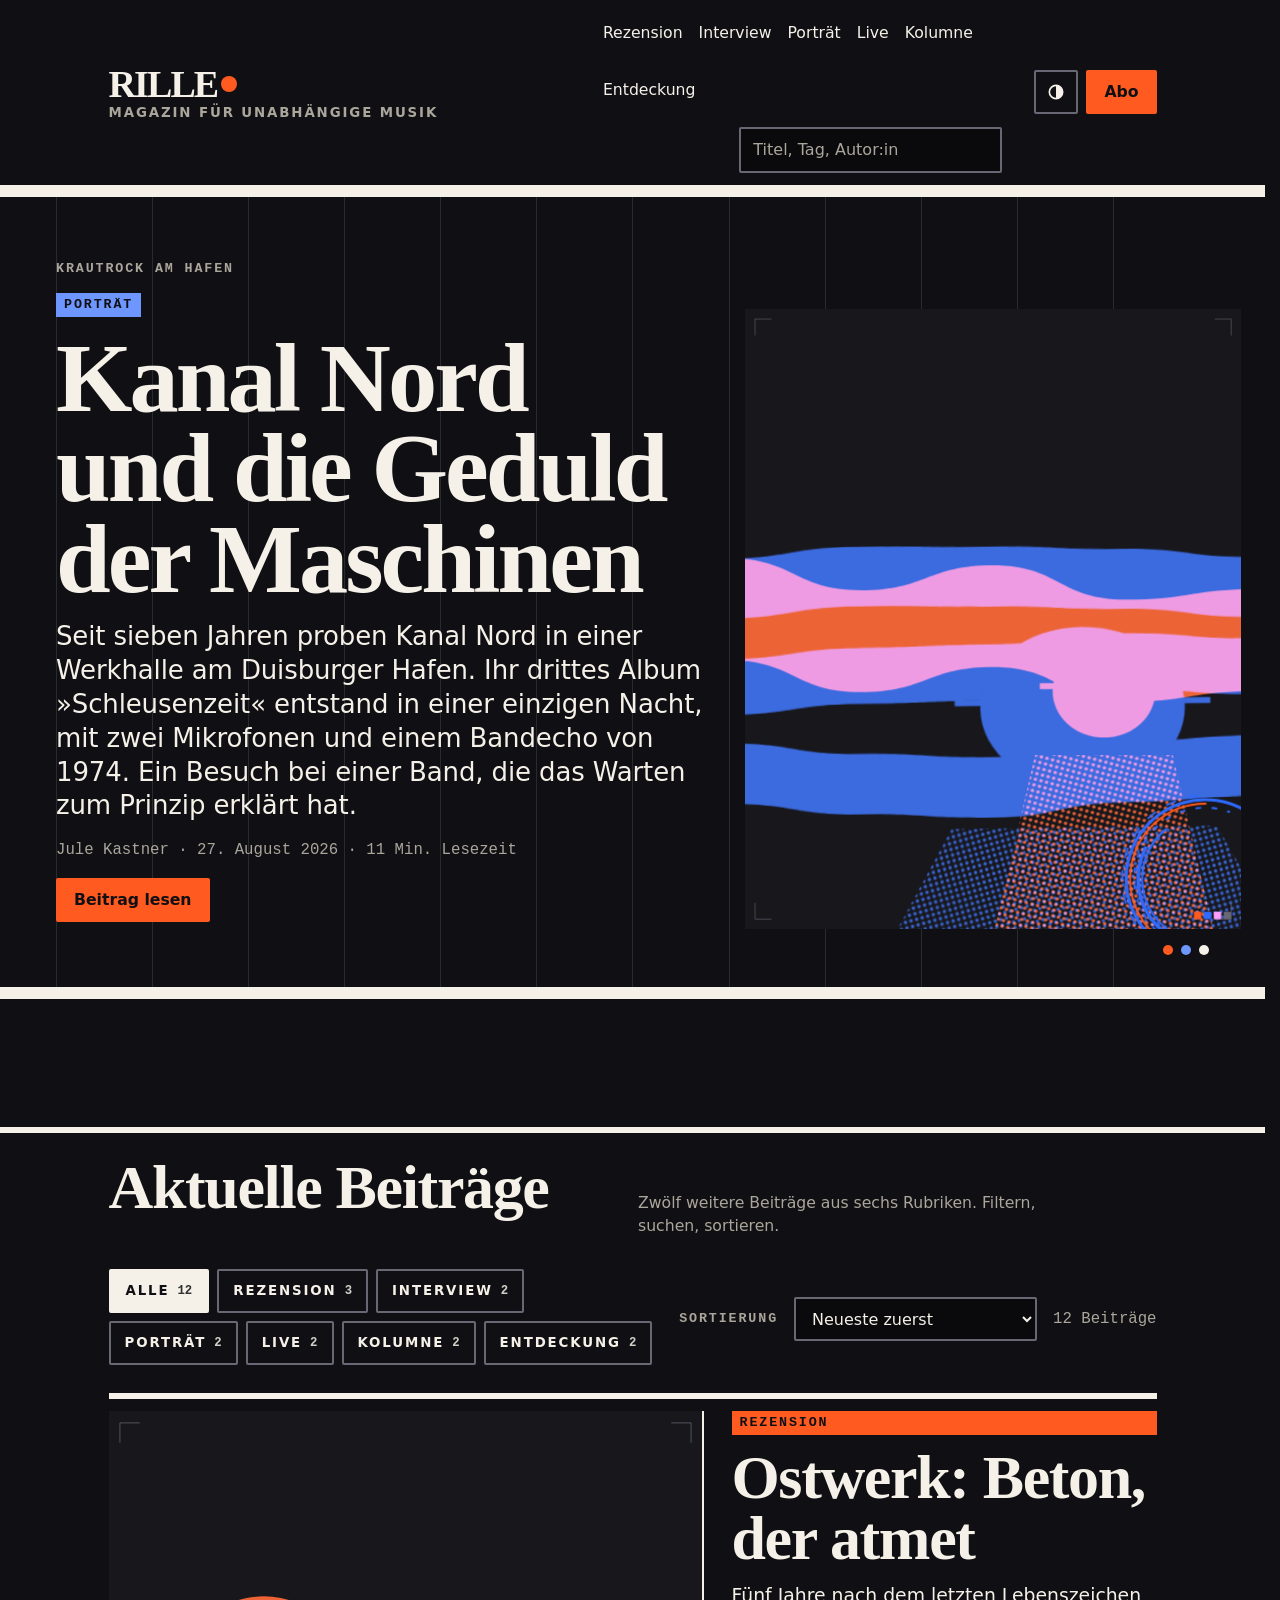
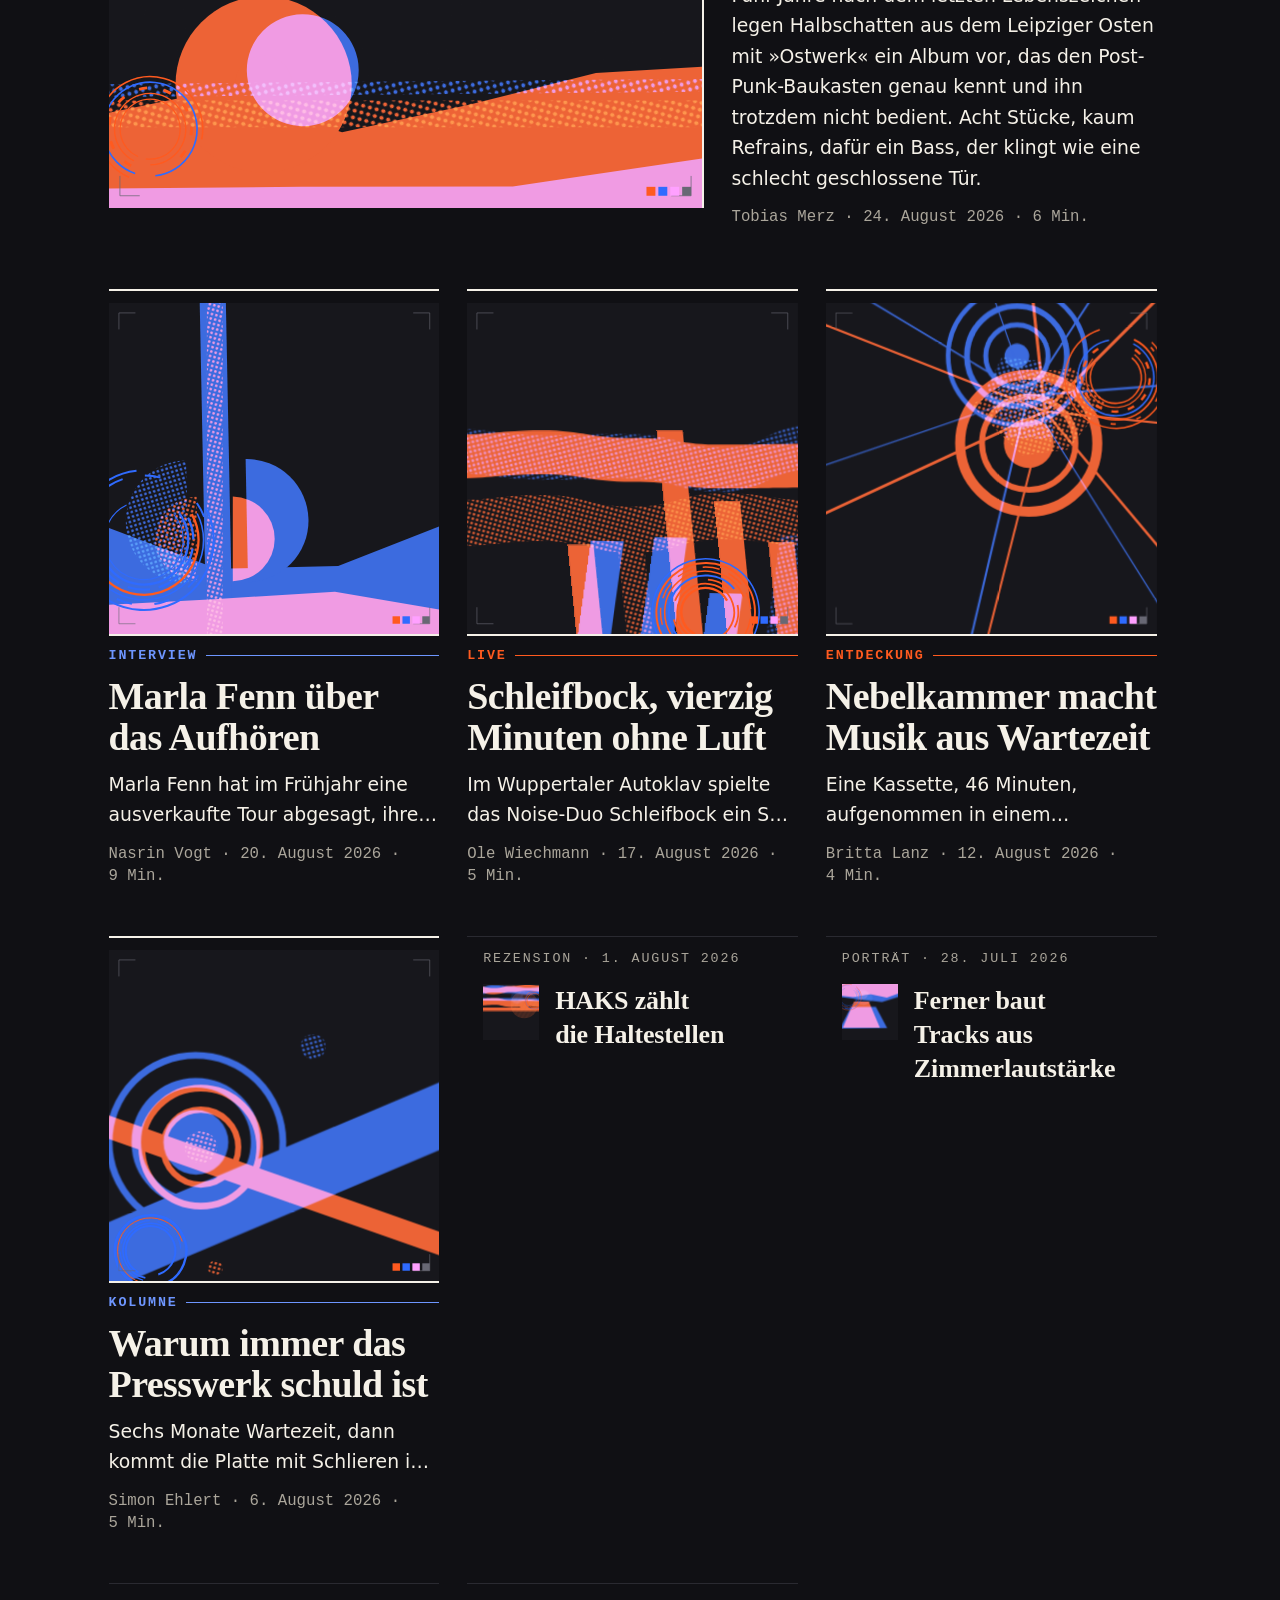
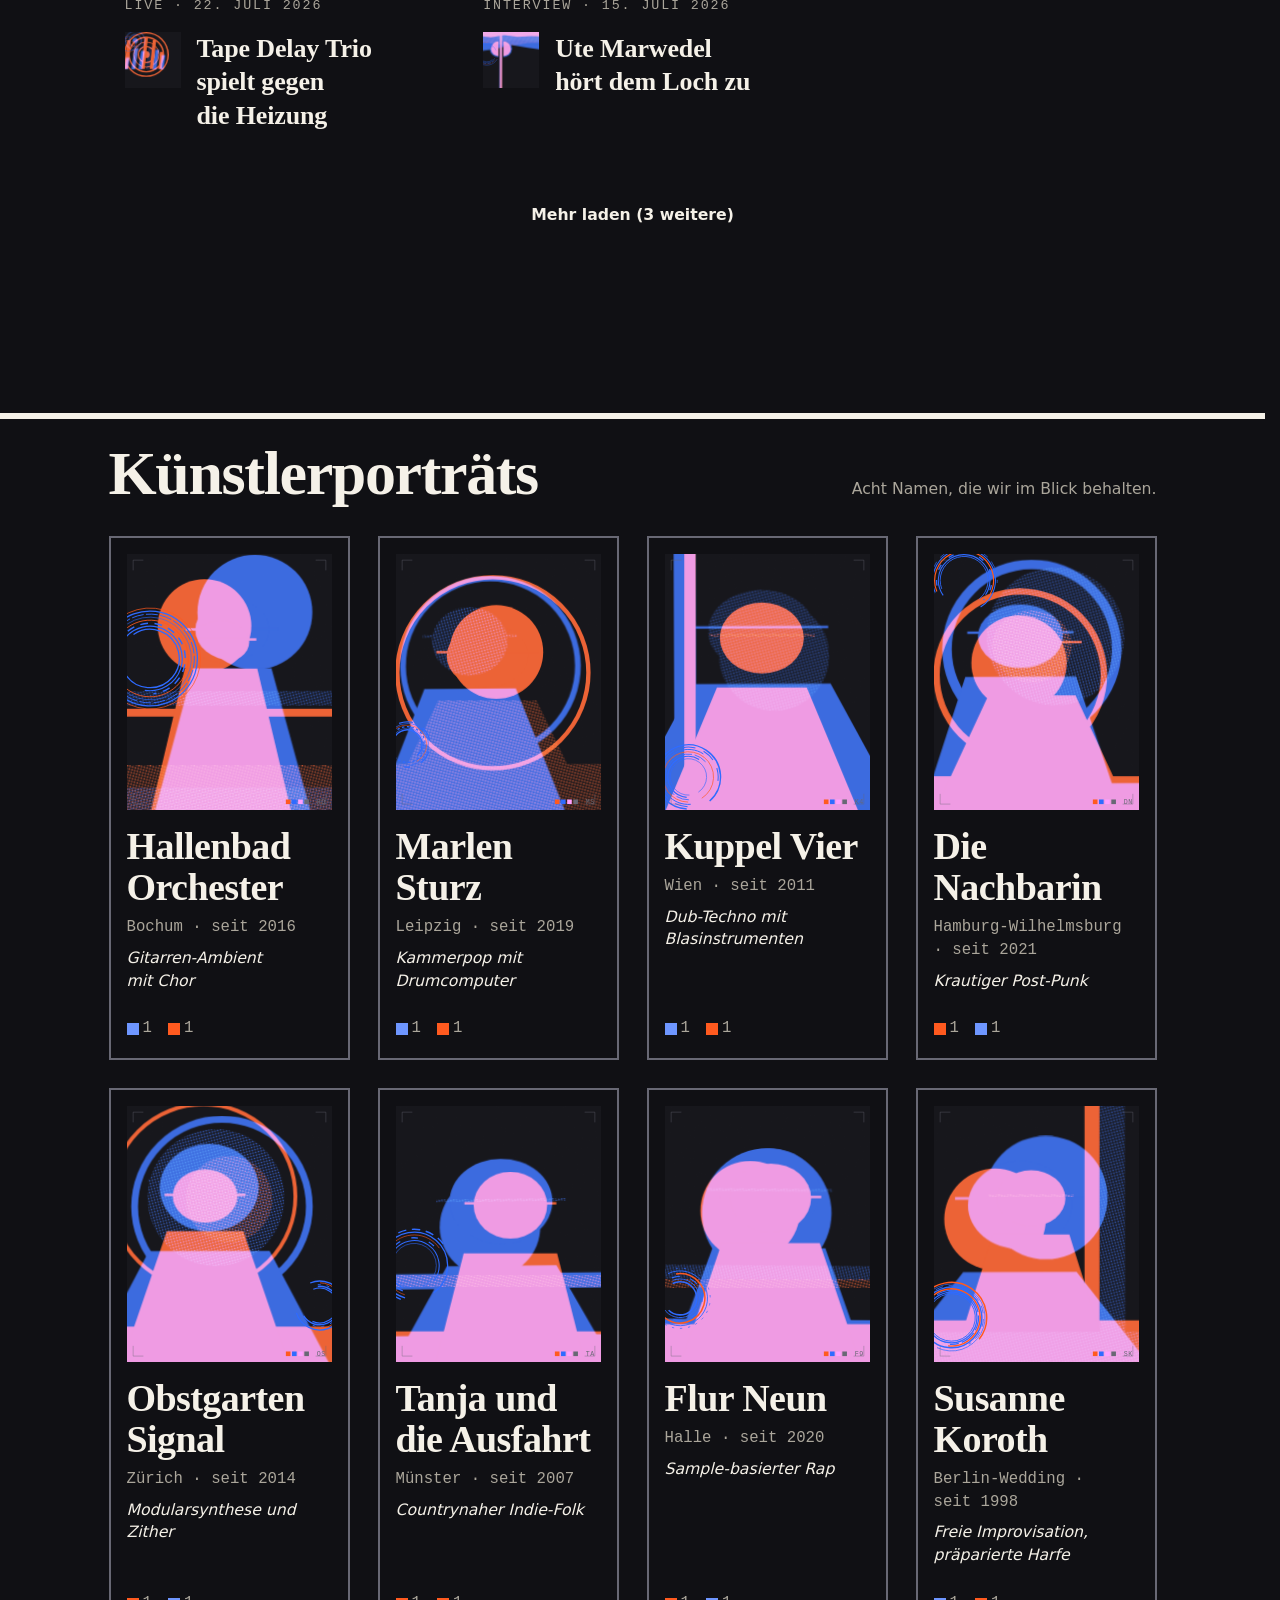
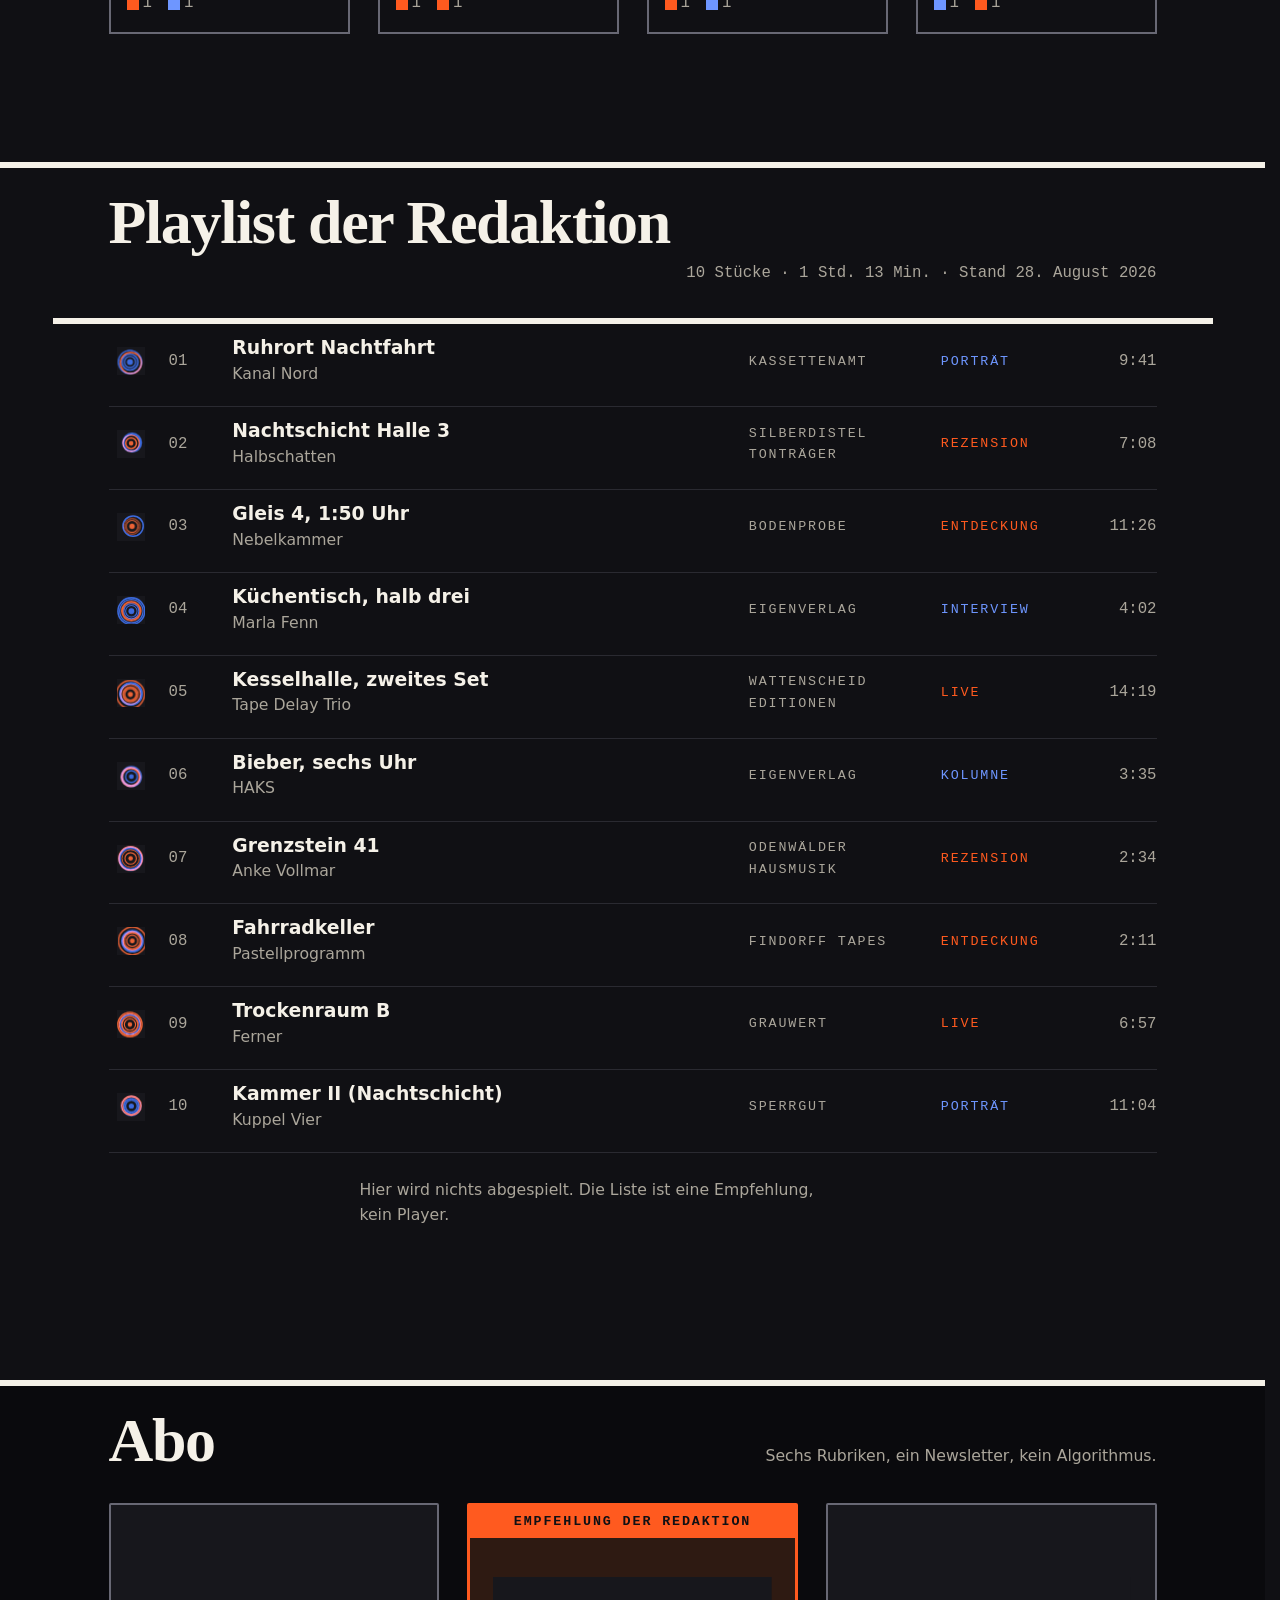
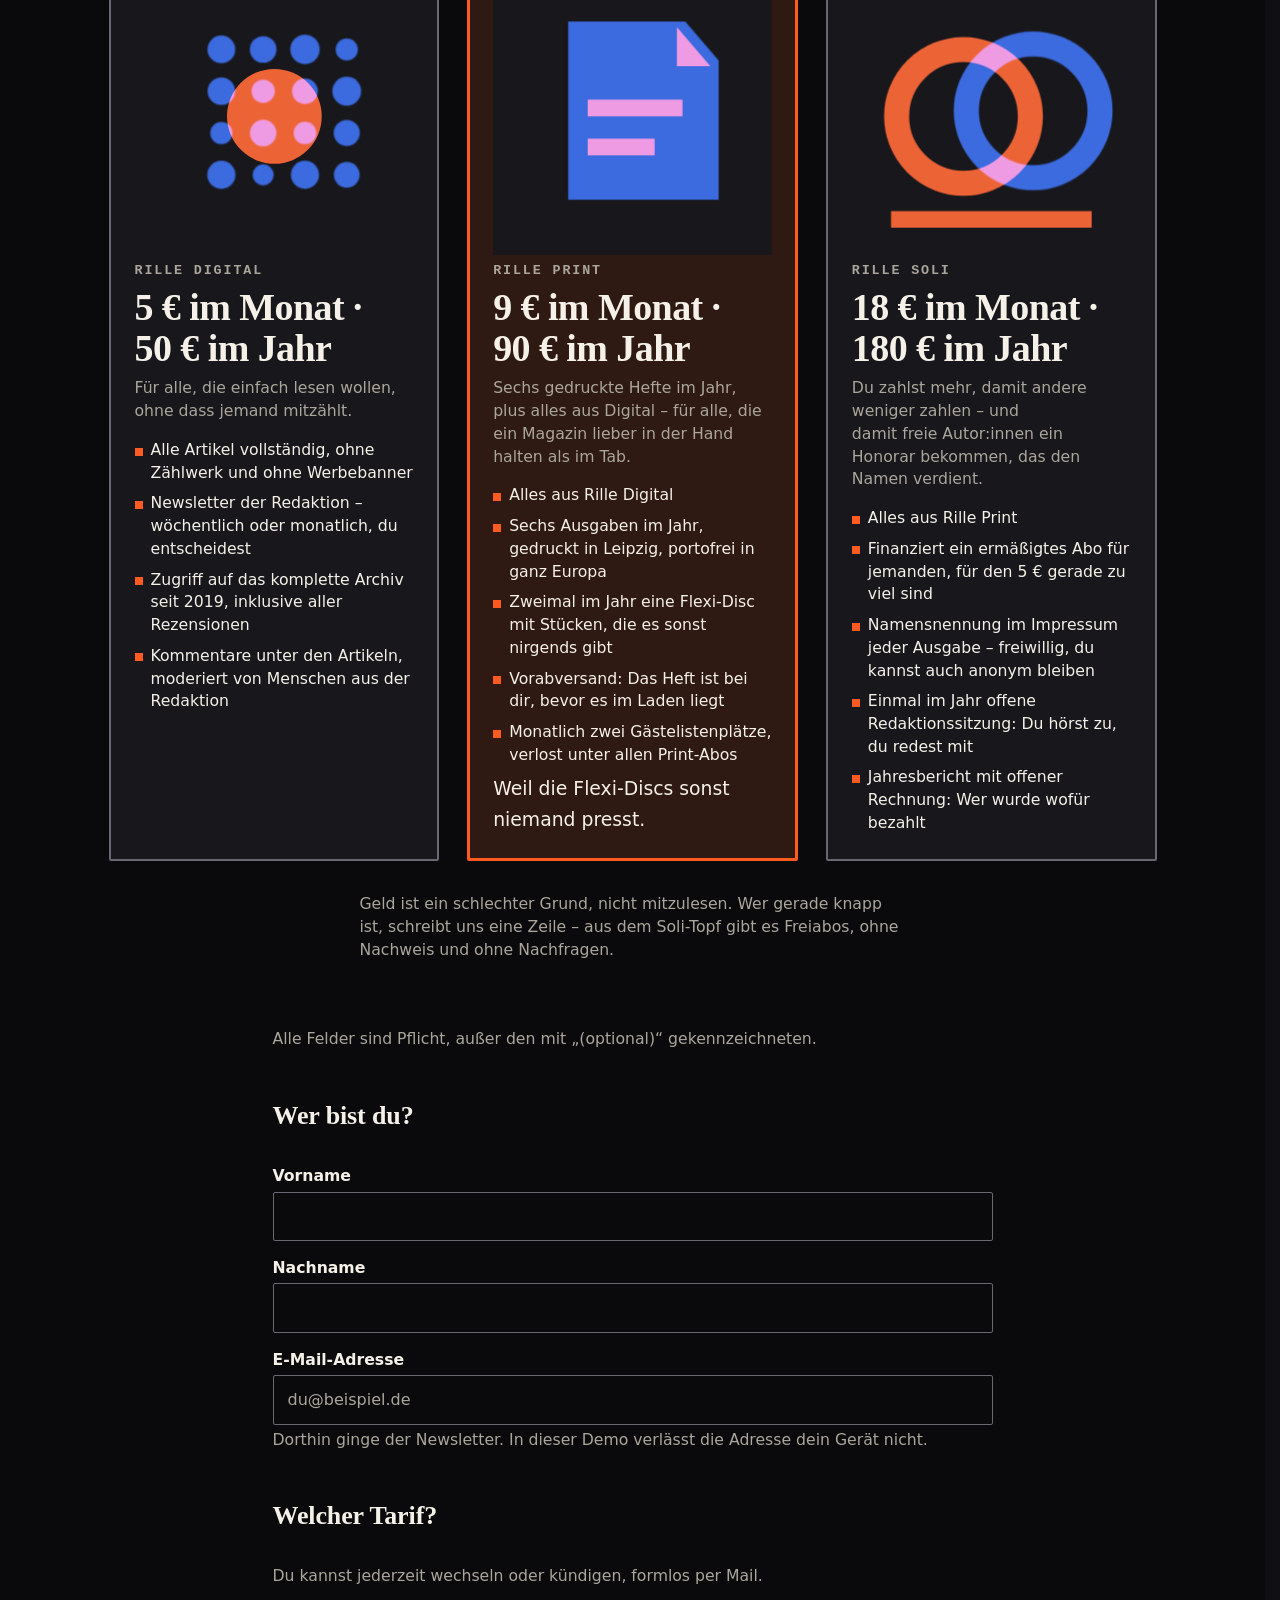
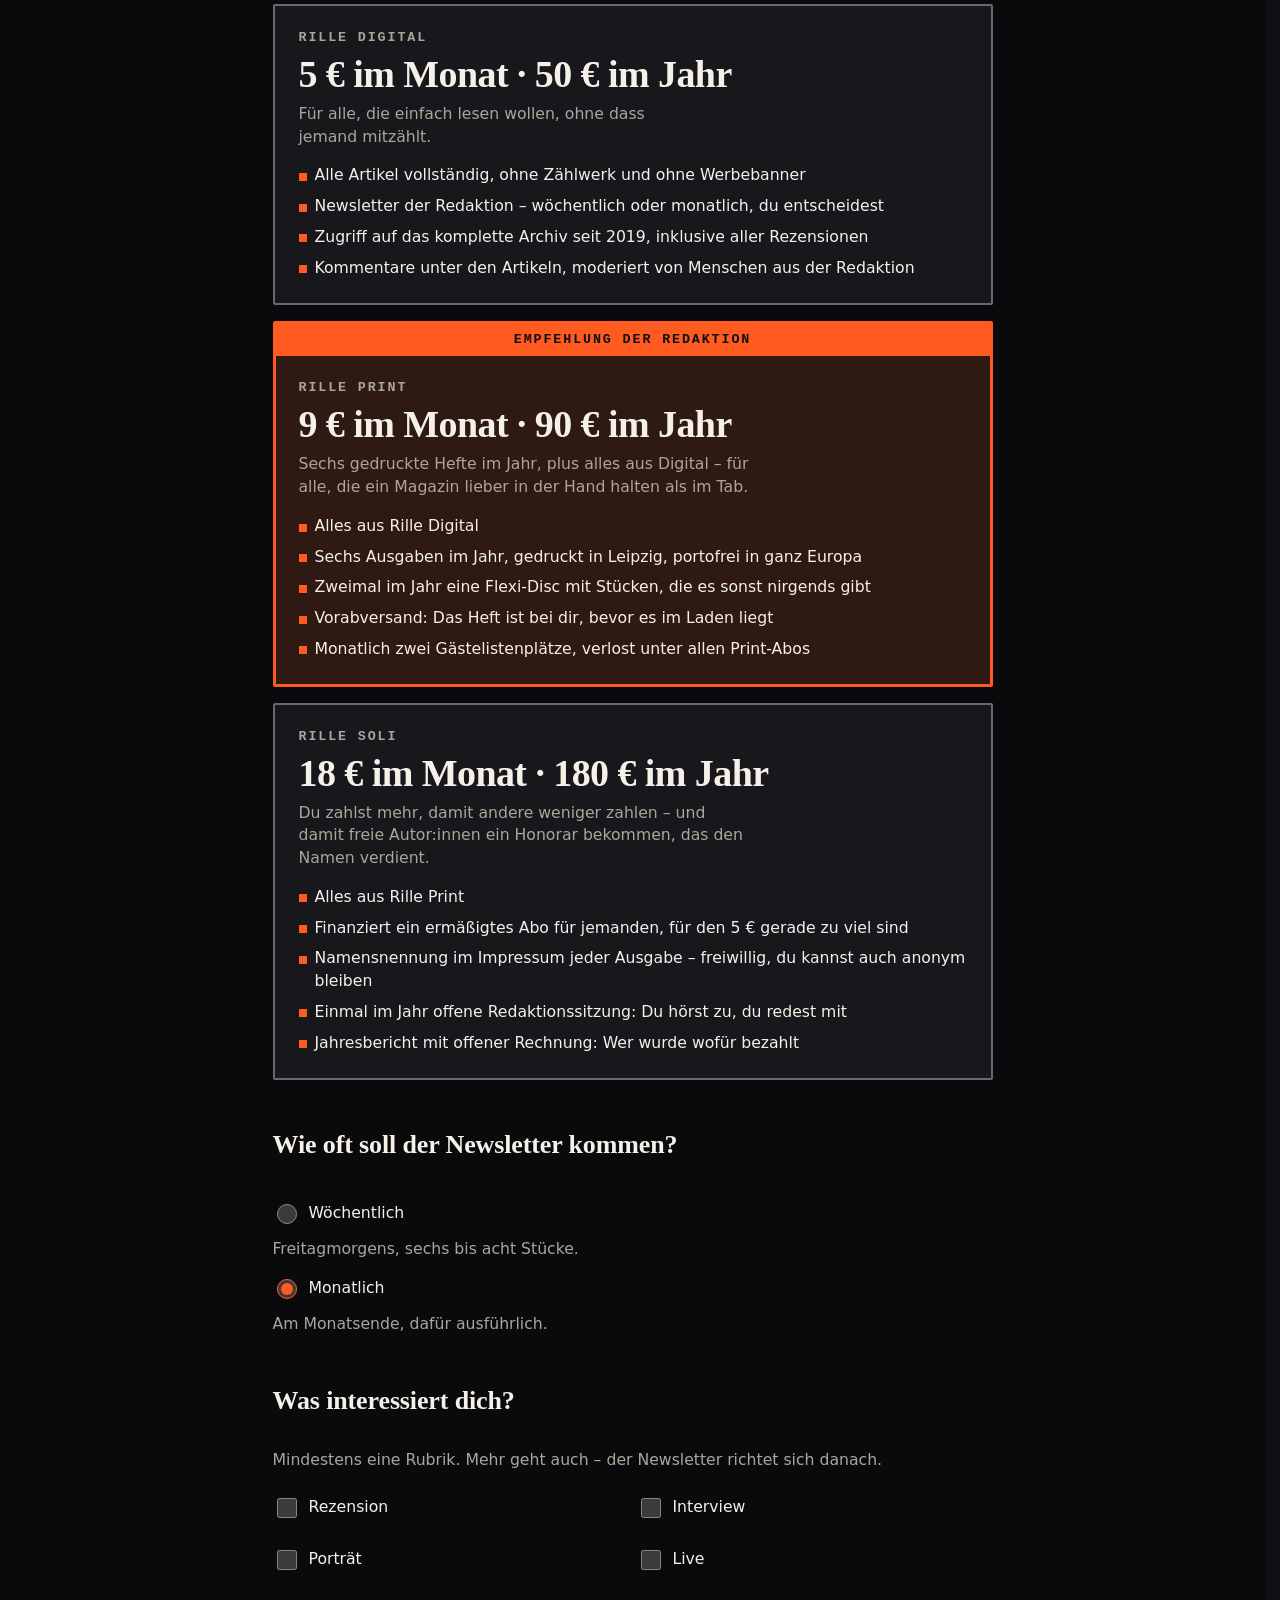
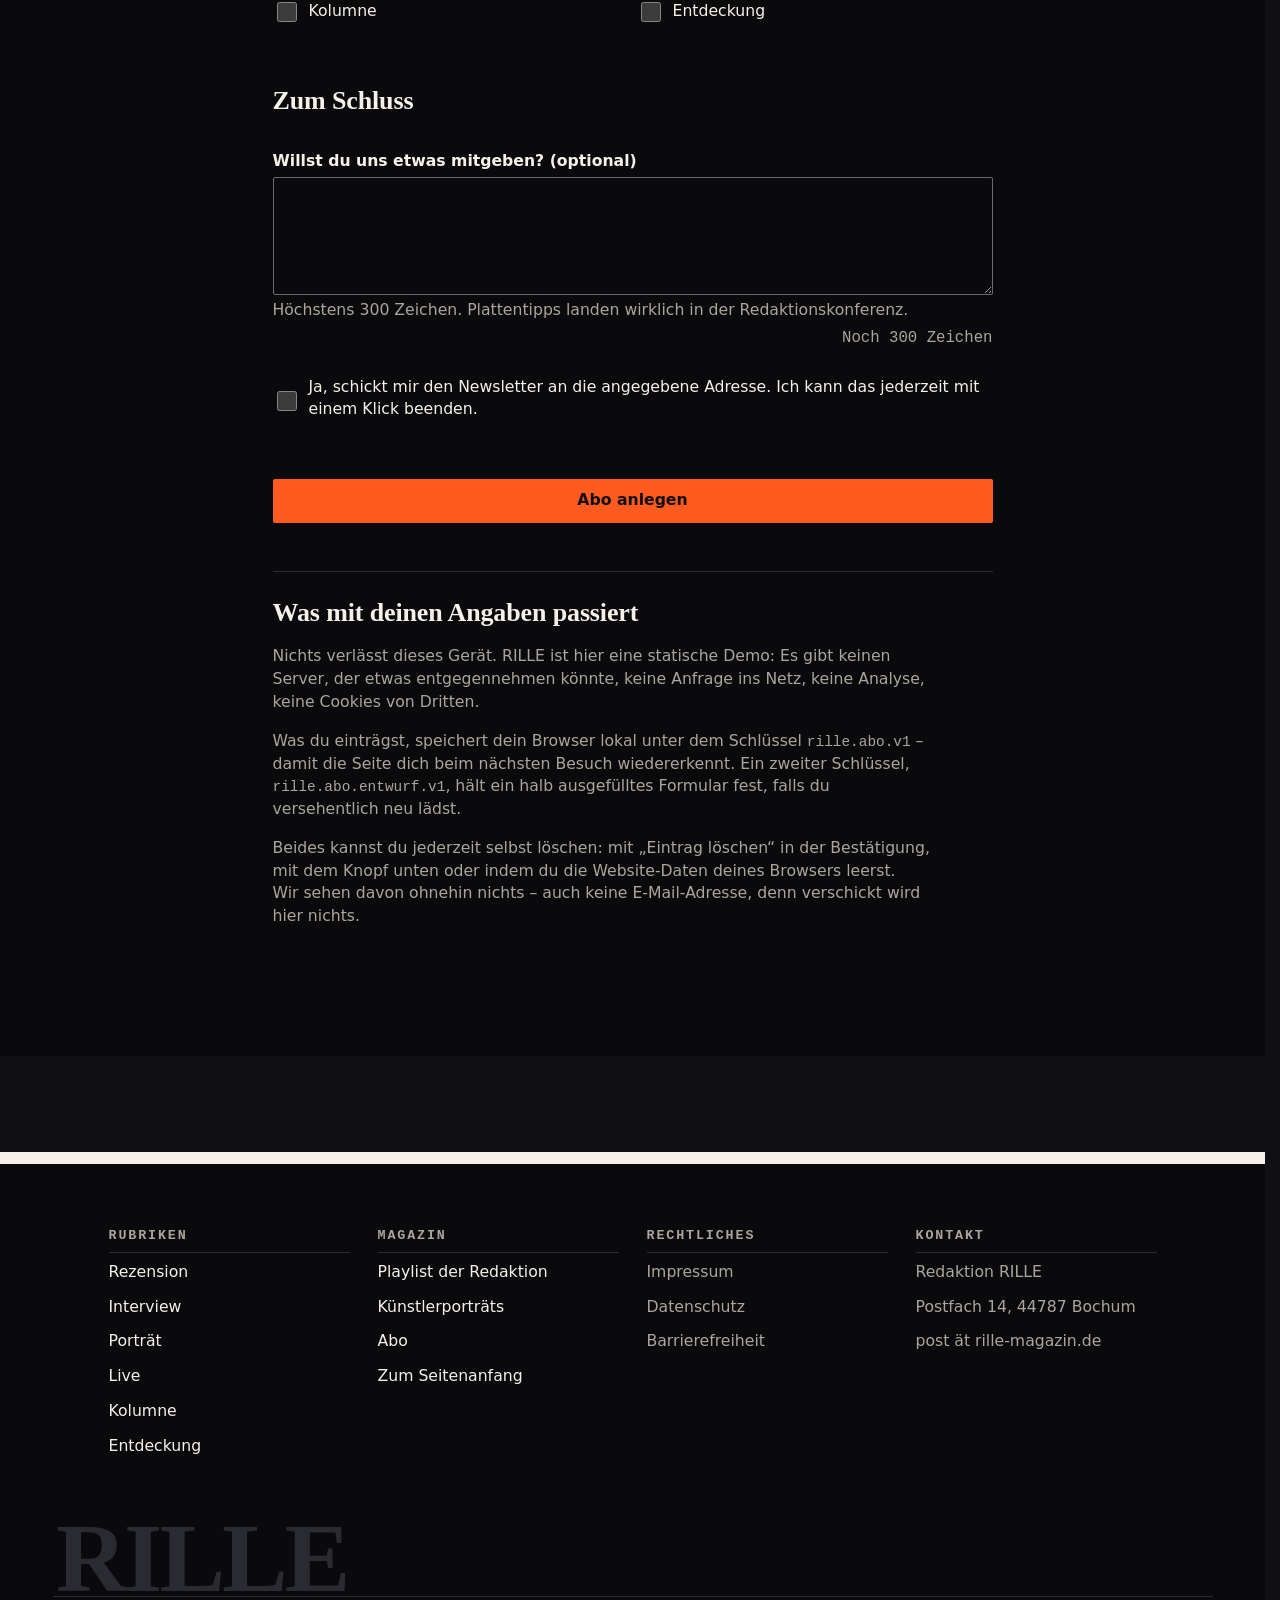
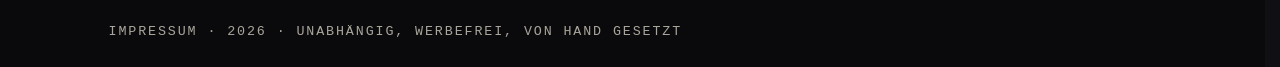
==== commit 66071545: "Fix defects found by the visual and accessibility review Two blockers:  - The "Empfehlung der Redakt" ====
--- a/index.html
+++ b/index.html
@@ -9,9 +9,8 @@
 (function () {
   try {
     var gespeichert = window.localStorage.getItem('rille.thema');
-    if (gespeichert === 'dark' || gespeichert === 'light') {
-      document.documentElement.setAttribute('data-theme', gespeichert);
-    }
+    document.documentElement.setAttribute('data-theme',
+      gespeichert === 'light' ? 'light' : 'dark');
   } catch (fehler) { /* localStorage kann unter file:// werfen – dann gilt das Systemthema. */ }
 })();
 </script>
@@ -35,7 +34,7 @@
   <div class="kopfzeile__innen inhalt">
 
     <h1 class="wortmarke">
-      RILLE<span class="wortmarke__punkt" aria-hidden="true"></span>
+      <span class="wortmarke__wort">RILLE<span class="wortmarke__punkt" aria-hidden="true"></span></span>
       <span class="wortmarke__beizeile">Magazin für unabhängige Musik</span>
     </h1>
 
@@ -108,7 +107,7 @@
   <div class="ressort__balken" aria-hidden="true"></div>
   <div class="ressort__kopf inhalt">
     <h2 class="ressort__titel" id="beitraege-titel">Aktuelle Beiträge</h2>
-    <p class="ressort__beizeile">Dreizehn Beiträge aus sechs Rubriken. Filtern, suchen, sortieren.</p>
+    <p class="ressort__beizeile">Zwölf weitere Beiträge aus sechs Rubriken. Filtern, suchen, sortieren.</p>
   </div>
 
   <div class="filterleiste inhalt" id="filter">
@@ -381,7 +380,7 @@
 <footer class="fusszeile" id="fuss" aria-labelledby="fuss-titel">
   <h2 class="sr-only" id="fuss-titel">Fußzeile</h2>
   <div class="fusszeile__innen inhalt raster">
-    <nav class="fussgruppe" aria-label="Rubriken">
+    <nav class="fussgruppe" aria-label="Rubriken in der Fußzeile">
       <h3 class="fussgruppe__kopf">Rubriken</h3>
       <ul class="fussgruppe__liste">
         <li><a class="fussgruppe__link" href="#beitraege" data-rubrik="rezension">Rezension</a></li>
--- a/assets/css/style.css
+++ b/assets/css/style.css
@@ -550,11 +550,49 @@
 
 main:focus { outline: none; }
 
-/* Sprungziele muessen unter der klebenden Kopfzeile landen. */
+/* Jedes Scrollziel muss unter der klebenden Kopfzeile landen - auch der
+   Fokus beim Tabben (WCAG 2.4.11). scroll-padding wirkt auf den ganzen
+   Bildlaufbereich, scroll-margin nur auf die genannten Elemente. */
+html {
+  scroll-padding-block-start: calc(var(--raum-3xl) + 8px);
+}
+
+@media (min-width: 900px) {
+  html { scroll-padding-block-start: calc(var(--raum-4xl) + 20px); }
+}
+
 .aufmacher,
 .ressort,
 .feld,
 .abo-gruppe { scroll-margin-block-start: var(--raum-3xl); }
+
+/* Ab 900 px traegt die Kopfzeile eine zweite Reihe und bleibt auch kompakt
+   rund 140 px hoch - mit 96 px endeten die Sprungziele unter ihrem Rand. */
+@media (min-width: 900px) {
+  .aufmacher,
+  .ressort,
+  .feld,
+  .abo-gruppe { scroll-margin-block-start: var(--raum-4xl); }
+}
+
+/* Die Chipleiste rollt unter 900 px waagerecht - der Abblendverlauf am rechten
+   Rand zeigt, dass dahinter noch Rubriken stehen. */
+@media (max-width: 899px) {
+  #filterliste[data-rollbar="rechts"] {
+    mask-image: linear-gradient(to right, #000 86%, transparent 100%);
+    -webkit-mask-image: linear-gradient(to right, #000 86%, transparent 100%);
+  }
+
+  #filterliste[data-rollbar="links"] {
+    mask-image: linear-gradient(to left, #000 86%, transparent 100%);
+    -webkit-mask-image: linear-gradient(to left, #000 86%, transparent 100%);
+  }
+
+  #filterliste[data-rollbar="beide"] {
+    mask-image: linear-gradient(to right, transparent 0, #000 14%, #000 86%, transparent 100%);
+    -webkit-mask-image: linear-gradient(to right, transparent 0, #000 14%, #000 86%, transparent 100%);
+  }
+}
 
 /* Abstand zwischen den Ressorts (AD 4.4). */
 .ressort { margin-block-start: var(--raum-3xl); }
@@ -636,6 +674,13 @@
   font-weight: 700;
   line-height: 1.08;
   letter-spacing: -0.05em;
+}
+
+.wortmarke__wort {
+  display: inline-flex;
+  align-items: baseline;
+  gap: var(--raum-3xs);
+  white-space: nowrap;
 }
 
 .wortmarke__punkt {
@@ -1280,7 +1325,7 @@
   gap: var(--raum-s);
   inline-size: 100%;
   max-inline-size: var(--breite-schmal);
-  margin-inline: auto;
+  margin-inline: 0 auto;
   margin-block: var(--raum-l);
   padding: var(--raum-m);
   border: var(--linie-fein) solid var(--linie-ui);
@@ -1654,6 +1699,7 @@
   font-size: var(--schrift-s);
   color: var(--farbe-text-leise);
   max-inline-size: 66ch;
+  margin-inline-end: auto;
 }
 
 .playlistzeile {
@@ -1913,6 +1959,28 @@
   margin: -23px -23px var(--raum-s);
 }
 
+/* In der Anzeige stehen die drei Karten nebeneinander: nur eine traegt ein
+   Band, das die uebrigen um seine Hoehe versetzt haette. Deshalb liegt das
+   Band dort ausserhalb des Flusses und alle drei reservieren denselben Kopf -
+   so stehen Name und Preis auf einer Grundlinie. Im Formular stehen die
+   Karten untereinander, dort bleibt das Band im Fluss. */
+.tarife .tarif-karte {
+  --band-hoehe: calc(1.2 * var(--schrift-xs) + 2 * var(--raum-2xs));
+  position: relative;
+  padding-block-start: calc(var(--raum-m) + var(--band-hoehe) + var(--raum-s));
+}
+
+.tarife .tarif-karte--empfehlung {
+  padding-block-start: calc(23px + var(--band-hoehe) + var(--raum-s));
+}
+
+.tarife .tarif-karte__badge {
+  position: absolute;
+  inset-block-start: 0;
+  inset-inline: 0;
+  margin: 0;
+}
+
 /* Gewaehlt: Farbe, Rahmenstaerke und Haken - nie nur Farbe (AF 5.4). */
 .tarif-karte--gewaehlt {
   border-width: var(--linie-mittel);
@@ -1924,10 +1992,25 @@
   color: var(--akzent-a);
 }
 
-/* Die ganze Karte ist Klickflaeche; das Radio steckt geclippt darin. */
+/* Die ganze Karte ist Klickflaeche; das Radio steckt geclippt darin.
+   Flex-Spalte, damit das Empfehlungsband per order:-1 an den oberen
+   Kartenrand rueckt statt ueber der Preiszeile zu liegen. */
 .tarif-karte label {
-  display: block;
+  display: flex;
+  flex-direction: column;
+  gap: var(--raum-2xs);
   cursor: pointer;
+}
+
+/* Das Label deckt die komplette Karte ab (AF 5.4: Trefferflaeche >> 44x44 px).
+   Ohne diese Flaeche endet ein Klick, der neben dem Beschriftungstext beginnt
+   oder waehrend einer Blur-Pruefung um eine Zeile verrutscht, auf .tarif-karte
+   statt auf dem Label - und das Radio bleibt ungewaehlt. */
+.tarif-karte label::after {
+  content: "";
+  position: absolute;
+  inset: 0;
+  border-radius: var(--radius);
 }
 
 .tarif-karte input:checked + label .tarif-karte__name::before {
@@ -1960,6 +2043,7 @@
   line-height: 1.45;
   color: var(--farbe-text-leise);
   max-inline-size: 66ch;
+  margin-inline-end: auto;
 }
 
 .abo-block {
@@ -2224,6 +2308,25 @@
 
 .abo-quittung-ziel button { margin-block-start: var(--raum-s); }
 
+/* app.js legt die Knoepfe in .abo-karte__knoepfe ab; ohne eigene Regel liefen
+   sie als Inline-Boxen mit Einzelabstand ungleichmaessig um. */
+.abo-karte__knoepfe {
+  display: flex;
+  flex-wrap: wrap;
+  align-items: center;
+  gap: var(--raum-xs);
+  margin-block-start: var(--raum-s);
+}
+
+.abo-karte__knoepfe button { margin-block-start: 0; }
+
+/* „Bereits angemeldet“ ist kein Erfolg, sondern ein Hinweis (AF 4.6):
+   erhobene Flaeche mit UI-Linie statt der gruenen Erfolgsflaeche. */
+.abo-quittung-ziel:has(.abo-karte--bekannt) {
+  background: var(--flaeche-erhoben);
+  border-color: var(--linie-ui);
+}
+
 .abo-quittung {
   display: grid;
   grid-template-columns: minmax(0, 1fr);
@@ -2336,6 +2439,14 @@
   transition: color var(--dauer-mikro) var(--kurve-standard);
 }
 
+.fussgruppe__link,
+.kuenstlerkarte__knopf,
+.artikelkarte__link {
+  display: inline-block;
+  padding-block: 11px;
+  margin-block: -11px;
+}
+
 .fussgruppe__link:hover {
   color: var(--akzent-a);
   text-decoration: underline;
@@ -2347,7 +2458,7 @@
    Wortmarke am unteren Rand. */
 .fusszeile__marke {
   margin-block-start: var(--raum-l);
-  margin-block-end: -0.28em;
+  margin-block-end: -0.08em;
   padding-inline: var(--rand);
   max-inline-size: var(--breite-rand);
   margin-inline: auto;
@@ -2445,7 +2556,7 @@
 @media (min-width: 900px) {
   .overlay__panel {
     inset: var(--raum-l);
-    inset-inline: auto;
+    inset-inline: 0;
     margin-inline: auto;
     inline-size: min(100% - 2 * var(--raum-l), var(--breite-weit));
     border: var(--linie-fein) solid var(--linie-stark);
@@ -2924,8 +3035,16 @@
    Groesse und Linien, nicht ueber Farbe (AD 8.7).
    ============================================================ */
 
+@page {
+  margin: 16mm 14mm;
+}
+
 @media print {
-  :root {
+  /* Die Themenselektoren :root[data-theme=...] schlagen ein blankes :root -
+     ohne diese Liste druckt das dunkle Theme schwarz auf schwarz. */
+  :root,
+  :root[data-theme="dark"],
+  :root[data-theme="light"] {
     color-scheme: light !important;
 
     --flaeche-basis:          #FFFFFF;
@@ -2980,6 +3099,8 @@
   .abo-formular,
   .abo-entwurf,
   .noscript-hinweis,
+  .knopf,
+  .tarif-karte__marke,
   .fusszeile__marke { display: none !important; }
 
   .kopfzeile {
@@ -2987,6 +3108,7 @@
     border-block-end-width: 3px;
   }
 
+  .aufmacher__marken,
   .aufmacher__artwork,
   .artikelkarte__artwork,
   .artikelkarte__marke,
@@ -2996,6 +3118,13 @@
   .aufmacher,
   .ressort,
   .fusszeile { margin-block-start: 12pt; }
+
+  /* Der Aufmacher traegt am Bildschirm Rasterlinien und einen eigenen
+     Innenrand - im Druck begann sein Satz dadurch am Blattrand. */
+  .aufmacher {
+    background-image: none !important;
+    padding-inline: 0;
+  }
 
   .artikelkarte,
   .kuenstlerkarte,
